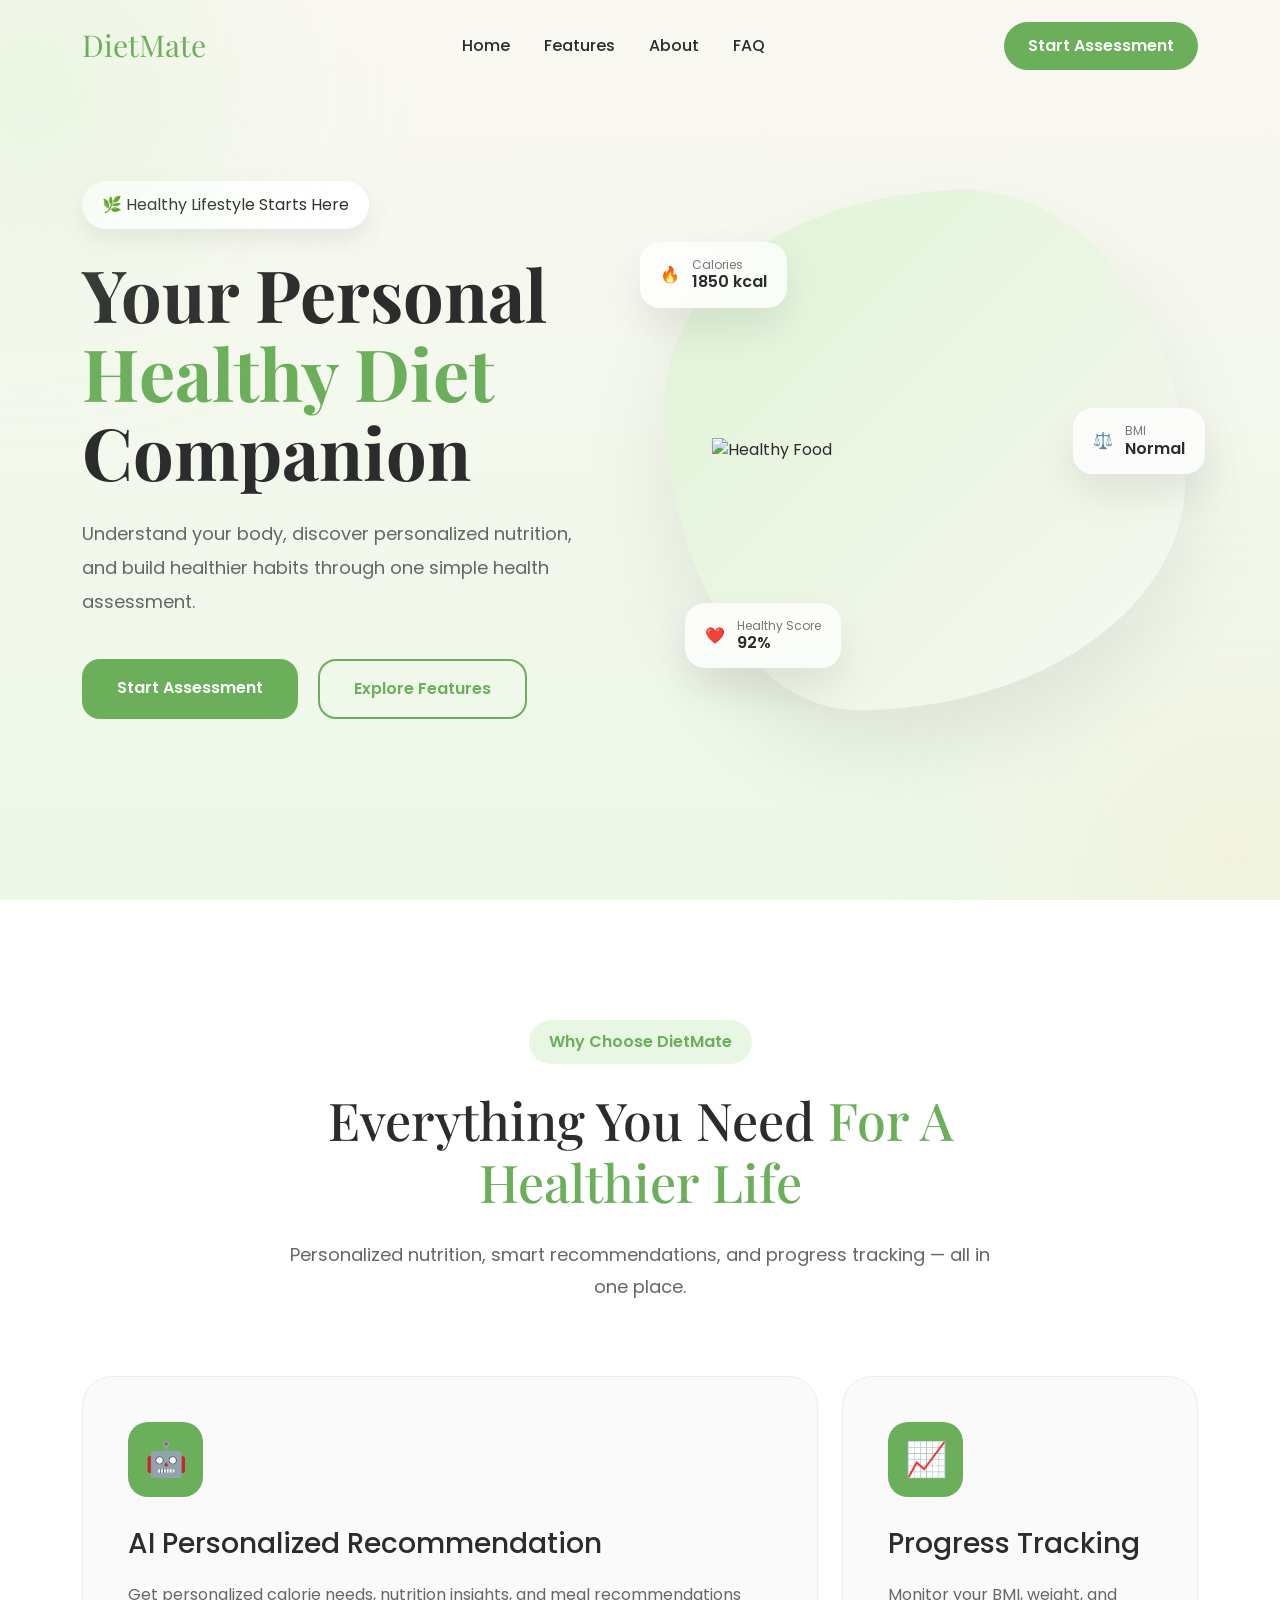
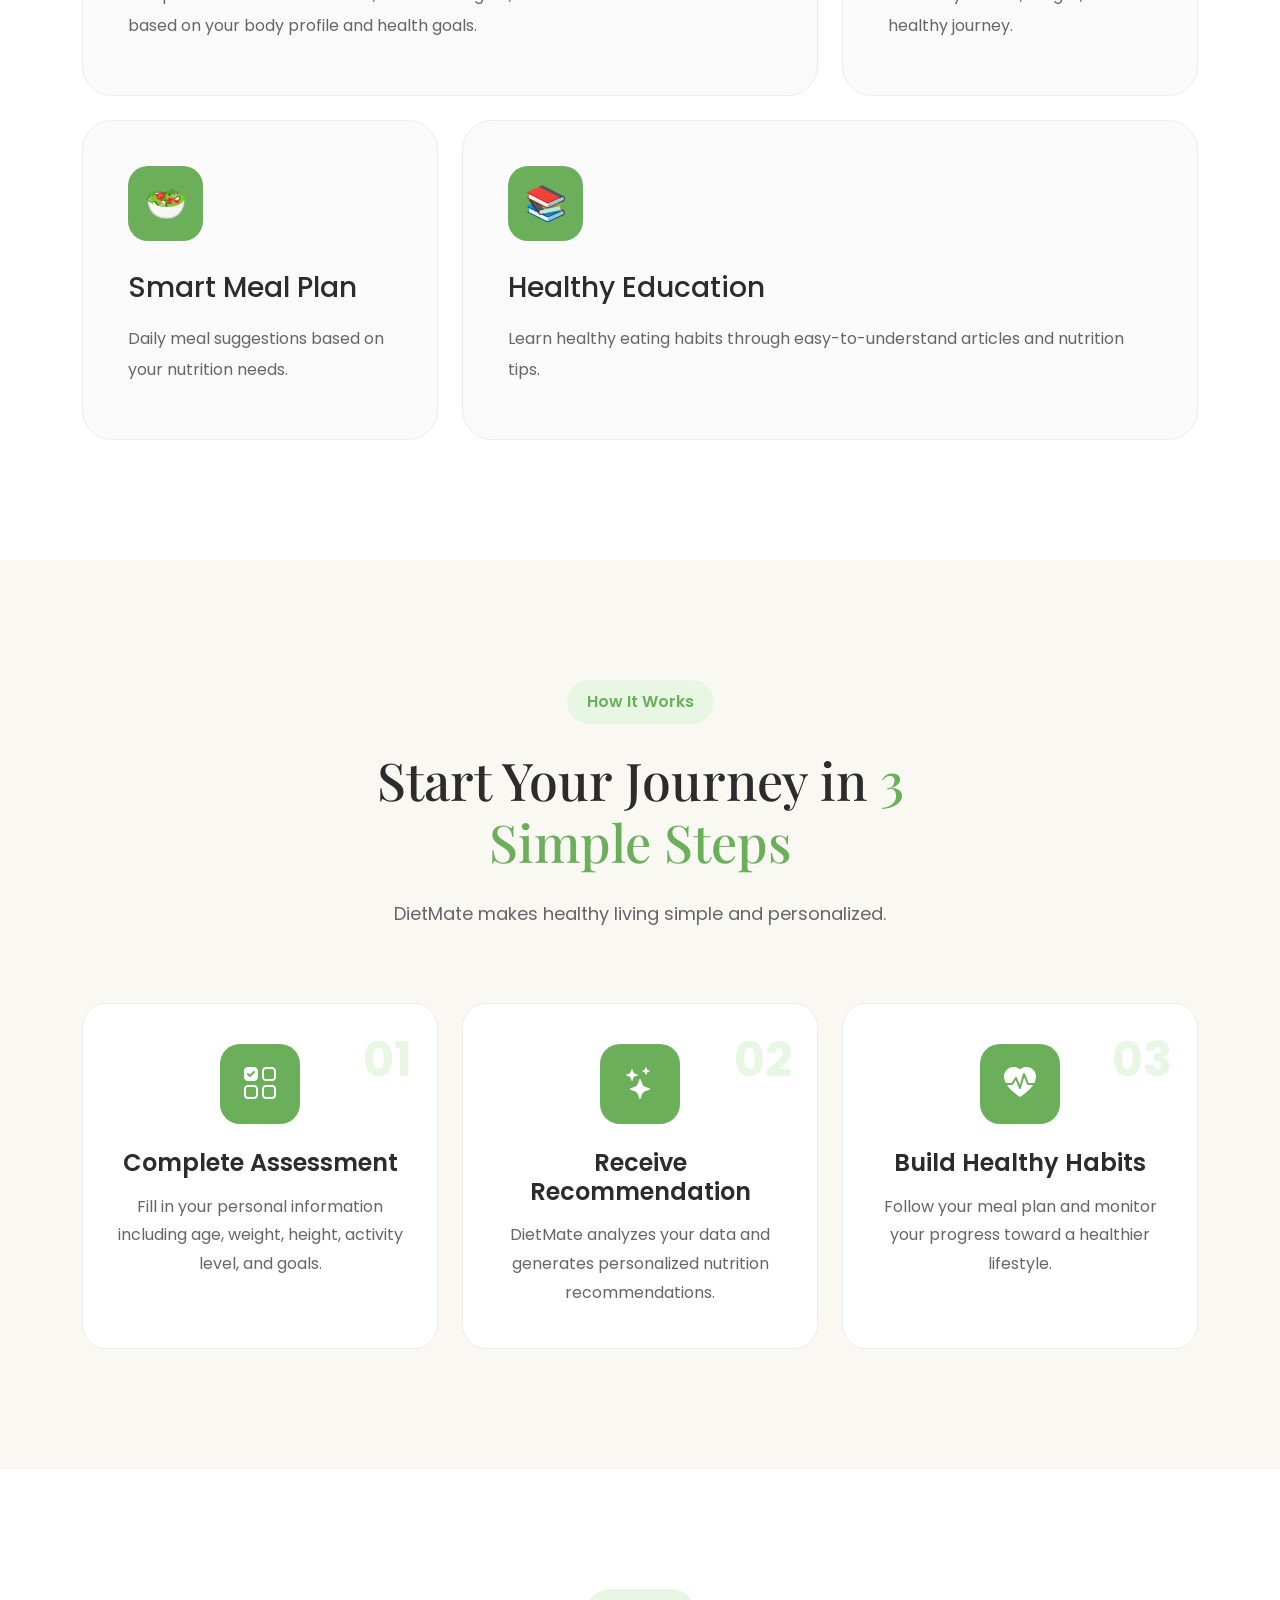
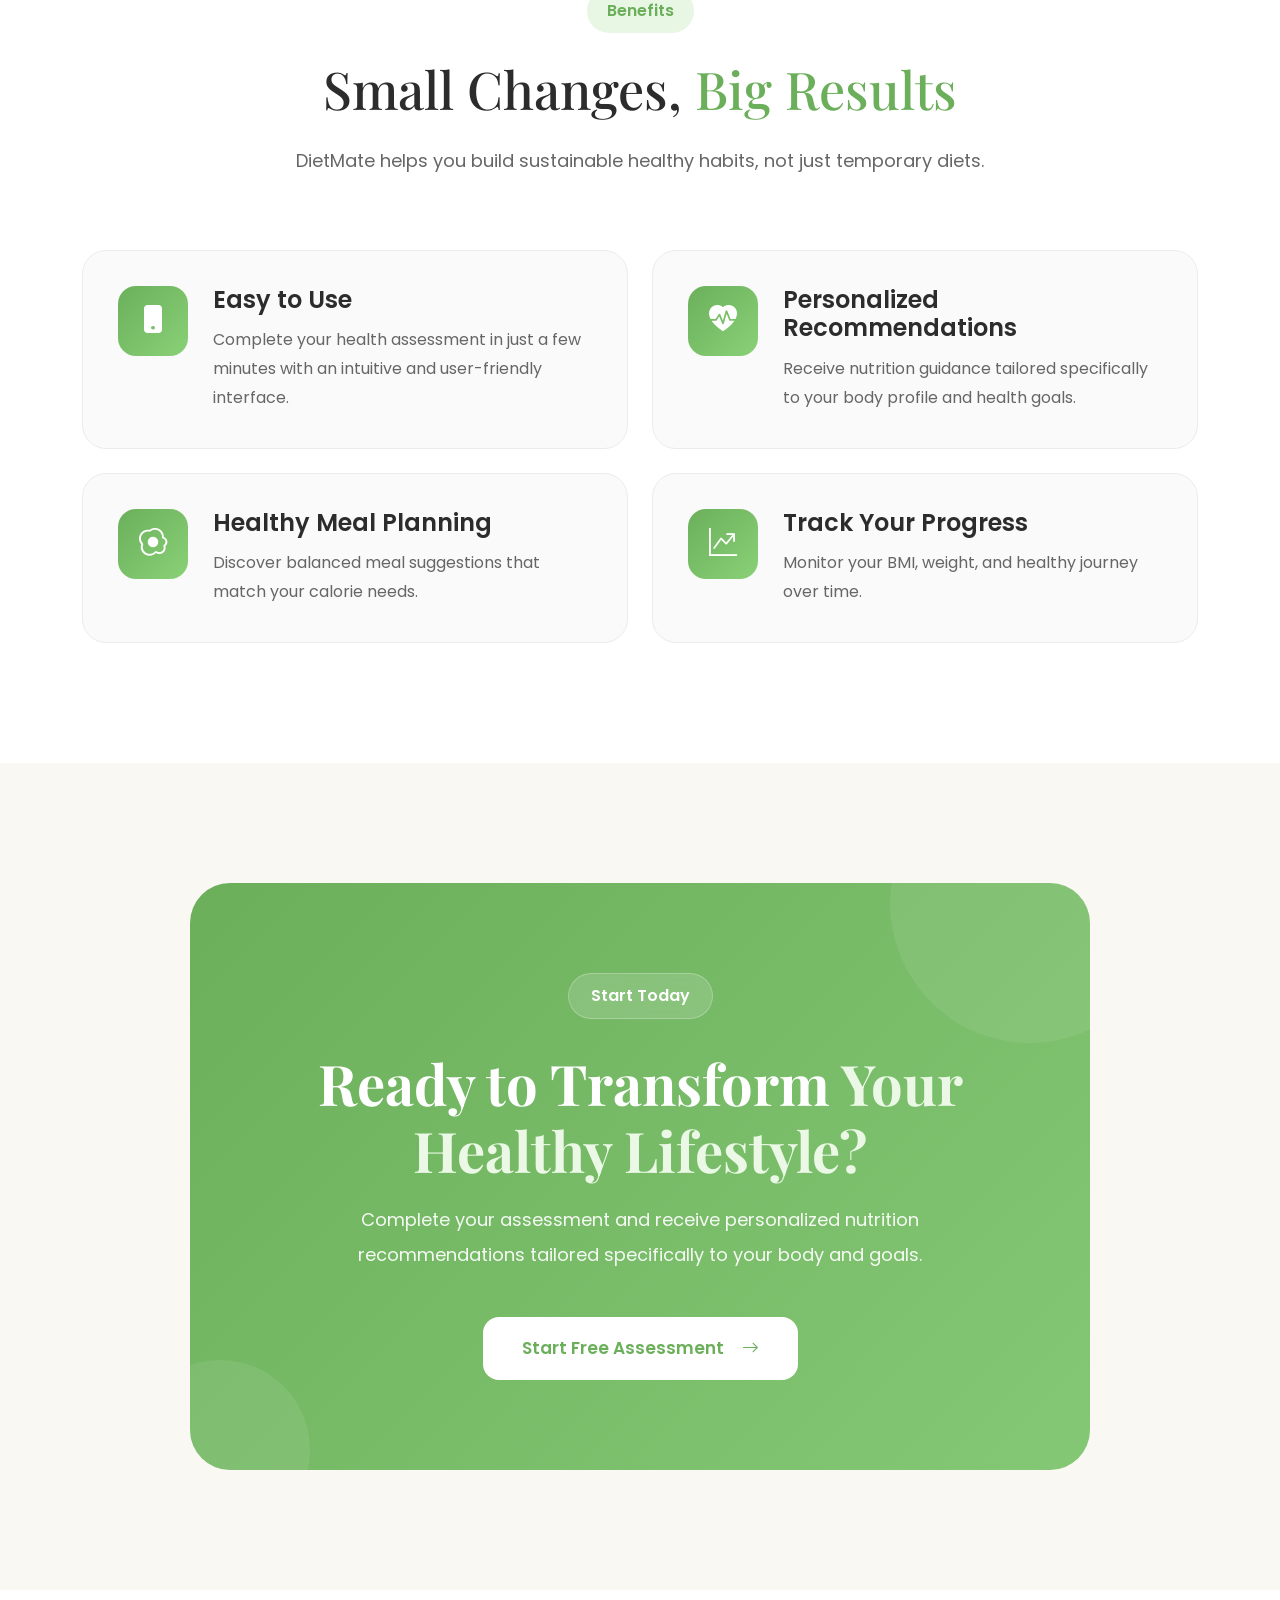
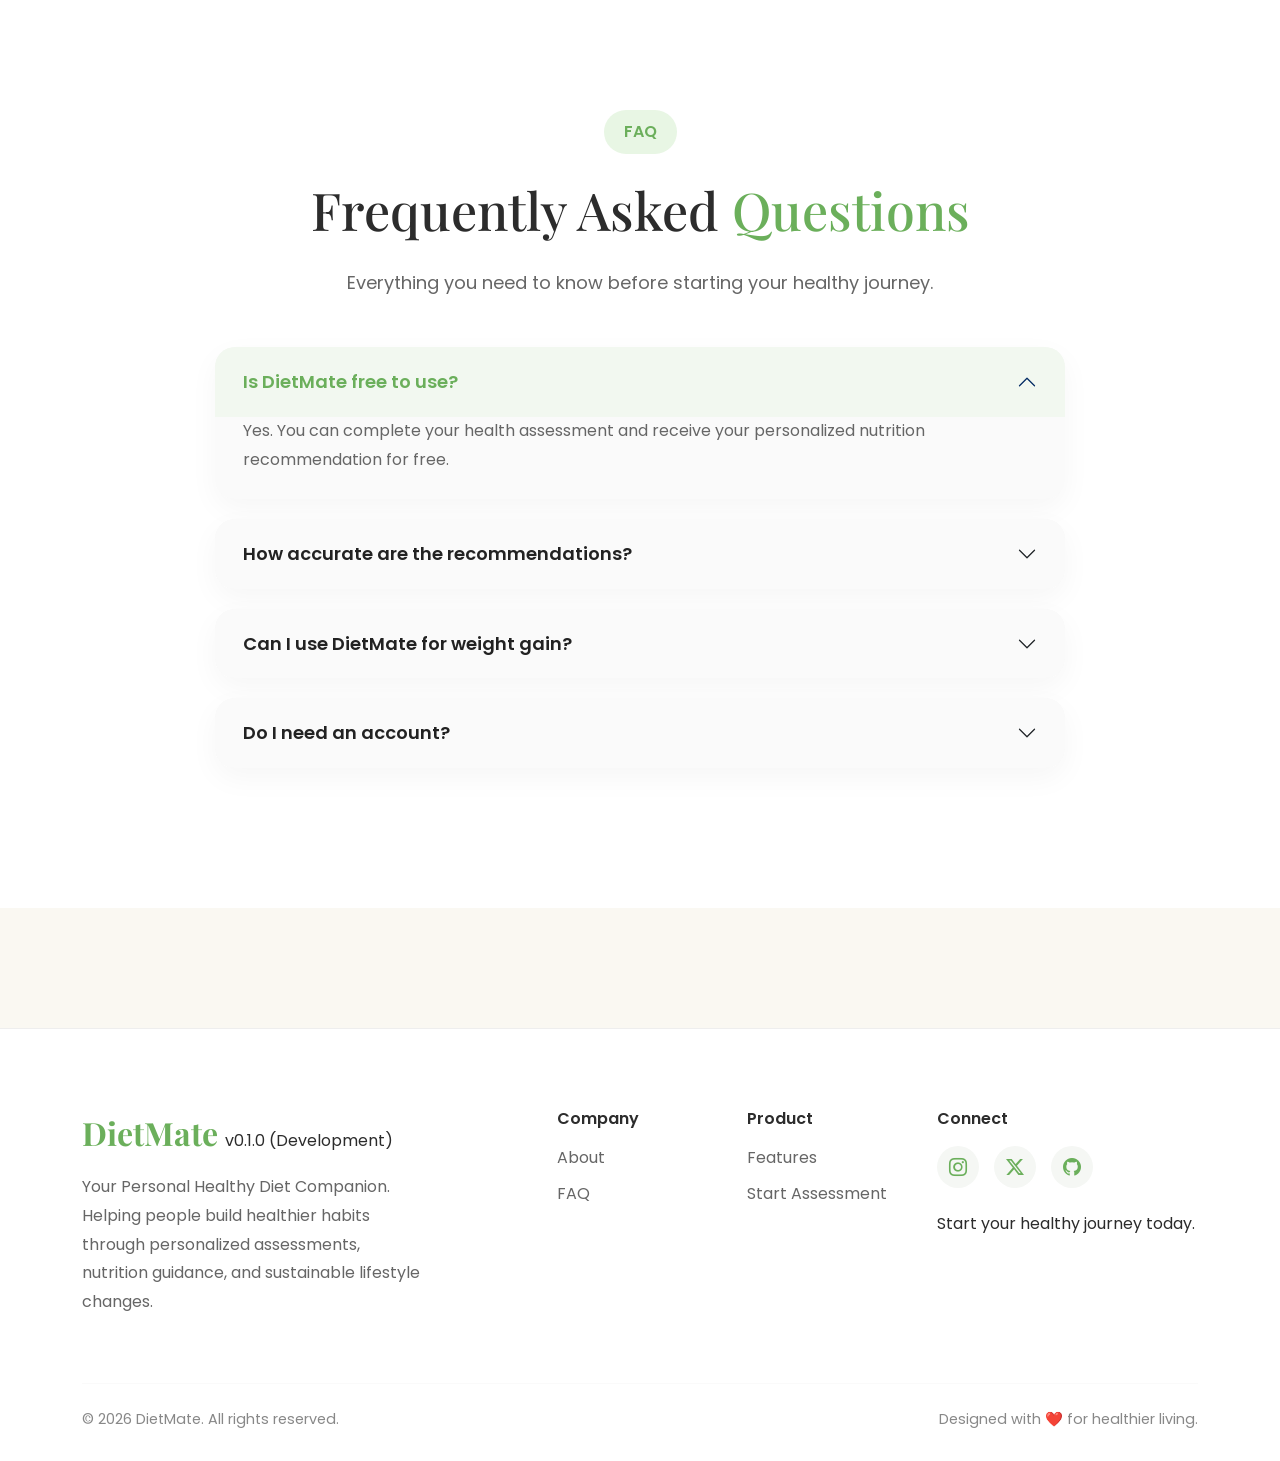
==== index.html @ 224cbbab "feat: complete public pages" ====
<!doctype html>
<html lang="en">
  <head>
    <meta charset="UTF-8" />
    <meta name="viewport" content="width=device-width, initial-scale=1.0" />

    <title>DietMate | Your Personal Healthy Diet Companion</title>

    <link
      href="https://cdn.jsdelivr.net/npm/bootstrap@5.3.7/dist/css/bootstrap.min.css"
      rel="stylesheet"
    />

    <link
      rel="stylesheet"
      href="https://cdn.jsdelivr.net/npm/bootstrap-icons@1.13.1/font/bootstrap-icons.min.css"
    />

    <link rel="preconnect" href="https://fonts.googleapis.com" />

    <link rel="preconnect" href="https://fonts.gstatic.com" crossorigin />

    <link
      href="https://fonts.googleapis.com/css2?family=Playfair+Display:wght@600;700&family=Poppins:wght@300;400;500;600;700&display=swap"
      rel="stylesheet"
    />

    <link href="https://unpkg.com/aos@2.3.4/dist/aos.css" rel="stylesheet" />

    <link rel="stylesheet" href="css/style.css" />

    <link rel="stylesheet" href="css/navbar.css" />

    <link rel="stylesheet" href="css/footer.css" />

    <link rel="stylesheet" href="css/responsive.css" />
  </head>

  <body>
    <div id="navbar"></div>

    <main>
      <section class="hero">
        <!-- Background Decoration -->
        <div class="blur-circle blur-1"></div>
        <div class="blur-circle blur-2"></div>

        <div class="container">
          <div class="row align-items-center gy-5">
            <!-- Left -->
            <div class="col-lg-6">
              <span class="hero-badge hero-animate">
                🌿 Healthy Lifestyle Starts Here
              </span>

              <h1 class="hero-title hero-animate">
                Your Personal

                <span>Healthy Diet</span>

                Companion
              </h1>

              <p class="hero-description hero-animate">
                Understand your body, discover personalized nutrition, and build
                healthier habits through one simple health assessment.
              </p>

              <div class="hero-buttons hero-animate">
                <a href="pages/assessment.html" class="btn btn-primary-custom">
                  Start Assessment
                </a>

                <a href="features.html" class="btn btn-outline-custom">
                  Explore Features
                </a>
              </div>
            </div>

            <!-- Right -->
            <div class="col-lg-6">
              <div class="hero-image-wrapper">
                <div class="hero-image-container hero-image-animate">
                  <div class="hero-blob"></div>

                  <img
                    src="assets/images/hero-food-Photoroom.png"
                    class="hero-image"
                    alt="Healthy Food"
                  />

                  <div class="floating-card card-calories hero-card">
                    🔥
                    <div>
                      <small>Calories</small>
                      <h6>1850 kcal</h6>
                    </div>
                  </div>

                  <div class="floating-card card-bmi hero-card">
                    ⚖️
                    <div>
                      <small>BMI</small>
                      <h6>Normal</h6>
                    </div>
                  </div>

                  <div class="floating-card card-score hero-card">
                    ❤️
                    <div>
                      <small>Healthy Score</small>
                      <h6>92%</h6>
                    </div>
                  </div>
                </div>
              </div>
            </div>
          </div>
        </div>
      </section>

      <section class="features" id="features">
        <div class="container">
          <div class="section-heading text-center">
            <span class="section-badge"> Why Choose DietMate </span>

            <h2 class="section-title">
              Everything You Need
              <span>For A Healthier Life</span>
            </h2>

            <p class="section-description">
              Personalized nutrition, smart recommendations, and progress
              tracking — all in one place.
            </p>
          </div>

          <div class="row g-4 mt-5">
            <!-- Large Card -->

            <div class="col-lg-8">
              <div class="feature-card feature-large">
                <div class="feature-icon">🤖</div>

                <h3>AI Personalized Recommendation</h3>

                <p>
                  Get personalized calorie needs, nutrition insights, and meal
                  recommendations based on your body profile and health goals.
                </p>
              </div>
            </div>

            <!-- Small Card -->

            <div class="col-lg-4">
              <div class="feature-card">
                <div class="feature-icon">📈</div>

                <h3>Progress Tracking</h3>

                <p>Monitor your BMI, weight, and healthy journey.</p>
              </div>
            </div>

            <!-- Small Card -->

            <div class="col-lg-4">
              <div class="feature-card">
                <div class="feature-icon">🥗</div>

                <h3>Smart Meal Plan</h3>

                <p>Daily meal suggestions based on your nutrition needs.</p>
              </div>
            </div>

            <!-- Large Card -->

            <div class="col-lg-8">
              <div class="feature-card feature-large">
                <div class="feature-icon">📚</div>

                <h3>Healthy Education</h3>

                <p>
                  Learn healthy eating habits through easy-to-understand
                  articles and nutrition tips.
                </p>
              </div>
            </div>
          </div>
        </div>
      </section>

      <section class="how-it-works" id="how-it-works">
        <div class="container">
          <div class="section-heading text-center">
            <span class="section-badge"> How It Works </span>

            <h2 class="section-title">
              Start Your Journey in
              <span>3 Simple Steps</span>
            </h2>

            <p class="section-description">
              DietMate makes healthy living simple and personalized.
            </p>
          </div>

          <div class="row justify-content-center mt-5 g-4">
            <div class="col-lg-4 col-md-6">
              <div class="step-card">
                <div class="step-number">01</div>

                <div class="step-icon">
                  <i class="bi bi-ui-checks-grid"></i>
                </div>

                <h4>Complete Assessment</h4>

                <p>
                  Fill in your personal information including age, weight,
                  height, activity level, and goals.
                </p>
              </div>
            </div>

            <div class="col-lg-4 col-md-6">
              <div class="step-card">
                <div class="step-number">02</div>

                <div class="step-icon">
                  <i class="bi bi-stars"></i>
                </div>

                <h4>Receive Recommendation</h4>

                <p>
                  DietMate analyzes your data and generates personalized
                  nutrition recommendations.
                </p>
              </div>
            </div>

            <div class="col-lg-4 col-md-6">
              <div class="step-card">
                <div class="step-number">03</div>

                <div class="step-icon">
                  <i class="bi bi-heart-pulse-fill"></i>
                </div>

                <h4>Build Healthy Habits</h4>

                <p>
                  Follow your meal plan and monitor your progress toward a
                  healthier lifestyle.
                </p>
              </div>
            </div>
          </div>
        </div>
      </section>

      <section class="benefits" id="benefits">
        <div class="container">
          <div class="section-heading text-center">
            <span class="section-badge"> Benefits </span>

            <h2 class="section-title">
              Small Changes,
              <span>Big Results</span>
            </h2>

            <p class="section-description">
              DietMate helps you build sustainable healthy habits, not just
              temporary diets.
            </p>
          </div>

          <div class="row g-4 mt-5">
            <div class="col-lg-6">
              <div class="benefit-card">
                <div class="benefit-icon">
                  <i class="bi bi-phone-fill"></i>
                </div>

                <div>
                  <h4>Easy to Use</h4>

                  <p>
                    Complete your health assessment in just a few minutes with
                    an intuitive and user-friendly interface.
                  </p>
                </div>
              </div>
            </div>

            <div class="col-lg-6">
              <div class="benefit-card">
                <div class="benefit-icon">
                  <i class="bi bi-heart-pulse-fill"></i>
                </div>

                <div>
                  <h4>Personalized Recommendations</h4>

                  <p>
                    Receive nutrition guidance tailored specifically to your
                    body profile and health goals.
                  </p>
                </div>
              </div>
            </div>

            <div class="col-lg-6">
              <div class="benefit-card">
                <div class="benefit-icon">
                  <i class="bi bi-egg-fried"></i>
                </div>

                <div>
                  <h4>Healthy Meal Planning</h4>

                  <p>
                    Discover balanced meal suggestions that match your calorie
                    needs.
                  </p>
                </div>
              </div>
            </div>

            <div class="col-lg-6">
              <div class="benefit-card">
                <div class="benefit-icon">
                  <i class="bi bi-graph-up-arrow"></i>
                </div>

                <div>
                  <h4>Track Your Progress</h4>

                  <p>
                    Monitor your BMI, weight, and healthy journey over time.
                  </p>
                </div>
              </div>
            </div>
          </div>
        </div>
      </section>

      <section class="cta-section">
        <div class="container">
          <div class="cta-wrapper">
            <!-- Background Decoration -->
            <div class="circle circle-1"></div>
            <div class="circle circle-2"></div>

            <span class="section-badge"> Start Today </span>

            <h2>
              Ready to Transform
              <span>Your Healthy Lifestyle?</span>
            </h2>

            <p>
              Complete your assessment and receive personalized nutrition
              recommendations tailored specifically to your body and goals.
            </p>

            <a href="pages/assessment.html" class="btn btn-cta">
              Start Free Assessment

              <i class="bi bi-arrow-right ms-2"></i>
            </a>
          </div>
        </div>
      </section>

      <section class="faq-section" id="faq">
        <div class="container">
          <div class="section-heading text-center">
            <span class="section-badge"> FAQ </span>

            <h2 class="section-title">
              Frequently Asked
              <span>Questions</span>
            </h2>

            <p class="section-description">
              Everything you need to know before starting your healthy journey.
            </p>
          </div>

          <div class="faq-wrapper mt-5">
            <div class="accordion" id="faqAccordion">
              <div class="accordion-item">
                <h2 class="accordion-header">
                  <button
                    class="accordion-button"
                    type="button"
                    data-bs-toggle="collapse"
                    data-bs-target="#faqOne"
                  >
                    Is DietMate free to use?
                  </button>
                </h2>

                <div
                  id="faqOne"
                  class="accordion-collapse collapse show"
                  data-bs-parent="#faqAccordion"
                >
                  <div class="accordion-body">
                    Yes. You can complete your health assessment and receive
                    your personalized nutrition recommendation for free.
                  </div>
                </div>
              </div>

              <div class="accordion-item">
                <h2 class="accordion-header">
                  <button
                    class="accordion-button collapsed"
                    type="button"
                    data-bs-toggle="collapse"
                    data-bs-target="#faqTwo"
                  >
                    How accurate are the recommendations?
                  </button>
                </h2>

                <div
                  id="faqTwo"
                  class="accordion-collapse collapse"
                  data-bs-parent="#faqAccordion"
                >
                  <div class="accordion-body">
                    Recommendations are generated using established nutrition
                    calculations combined with the information you provide.
                  </div>
                </div>
              </div>

              <div class="accordion-item">
                <h2 class="accordion-header">
                  <button
                    class="accordion-button collapsed"
                    type="button"
                    data-bs-toggle="collapse"
                    data-bs-target="#faqThree"
                  >
                    Can I use DietMate for weight gain?
                  </button>
                </h2>

                <div
                  id="faqThree"
                  class="accordion-collapse collapse"
                  data-bs-parent="#faqAccordion"
                >
                  <div class="accordion-body">
                    Absolutely. DietMate supports weight loss, weight
                    maintenance, and weight gain goals.
                  </div>
                </div>
              </div>

              <div class="accordion-item">
                <h2 class="accordion-header">
                  <button
                    class="accordion-button collapsed"
                    type="button"
                    data-bs-toggle="collapse"
                    data-bs-target="#faqFour"
                  >
                    Do I need an account?
                  </button>
                </h2>

                <div
                  id="faqFour"
                  class="accordion-collapse collapse"
                  data-bs-parent="#faqAccordion"
                >
                  <div class="accordion-body">
                    No. You can explore DietMate and complete an assessment
                    without creating an account.
                  </div>
                </div>
              </div>
            </div>
          </div>
        </div>
      </section>
    </main>

    <div id="footer"></div>

    <script src="https://cdn.jsdelivr.net/npm/bootstrap@5.3.7/dist/js/bootstrap.bundle.min.js"></script>

    <script src="https://unpkg.com/aos@2.3.4/dist/aos.js"></script>

    <script>
      AOS.init({
        duration: 700,
        once: true,
      });
    </script>

    <script src="components/navbar.js"></script>
    <script src="components/footer.js"></script>

    <script src="https://cdn.jsdelivr.net/npm/gsap@3.13.0/dist/gsap.min.js"></script>
    <script src="https://cdn.jsdelivr.net/npm/gsap@3.13.0/dist/ScrollTrigger.min.js"></script>

    <script src="js/main.js"></script>
    <script src="js/hero.js"></script>
  </body>
</html>
---- css/style.css ----
:root{

    --primary:#6BAF5B;
    --primary-dark:#497C3A;
    --secondary:#DFF3D6;
    --background:#FAF8F2;
    --text:#2C2C2C;
    --paragraph:#666666;

}

body{

    background:var(--background);

    font-family:"Poppins",sans-serif;

    color:var(--text);

}

section{

    padding:120px 0;

}

.hero-image-container{

    position:relative;

    width:100%;
    max-width:520px;

    aspect-ratio:1/1;

    margin:auto;

}

.hero{

    position:relative;

    overflow:hidden;

    min-height:100vh;

    display:flex;

    align-items:center;

    background:linear-gradient(
        180deg,
        #FAF8F2,
        #EDF8E8
    );

}

.hero-title{

    font-family:"Playfair Display",serif;

    font-size:72px;

    line-height:1.1;

    font-weight:700;

    margin:25px 0;

}

.hero-title span{

    color:#6BAF5B;

}

.hero-description{

    max-width:520px;

    color:#666;

    line-height:1.9;

    font-size:18px;

}

.hero-buttons{

    display:flex;

    gap:20px;

    margin-top:40px;

}

.hero-badge{

    display:inline-flex;

    align-items:center;

    gap:8px;

    background:#fff;

    padding:12px 20px;

    border-radius:999px;

    box-shadow:0 10px 25px rgba(0,0,0,.08);

}

.hero-blob{

    position:absolute;

    inset:0;

    background:linear-gradient(
        135deg,
        #DFF3D6,
        #F8F8F2
    );

    border-radius:
        58% 42% 63% 37% /
        40% 56% 44% 60%;

    box-shadow:
        0 40px 90px rgba(0,0,0,.08);

    animation:blobMove 10s ease-in-out infinite;

}

.btn-primary-custom{

    background:var(--primary);

    color:#fff;

    padding:16px 34px;

    border-radius:18px;

    font-weight:600;

    transition:.3s;

}

.btn-primary-custom:hover{

    background:var(--primary-dark);

    color:#fff;

    transform:translateY(-4px);

}

.btn-outline-custom{

    border:2px solid var(--primary);

    color:var(--primary);

    padding:16px 34px;

    border-radius:18px;

    font-weight:600;

    transition:.3s;

}

.btn-outline-custom:hover{

    background:var(--primary);

    color:#fff;

}

.hero-image-wrapper{

    display:flex;
    justify-content:center;
    align-items:center;

}

.hero-image{

    position:absolute;

    width:82%;

    left:50%;
    top:50%;

    transform:translate(-50%,-50%);

    z-index:2;

    pointer-events:none;

}

.floating-card{

    position:absolute;

    display:flex;
    align-items:center;
    gap:12px;

    padding:16px 20px;

    background:rgba(255,255,255,.78);

    backdrop-filter:blur(18px);

    border-radius:20px;

    box-shadow:
        0 20px 40px rgba(0,0,0,.08);

    z-index:3;

    width:max-content;

}

.floating-card small{

    display:block;

    color:#777;

    font-size:.75rem;

    line-height:1.2;

}

.floating-card h6{

    margin:0;

    line-height:1.2;

    font-size:1rem;

    font-weight:600;

}

.card-calories{

    top:10%;
    left:-25px;

    animation:floatOne 6s ease-in-out infinite;

}

.card-bmi{

    top:42%;
    right:-20px;

    animation:floatTwo 7s ease-in-out infinite;

}

.card-score{

    bottom:8%;
    left:20px;

    animation:floatThree 8s ease-in-out infinite;

}

.blur-circle{

    position:absolute;

    border-radius:50%;

    filter:blur(120px);

    opacity:.45;

}

.blur-1{

    width:300px;

    height:300px;

    background:#C9F0BF;

    top:-80px;

    left:-120px;

}

.blur-2{

    width:250px;

    height:250px;

    background:#FFDDBB;

    bottom:-80px;

    right:-80px;

}

@keyframes blobMove{

0%,100%{

border-radius:

58% 42% 63% 37%/
40% 56% 44% 60%;

}

50%{

border-radius:

44% 56% 37% 63%/
60% 40% 55% 45%;

}

}

@keyframes floatOne{

50%{

transform:translateY(-15px);

}

}

@keyframes floatTwo{

50%{

transform:translateY(18px);

}

}

@keyframes floatThree{

50%{

transform:translateY(-20px);

}

}

.features{

    padding:120px 0;

    background:white;

}

.section-heading{

    max-width:700px;

    margin:auto;

}

.section-badge{

    display:inline-block;

    background:#E8F6E4;

    color:#6BAF5B;

    padding:10px 20px;

    border-radius:999px;

    font-weight:600;

}

.section-title{

    font-family:"Playfair Display",serif;

    font-size:52px;

    margin:25px 0;

    line-height:1.2;

}

.section-title span{

    color:#6BAF5B;

}

.section-description{

    color:#666;

    line-height:1.8;

    font-size:18px;

}

.feature-card{

    height:100%;

    background:#FAFAFA;

    border-radius:30px;

    padding:45px;

    transition:.35s;

    border:1px solid #ECECEC;

    overflow:hidden;

    position:relative;

}

.feature-card:hover{

    transform:translateY(-8px);

    box-shadow:

    0 30px 60px rgba(0,0,0,.08);

}

.feature-large{

    min-height:320px;

}

.feature-icon{

    width:75px;

    height:75px;

    background:#6BAF5B;

    color:white;

    border-radius:20px;

    display:flex;

    align-items:center;

    justify-content:center;

    font-size:34px;

    margin-bottom:30px;

}

.feature-card h3{

    font-size:28px;

    margin-bottom:20px;

}

.feature-card p{

    color:#666;

    line-height:1.9;

    margin:0;

}

.how-it-works{

    padding:120px 0;

    background:#FAF8F2;

}

.step-card{

    position:relative;

    background:#fff;

    border-radius:24px;

    padding:40px 30px;

    height:100%;

    text-align:center;

    border:1px solid #ECECEC;

    transition:.3s;

}

.step-card:hover{

    transform:translateY(-8px);

    box-shadow:0 25px 50px rgba(0,0,0,.08);

}

.step-number{

    position:absolute;

    top:20px;

    right:25px;

    font-size:3rem;

    font-weight:700;

    color:#E8F6E4;

}

.step-icon{

    width:80px;

    height:80px;

    margin:0 auto 25px;

    background:#6BAF5B;

    color:#fff;

    border-radius:20px;

    display:flex;

    align-items:center;

    justify-content:center;

    font-size:32px;

}

.step-card h4{

    margin-bottom:15px;

    font-weight:600;

}

.step-card p{

    color:#666;

    line-height:1.8;

    margin:0;

}

.benefits{

    padding:120px 0;

    background:#FFFFFF;

}

.benefit-card{

    display:flex;

    align-items:flex-start;

    gap:25px;

    padding:35px;

    background:#FAFAFA;

    border-radius:24px;

    border:1px solid #ECECEC;

    height:100%;

    transition:.3s;

}

.benefit-card:hover{

    transform:translateY(-6px);

    box-shadow:0 20px 45px rgba(0,0,0,.08);

}

.benefit-icon{

    width:70px;

    height:70px;

    background:linear-gradient(
        135deg,
        #6BAF5B,
        #89D177
    );

    color:#fff;

    display:flex;

    justify-content:center;

    align-items:center;

    border-radius:18px;

    flex-shrink:0;

    font-size:28px;

}

.benefit-card h4{

    margin-bottom:12px;

    font-weight:600;

}

.benefit-card p{

    margin:0;

    color:#666;

    line-height:1.8;

}

.cta-section{
    padding:120px 0;
    background:#FAF8F2;
}

.cta-wrapper{

    position:relative;
    overflow:hidden;

    max-width:900px;
    margin:auto;

    padding:90px 60px;

    text-align:center;

    border-radius:40px;

    background:linear-gradient(
        135deg,
        #6BAF5B,
        #84C774
    );

    color:#fff;

}

.cta-wrapper .section-badge{

    display:inline-block;

    padding:10px 22px;

    border-radius:999px;

    background:rgba(255,255,255,.15);

    color:#fff;

    border:1px solid rgba(255,255,255,.25);

    font-weight:600;

    backdrop-filter:blur(8px);

}

.cta-wrapper h2{

    margin:30px 0 20px;

    font-size:56px;

    font-family:"Playfair Display", serif;

    line-height:1.2;

    font-weight:700;

}

.cta-wrapper span{

    color:#EAF8E5;

}

.cta-wrapper p{

    max-width:650px;

    margin:0 auto 45px;

    color:rgba(255,255,255,.92);

    line-height:1.9;

    font-size:18px;

}

.btn-cta{

    display:inline-flex;

    align-items:center;

    justify-content:center;

    gap:10px;

    padding:18px 38px;

    border-radius:16px;

    background:#fff;

    color:#6BAF5B;

    font-weight:600;

    font-size:17px;

    text-decoration:none;

    transition:.35s ease;

}

.btn-cta:hover{

    transform:translateY(-5px);

    background:#fff;

    color:#6BAF5B;

    box-shadow:0 20px 40px rgba(0,0,0,.15);

}

.btn-cta i{

    transition:.3s;

}

.btn-cta:hover i{

    transform:translateX(5px);

}

.circle{

    position:absolute;

    border-radius:50%;

    background:rgba(255,255,255,.08);

    z-index:1;

}

.circle-1{

    width:280px;

    height:280px;

    top:-120px;

    right:-80px;

}

.circle-2{

    width:180px;

    height:180px;

    bottom:-70px;

    left:-60px;

}

.cta-wrapper>*:not(.circle){

    position:relative;

    z-index:2;

}

/* ===========================
   FAQ SECTION
=========================== */

.faq-section{

    padding:120px 0;

    background:#FFFFFF;

}

.faq-wrapper{

    max-width:850px;

    margin:auto;

}

.accordion{

    --bs-accordion-border-width:0;

    --bs-accordion-bg:transparent;

}

.accordion-item{

    border:none;

    margin-bottom:20px;

    border-radius:20px !important;

    overflow:hidden;

    background:#FAFAFA;

    box-shadow:0 10px 30px rgba(0,0,0,.04);

}

.accordion-button{

    padding:24px 28px;

    background:#FAFAFA;

    font-weight:600;

    font-size:18px;

    color:#222;

    box-shadow:none !important;

}

.accordion-button:not(.collapsed){

    background:#F2F8F0;

    color:#6BAF5B;

}

.accordion-button::after{

    transition:.3s;

}

.accordion-body{

    padding:0 28px 25px;

    color:#666;

    line-height:1.8;

}

.accordion-item:hover{

    transform:translateY(-3px);

    transition:.3s;

}

.accordion-button:focus{

    box-shadow:none;

}
---- css/navbar.css ----
.custom-navbar{

    padding:18px 0;

    transition:.3s ease;

    background:transparent;

}

.navbar-scrolled{

    background:rgba(255,255,255,.85);

    backdrop-filter:blur(18px);

    box-shadow:0 12px 30px rgba(0,0,0,.06);

}

.logo-text{

    font-family:"Playfair Display",serif;

    font-size:30px;

    color:#6BAF5B;

}

.navbar-nav{

    gap:18px;

}

.nav-link{

    font-family:"Poppins",sans-serif;

    color:#2C2C2C;

    font-weight:500;

    position:relative;

    transition:.3s;

}

.nav-link:hover{

    color:#6BAF5B;

}

.nav-link::after{

    content:"";

    position:absolute;

    left:0;

    bottom:-6px;

    width:0;

    height:2px;

    background:#6BAF5B;

    transition:.3s;

}

.nav-link:hover::after{

    width:100%;

}

.btn-success{

    background:#6BAF5B;

    border:none;

    padding:12px 24px;

    font-weight:600;

    transition:.3s;

}

.btn-success:hover{

    background:#497C3A;

}
---- css/footer.css ----
.footer {
    background: #ffffff;
    padding: 80px 0 30px;
    margin-top: 120px;
    border-top: 1px solid #eeeeee;
}

.footer-logo {
    text-decoration: none;
    font-family: "Playfair Display", serif;
    font-size: 2rem;
    font-weight: 700;
    color: #6BAF5B;
}

.footer-description {
    color: #666;
    line-height: 1.8;
    max-width: 340px;
}

.footer-title {
    color: #2C2C2C;
    font-weight: 600;
    margin-bottom: 18px;
}

.footer-links {
    list-style: none;
    padding: 0;
    margin: 0;
}

.footer-links li {
    margin-bottom: 12px;
}

.footer-links a {
    text-decoration: none;
    color: #666;
    transition: .3s;
}

.footer-links a:hover {
    color: #6BAF5B;
}

.footer-social {
    display: flex;
    gap: 15px;
}

.footer-social a {
    width: 42px;
    height: 42px;
    border-radius: 50%;
    background: #F5F7F4;
    display: flex;
    align-items: center;
    justify-content: center;
    color: #6BAF5B;
    font-size: 18px;
    transition: .3s;
}

.footer-social a:hover {
    background: #6BAF5B;
    color: white;
    transform: translateY(-3px);
}

.footer-divider {
    margin: 50px 0 25px;
    border-color: #ececec;
}

.footer-bottom {
    display: flex;
    justify-content: space-between;
    align-items: center;
    flex-wrap: wrap;
    gap: 12px;
}

.footer-bottom p {
    margin: 0;
    color: #888;
    font-size: .9rem;
}
---- css/responsive.css ----
@media (max-width:991px){

    .hero{

        min-height:auto;

        padding:140px 0 80px;

        text-align:center;

    }

    .hero-description{

        margin:auto;

    }

    .hero-buttons{

        justify-content:center;

    }

    .hero-image-wrapper{

        margin-top:50px;

    }

    .hero-image-container{

        max-width:420px;

    }

    .floating-card{

        transform:scale(.85);

    }

    .card-score{

        top:5%;
        bottom:auto;

        left:5%;

    }

    .card-calories{

        top:auto;
        bottom:20%;

        left:0;

    }

    .card-bmi{

        top:auto;
        bottom:18%;

        right:0;

    }

}

@media (max-width:576px){

    .hero{

        padding:120px 0 70px;

    }

    .hero-title{

        font-size:2.5rem;

    }

    .hero-description{

        font-size:16px;

    }

    .hero-buttons{

        flex-direction:column;

        gap:16px;

    }

    .btn-primary-custom,
    .btn-outline-custom{

        width:100%;

    }

    .hero-image-wrapper{

        margin-top:40px;

    }

    .hero-image-container{

        max-width:300px;

    }

    .hero-image{

        width:80%;

    }

    .floating-card{

        transform:scale(.72);

        padding:10px 14px;

        gap:8px;

    }

    /* Healthy Score disembunyikan */

    .card-score{

        display:none;

    }

    .card-calories{

        top:30px;
        bottom:auto;

        left:-5px;

    }

    .card-bmi{

        top:auto;
        bottom:20px;

        right:-5px;

    }

}

@media(max-width:991px){

.section-title{

    font-size:38px;

}

.feature-card{

    padding:35px;

}

.feature-large{

    min-height:auto;

}

}

@media(max-width:768px){

.benefit-card{

    flex-direction:column;

    text-align:center;

    align-items:center;

}

}

@media (max-width:992px){

    .cta-wrapper{

        padding:70px 40px;

    }

    .cta-wrapper h2{

        font-size:44px;

    }

}

@media (max-width:768px){

    .cta-section{

        padding:80px 0;

    }

    .cta-wrapper{

        padding:50px 25px;

        border-radius:28px;

    }

    .cta-wrapper h2{

        font-size:34px;

    }

    .cta-wrapper p{

        font-size:16px;

    }

    .btn-cta{

        width:100%;

        padding:16px 20px;

    }

}

@media(max-width:768px){

    .faq-section{

        padding:80px 0;

    }

    .accordion-button{

        font-size:16px;

        padding:20px;

    }

    .accordion-body{

        padding:0 20px 20px;

    }

}
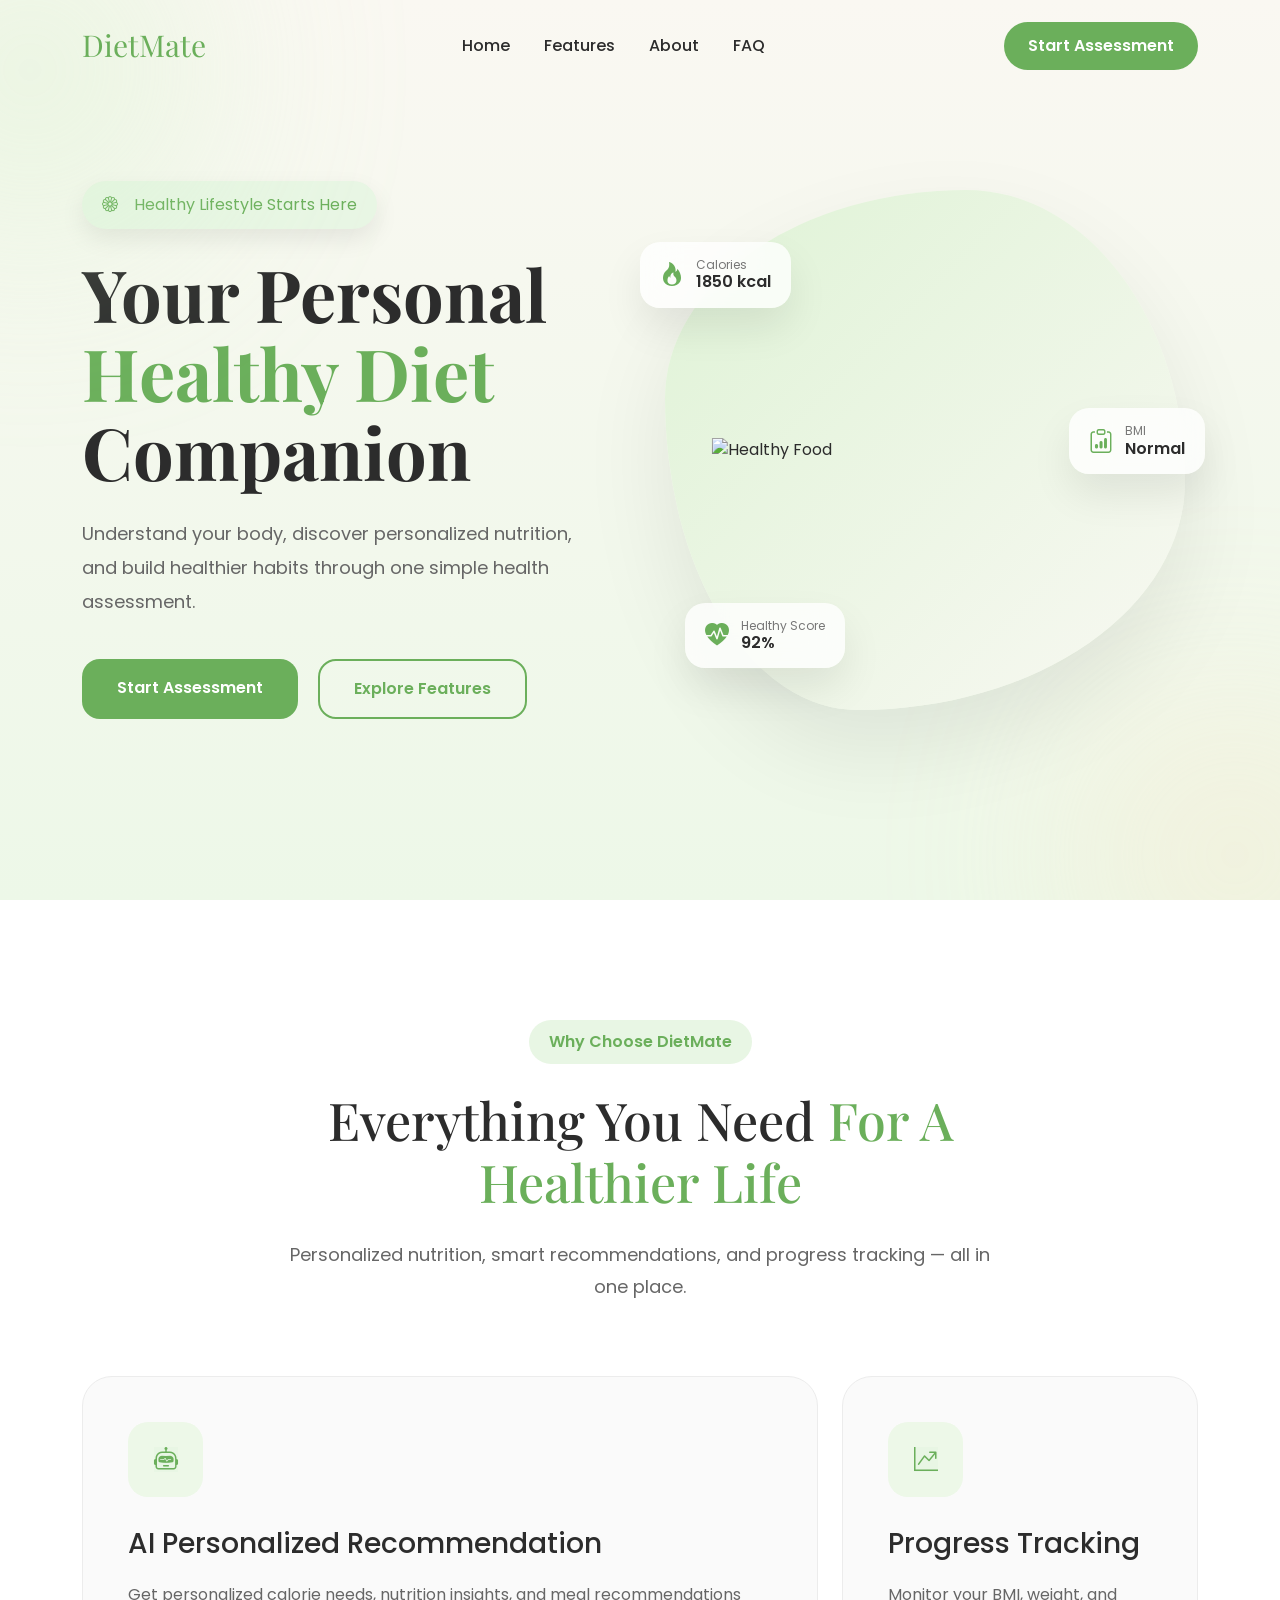
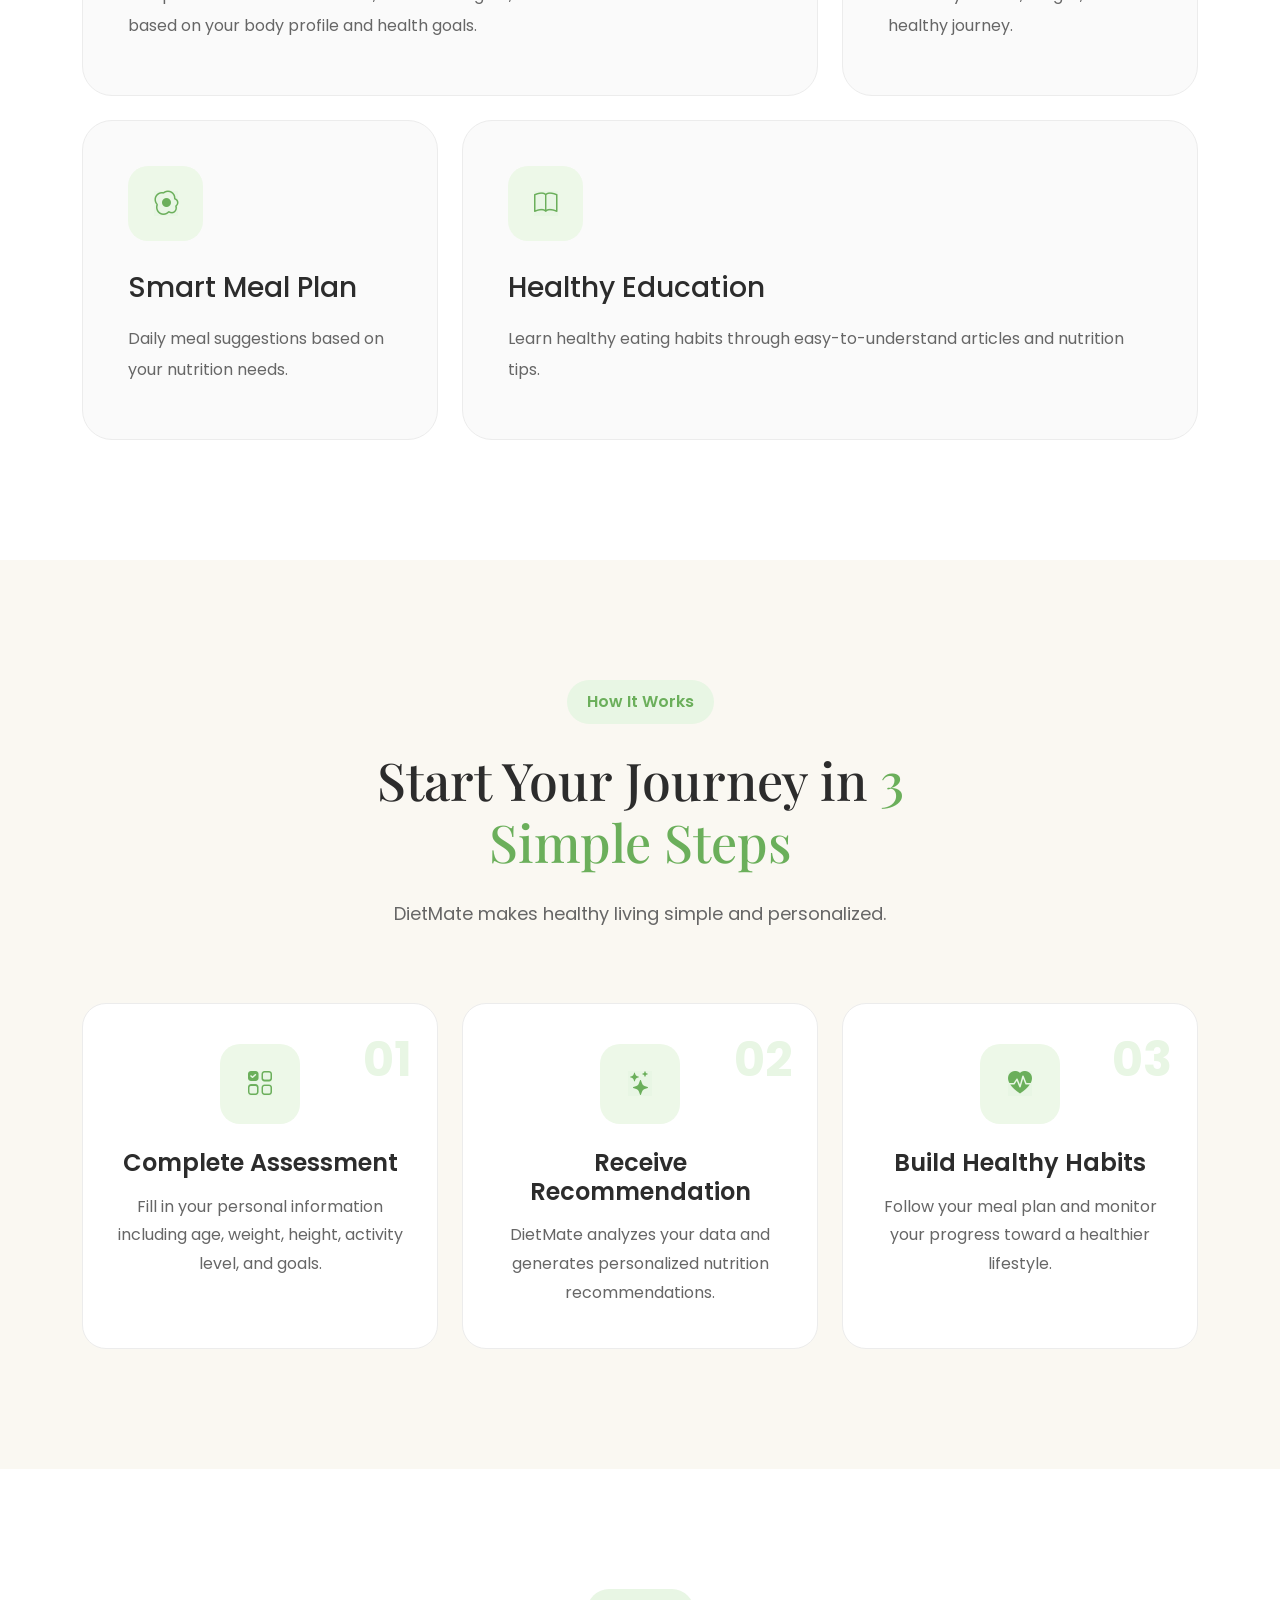
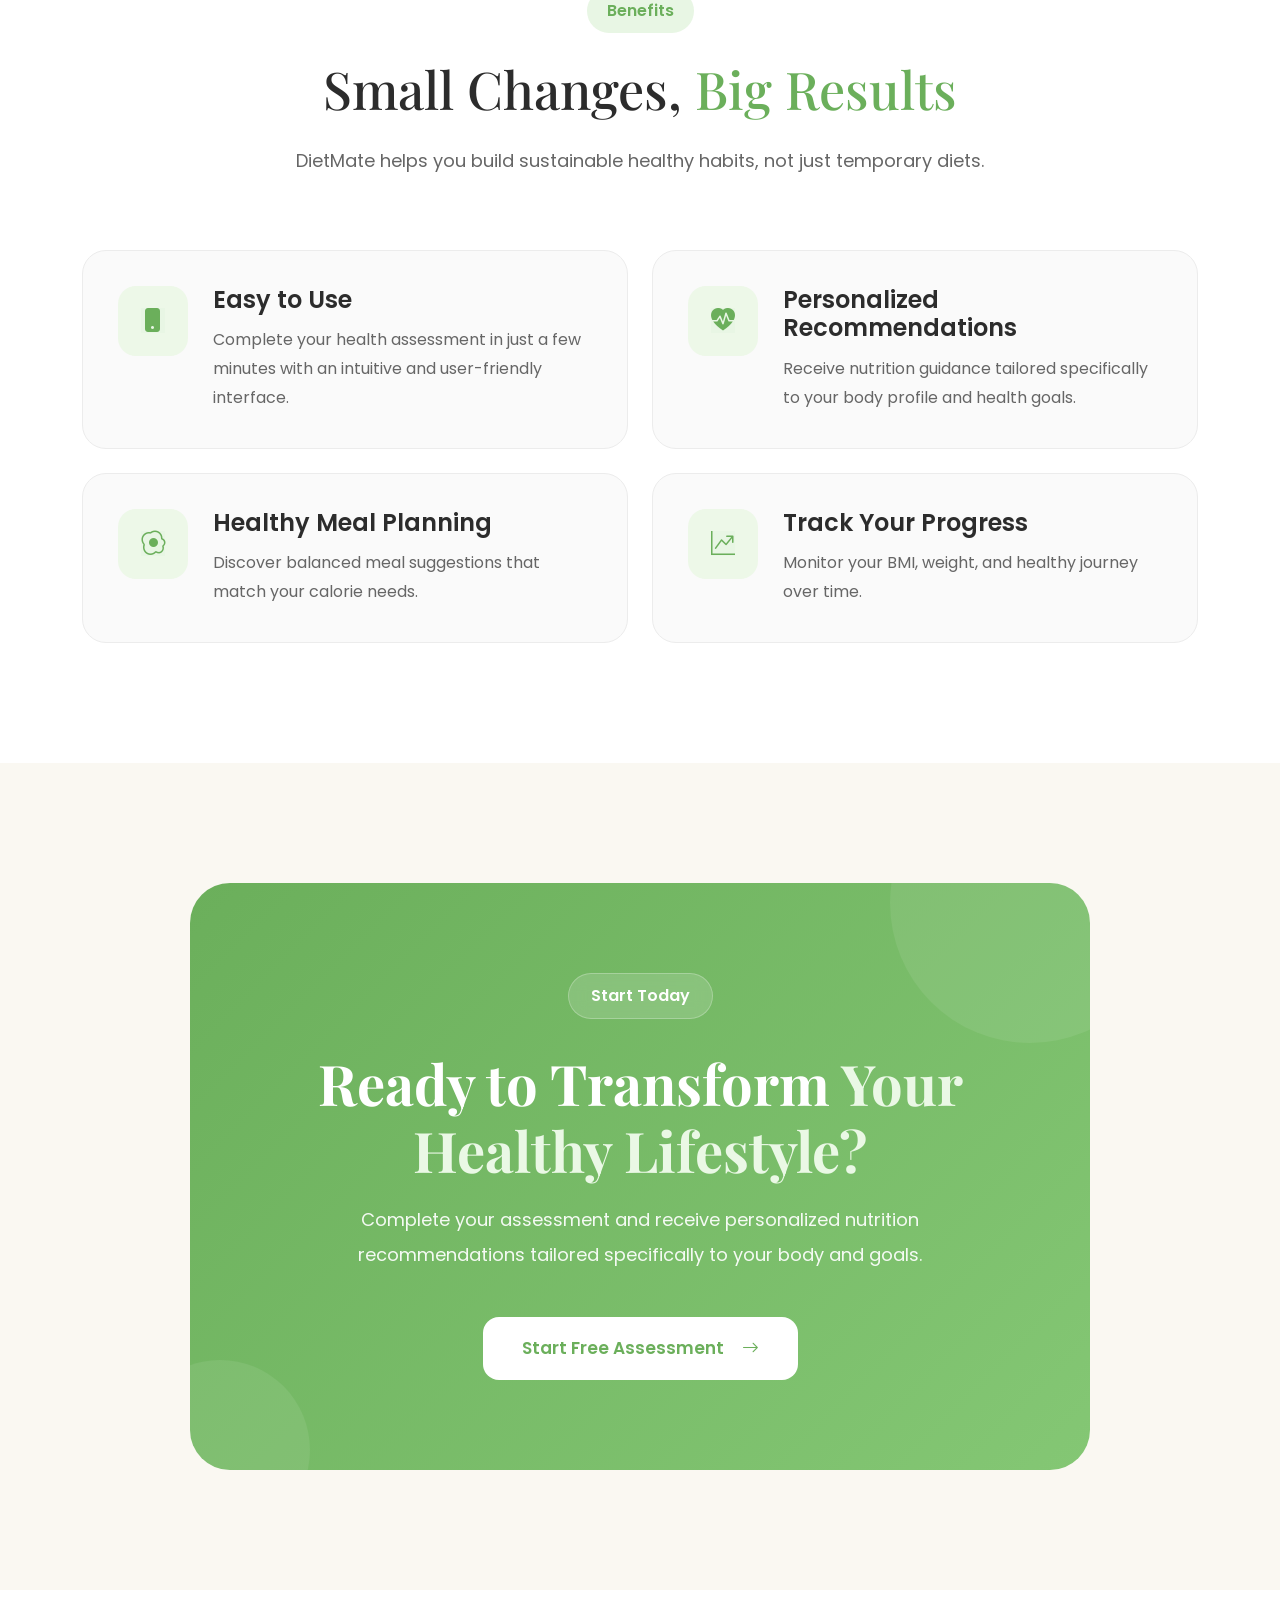
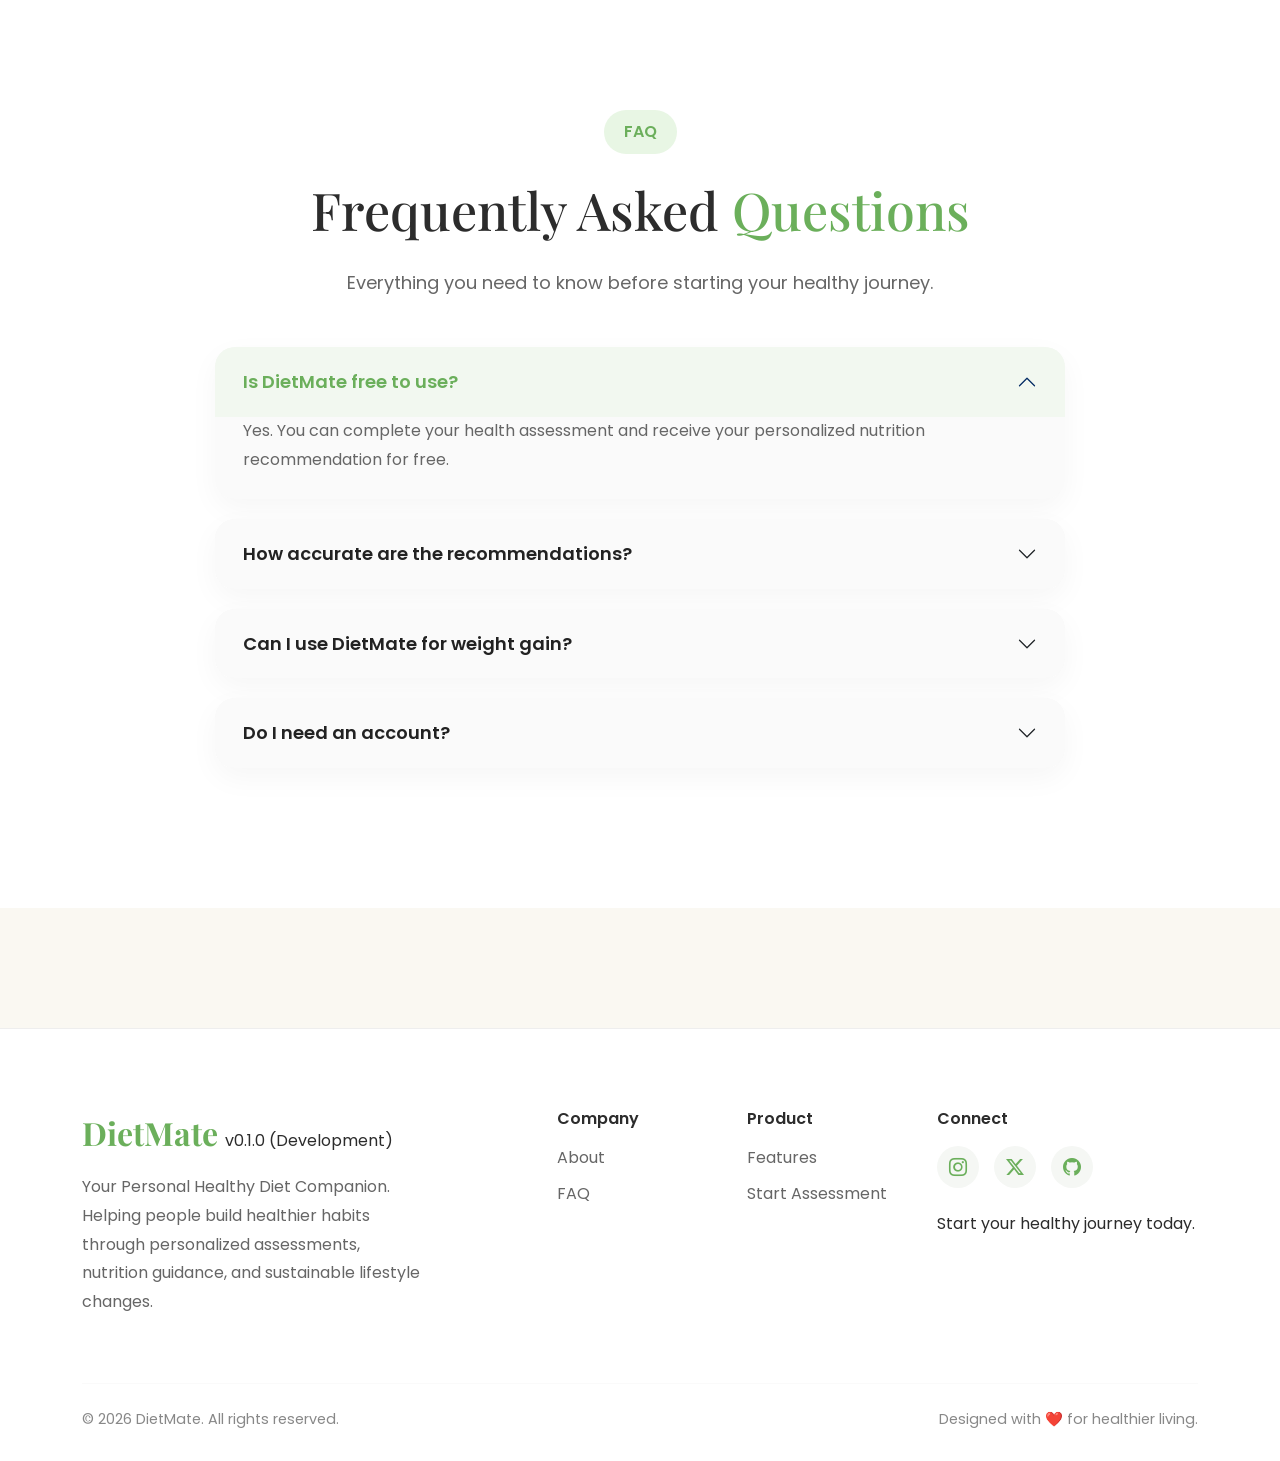
==== commit 8bf9add1: "polish landing page and fix mobile navbar overflow" ====
--- a/index.html
+++ b/index.html
@@ -41,16 +41,15 @@
 
     <main>
       <section class="hero">
-        <!-- Background Decoration -->
         <div class="blur-circle blur-1"></div>
         <div class="blur-circle blur-2"></div>
 
         <div class="container">
           <div class="row align-items-center gy-5">
-            <!-- Left -->
             <div class="col-lg-6">
               <span class="hero-badge hero-animate">
-                🌿 Healthy Lifestyle Starts Here
+                <i class="bi bi-flower1 me-2"></i>
+                Healthy Lifestyle Starts Here
               </span>
 
               <h1 class="hero-title hero-animate">
@@ -77,7 +76,6 @@
               </div>
             </div>
 
-            <!-- Right -->
             <div class="col-lg-6">
               <div class="hero-image-wrapper">
                 <div class="hero-image-container hero-image-animate">
@@ -90,7 +88,7 @@
                   />
 
                   <div class="floating-card card-calories hero-card">
-                    🔥
+                    <i class="bi bi-fire"></i>
                     <div>
                       <small>Calories</small>
                       <h6>1850 kcal</h6>
@@ -98,7 +96,7 @@
                   </div>
 
                   <div class="floating-card card-bmi hero-card">
-                    ⚖️
+                    <i class="bi-clipboard-data"></i>
                     <div>
                       <small>BMI</small>
                       <h6>Normal</h6>
@@ -106,7 +104,7 @@
                   </div>
 
                   <div class="floating-card card-score hero-card">
-                    ❤️
+                    <i class="bi bi-heart-pulse-fill"></i>
                     <div>
                       <small>Healthy Score</small>
                       <h6>92%</h6>
@@ -140,7 +138,9 @@
 
             <div class="col-lg-8">
               <div class="feature-card feature-large">
-                <div class="feature-icon">🤖</div>
+                <div class="feature-icon">
+                  <i class="bi bi-robot"></i>
+                </div>
 
                 <h3>AI Personalized Recommendation</h3>
 
@@ -151,35 +151,35 @@
               </div>
             </div>
 
-            <!-- Small Card -->
-
             <div class="col-lg-4">
               <div class="feature-card">
-                <div class="feature-icon">📈</div>
+                <div class="feature-icon">
+                  <i class="bi bi-graph-up-arrow"></i>
+                </div>
 
                 <h3>Progress Tracking</h3>
 
                 <p>Monitor your BMI, weight, and healthy journey.</p>
               </div>
             </div>
-
-            <!-- Small Card -->
 
             <div class="col-lg-4">
               <div class="feature-card">
-                <div class="feature-icon">🥗</div>
+                <div class="feature-icon">
+                  <i class="bi bi-egg-fried"></i>
+                </div>
 
                 <h3>Smart Meal Plan</h3>
 
                 <p>Daily meal suggestions based on your nutrition needs.</p>
               </div>
             </div>
-
-            <!-- Large Card -->
 
             <div class="col-lg-8">
               <div class="feature-card feature-large">
-                <div class="feature-icon">📚</div>
+                <div class="feature-icon">
+                  <i class="bi bi-book"></i>
+                </div>
 
                 <h3>Healthy Education</h3>
 
@@ -353,7 +353,6 @@
       <section class="cta-section">
         <div class="container">
           <div class="cta-wrapper">
-            <!-- Background Decoration -->
             <div class="circle circle-1"></div>
             <div class="circle circle-2"></div>
 
--- a/css/style.css
+++ b/css/style.css
@@ -17,6 +17,14 @@
 
     color:var(--text);
 
+    overflow-x: hidden;
+
+}
+
+* {
+
+    box-sizing:border-box;
+
 }
 
 section{
@@ -108,7 +116,9 @@
 
     gap:8px;
 
-    background:#fff;
+    background:#E8F6E4;
+
+    color:#6BAF5B;
 
     padding:12px 20px;
 
@@ -392,6 +402,26 @@
 
 }
 
+.feature-icon i,
+.step-icon i,
+.benefit-icon i {
+    font-size: 1.5rem;
+
+    line-height: 1;
+
+    background:#E8F6E4;
+
+    color:#6BAF5B;
+}
+
+.floating-card i{
+    font-size: 1.5rem;
+
+    line-height: 1;
+
+    color:#6BAF5B;
+}
+
 .section-heading{
 
     max-width:700px;
@@ -486,7 +516,7 @@
 
     height:75px;
 
-    background:#6BAF5B;
+    background: #edf8e8;
 
     color:white;
 
@@ -582,9 +612,9 @@
 
     margin:0 auto 25px;
 
-    background:#6BAF5B;
-
-    color:#fff;
+    background: #edf8e8;
+
+    color: #6baf5b;
 
     border-radius:20px;
 
@@ -660,13 +690,9 @@
 
     height:70px;
 
-    background:linear-gradient(
-        135deg,
-        #6BAF5B,
-        #89D177
-    );
-
-    color:#fff;
+    background: #edf8e8;
+
+    color: #6baf5b;
 
     display:flex;
 
@@ -879,10 +905,6 @@
 
 }
 
-/* ===========================
-   FAQ SECTION
-=========================== */
-
 .faq-section{
 
     padding:120px 0;
--- a/css/navbar.css
+++ b/css/navbar.css
@@ -98,4 +98,93 @@
 
     background:#497C3A;
 
+}
+
+.hamburger-icon {
+    width: 28px;
+    height: 22px;
+    display: inline-flex;
+    flex-direction: column;
+    justify-content: space-between;
+}
+
+.hamburger-icon span {
+    display: block;
+    width: 100%;
+    height: 2px;
+    border-radius: 2px;
+    background: #2C2C2C;
+    transition:
+        transform 0.3s ease,
+        opacity 0.2s ease;
+    transform-origin: center;
+}
+
+.navbar-toggler[aria-expanded="true"] .hamburger-icon span:nth-child(1) {
+    transform: translateY(10px) rotate(45deg);
+}
+
+.navbar-toggler[aria-expanded="true"] .hamburger-icon span:nth-child(2) {
+    opacity: 0;
+}
+
+.navbar-toggler[aria-expanded="true"] .hamburger-icon span:nth-child(3) {
+    transform: translateY(-10px) rotate(-45deg);
+}
+
+@media (max-width: 991px) {
+    .custom-navbar {
+        width: 100%;
+        max-width: 100%;
+    }
+
+    .navbar {
+        width: 100%;
+        max-width: 100%;
+    }
+
+    .navbar-collapse {
+        width: 100%;
+        max-width: 100%;
+        background: rgba(255, 255, 255, 0.96);
+        border-radius: 18px;
+        padding: 16px;
+        margin-top: 12px;
+    }
+
+    .navbar-nav {
+        width: 100%;
+        max-width: 100%;
+        gap: 8px;
+    }
+
+    .nav-item {
+        width: 100%;
+    }
+
+    .nav-link {
+        display: block;
+        width: 100%;
+        padding: 8px 0;
+        color: #2C2C2C;
+    }
+
+    .navbar-collapse .btn-success {
+        display: block;
+        width: 100%;
+        margin-top: 8px;
+        padding: 10px 14px;
+        border-radius: 12px;
+        color: #6BAF5B;
+        color: #fff;
+        border: 1px solid #dfeee0;
+        box-shadow: none;
+        text-align: left;
+        font-weight: 500;
+    }
+
+    .navbar-collapse .btn-success:hover {
+        background: #edf8e8;
+        color: #6BAF5B;
+    }
 }
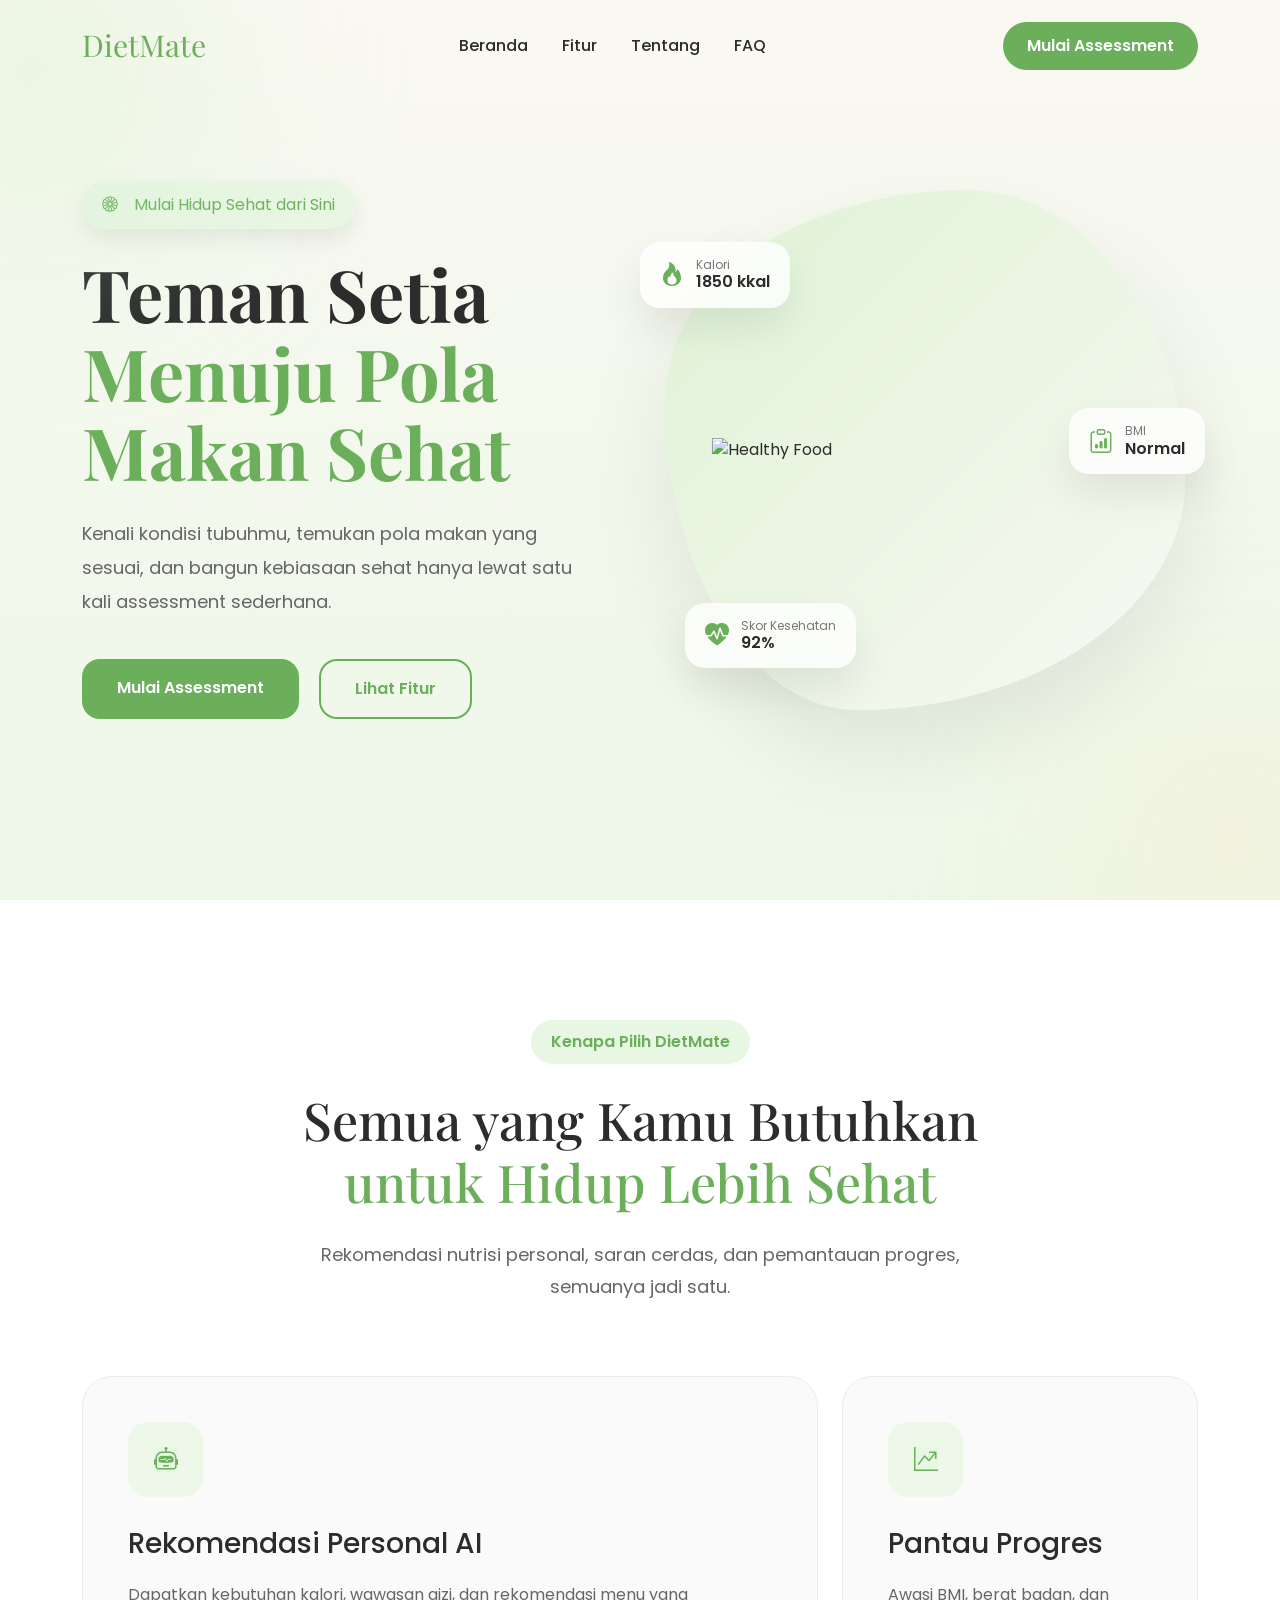
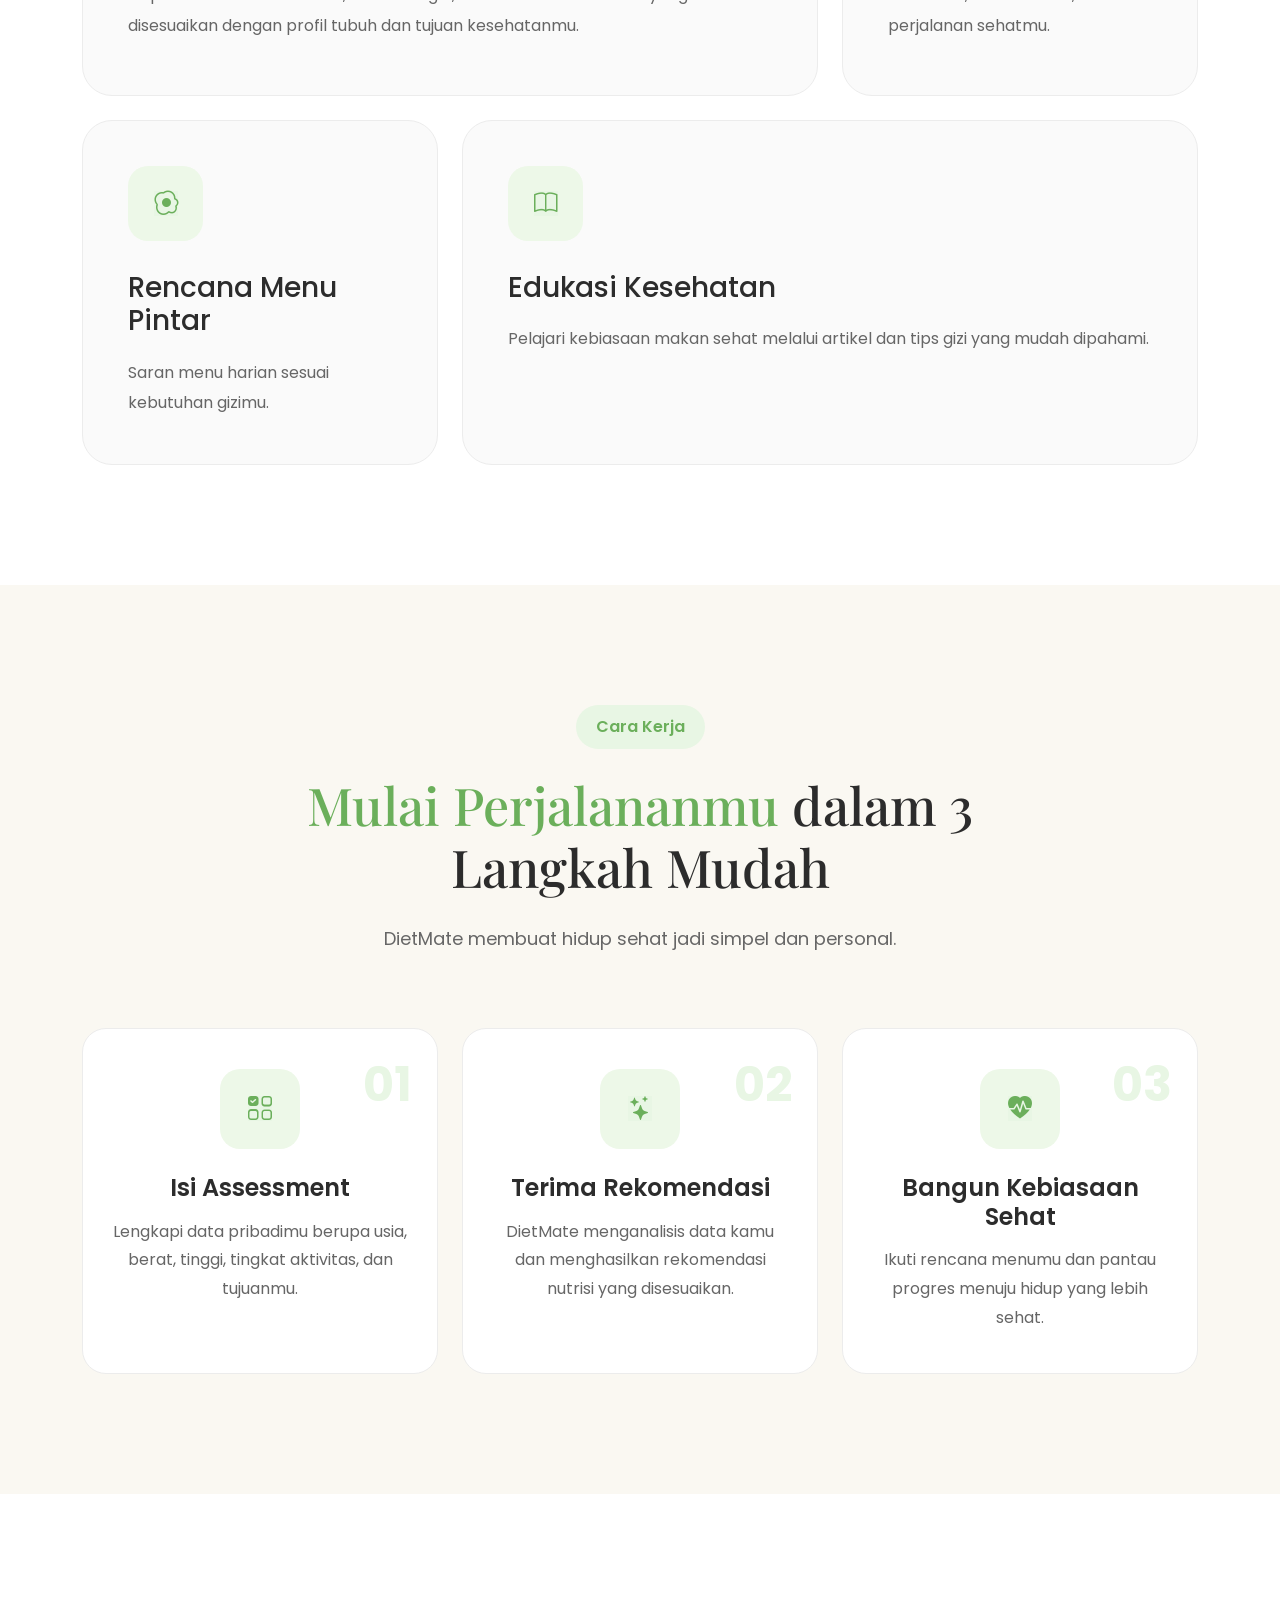
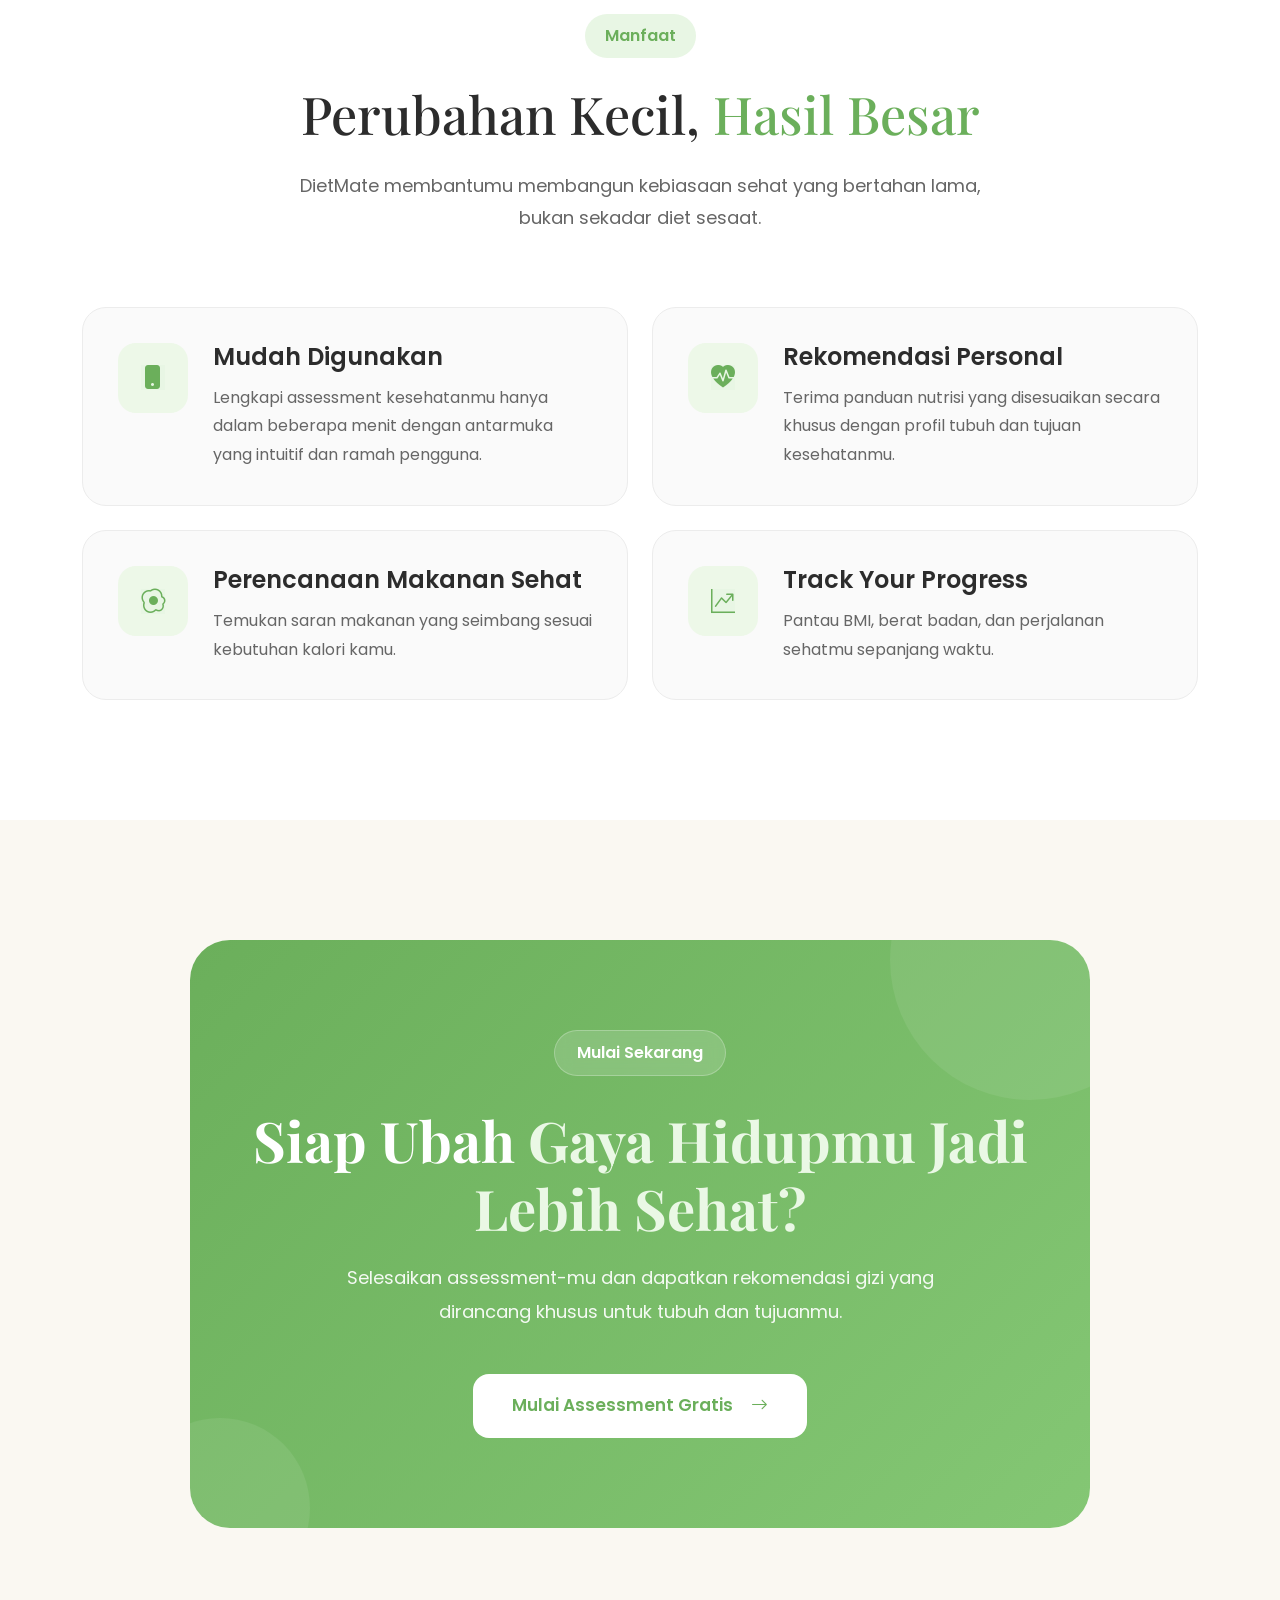
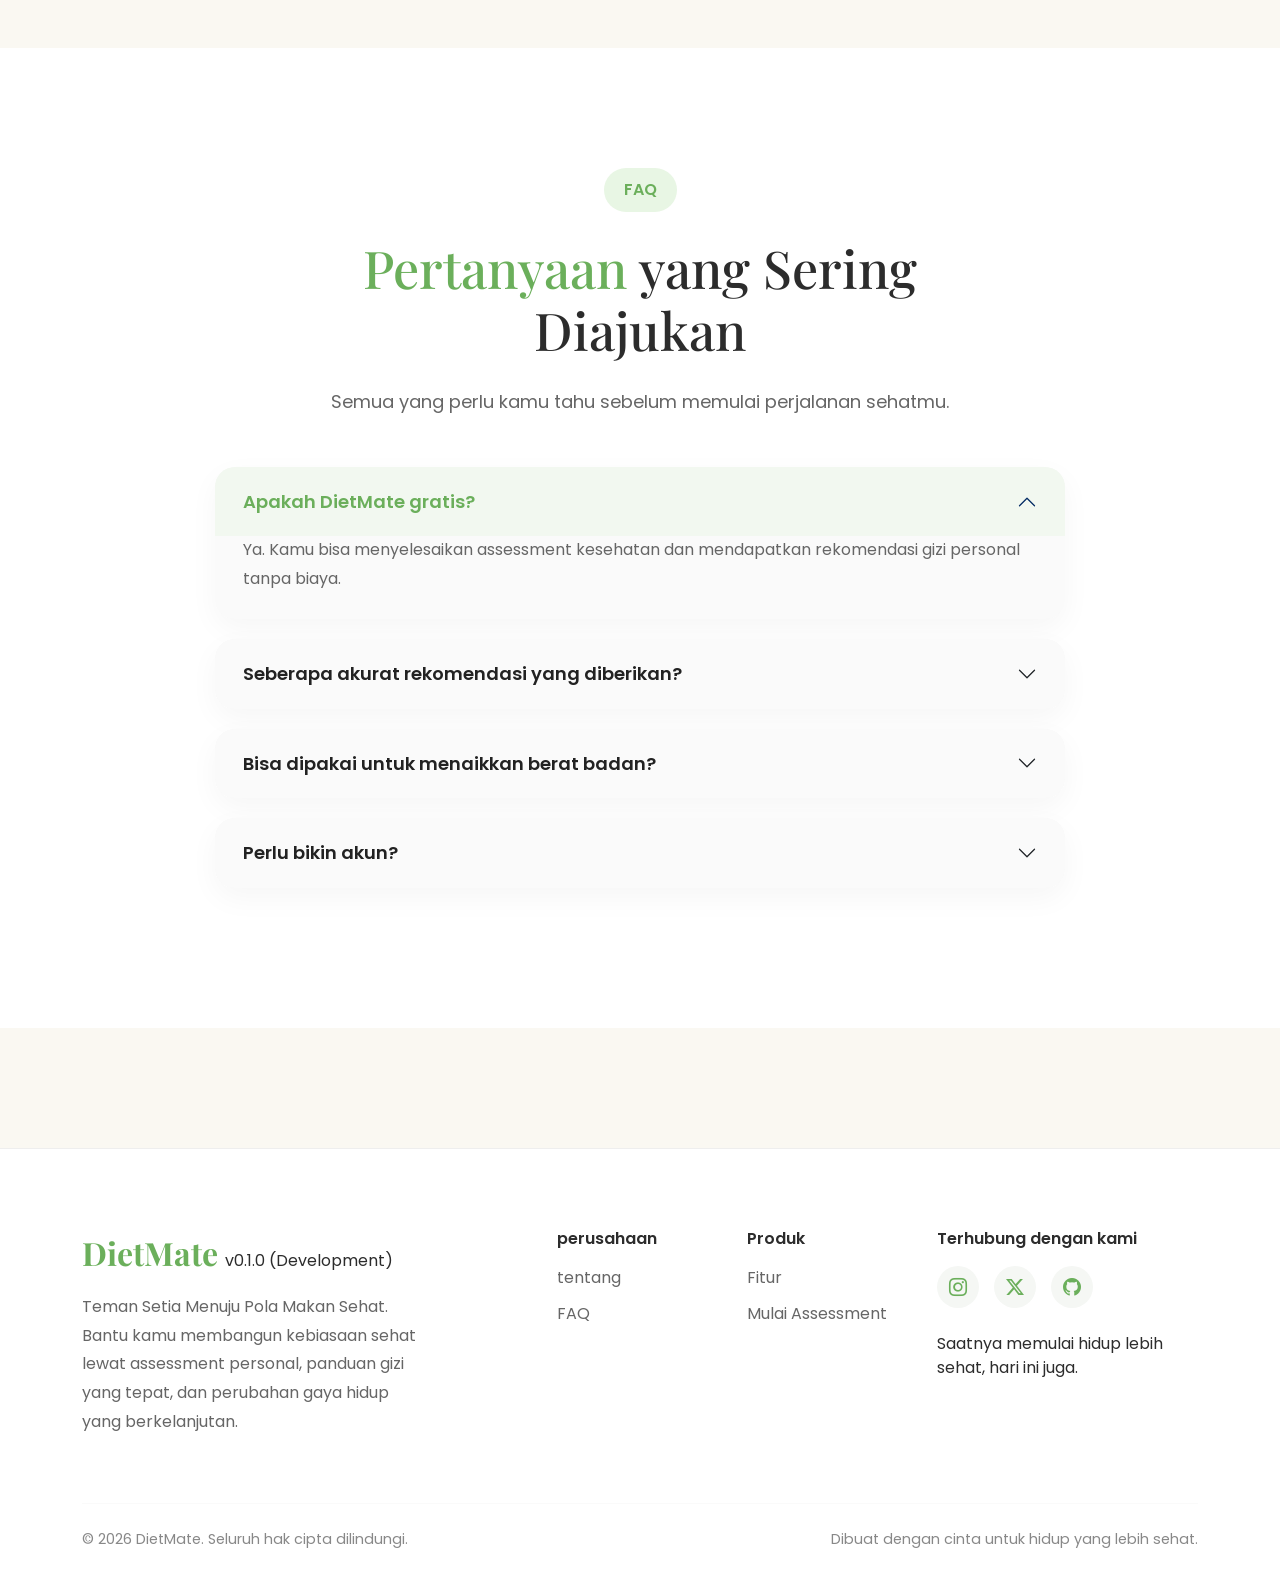
==== commit 7f0ea7c4: "Translate Bahasa awokawok" ====
--- a/index.html
+++ b/index.html
@@ -49,29 +49,28 @@
             <div class="col-lg-6">
               <span class="hero-badge hero-animate">
                 <i class="bi bi-flower1 me-2"></i>
-                Healthy Lifestyle Starts Here
+                Mulai Hidup Sehat dari Sini
               </span>
 
               <h1 class="hero-title hero-animate">
-                Your Personal
-
-                <span>Healthy Diet</span>
-
-                Companion
+                Teman Setia
+
+                <span>Menuju Pola Makan Sehat</span>
               </h1>
 
               <p class="hero-description hero-animate">
-                Understand your body, discover personalized nutrition, and build
-                healthier habits through one simple health assessment.
+                Kenali kondisi tubuhmu, temukan pola makan yang sesuai, dan
+                bangun kebiasaan sehat hanya lewat satu kali assessment
+                sederhana.
               </p>
 
               <div class="hero-buttons hero-animate">
                 <a href="pages/assessment.html" class="btn btn-primary-custom">
-                  Start Assessment
+                  Mulai Assessment
                 </a>
 
                 <a href="features.html" class="btn btn-outline-custom">
-                  Explore Features
+                  Lihat Fitur
                 </a>
               </div>
             </div>
@@ -90,8 +89,8 @@
                   <div class="floating-card card-calories hero-card">
                     <i class="bi bi-fire"></i>
                     <div>
-                      <small>Calories</small>
-                      <h6>1850 kcal</h6>
+                      <small>Kalori</small>
+                      <h6>1850 kkal</h6>
                     </div>
                   </div>
 
@@ -106,7 +105,7 @@
                   <div class="floating-card card-score hero-card">
                     <i class="bi bi-heart-pulse-fill"></i>
                     <div>
-                      <small>Healthy Score</small>
+                      <small>Skor Kesehatan</small>
                       <h6>92%</h6>
                     </div>
                   </div>
@@ -120,33 +119,31 @@
       <section class="features" id="features">
         <div class="container">
           <div class="section-heading text-center">
-            <span class="section-badge"> Why Choose DietMate </span>
+            <span class="section-badge"> Kenapa Pilih DietMate </span>
 
             <h2 class="section-title">
-              Everything You Need
-              <span>For A Healthier Life</span>
+              Semua yang Kamu Butuhkan
+              <span> untuk Hidup Lebih Sehat</span>
             </h2>
 
             <p class="section-description">
-              Personalized nutrition, smart recommendations, and progress
-              tracking — all in one place.
+              Rekomendasi nutrisi personal, saran cerdas, dan pemantauan
+              progres, semuanya jadi satu.
             </p>
           </div>
 
           <div class="row g-4 mt-5">
-            <!-- Large Card -->
-
             <div class="col-lg-8">
               <div class="feature-card feature-large">
                 <div class="feature-icon">
                   <i class="bi bi-robot"></i>
                 </div>
 
-                <h3>AI Personalized Recommendation</h3>
+                <h3>Rekomendasi Personal AI</h3>
 
                 <p>
-                  Get personalized calorie needs, nutrition insights, and meal
-                  recommendations based on your body profile and health goals.
+                  Dapatkan kebutuhan kalori, wawasan gizi, dan rekomendasi menu
+                  yang disesuaikan dengan profil tubuh dan tujuan kesehatanmu.
                 </p>
               </div>
             </div>
@@ -157,9 +154,9 @@
                   <i class="bi bi-graph-up-arrow"></i>
                 </div>
 
-                <h3>Progress Tracking</h3>
-
-                <p>Monitor your BMI, weight, and healthy journey.</p>
+                <h3>Pantau Progres</h3>
+
+                <p>Awasi BMI, berat badan, dan perjalanan sehatmu.</p>
               </div>
             </div>
 
@@ -169,9 +166,9 @@
                   <i class="bi bi-egg-fried"></i>
                 </div>
 
-                <h3>Smart Meal Plan</h3>
-
-                <p>Daily meal suggestions based on your nutrition needs.</p>
+                <h3>Rencana Menu Pintar</h3>
+
+                <p>Saran menu harian sesuai kebutuhan gizimu.</p>
               </div>
             </div>
 
@@ -181,11 +178,11 @@
                   <i class="bi bi-book"></i>
                 </div>
 
-                <h3>Healthy Education</h3>
+                <h3>Edukasi Kesehatan</h3>
 
                 <p>
-                  Learn healthy eating habits through easy-to-understand
-                  articles and nutrition tips.
+                  Pelajari kebiasaan makan sehat melalui artikel dan tips gizi
+                  yang mudah dipahami.
                 </p>
               </div>
             </div>
@@ -196,15 +193,15 @@
       <section class="how-it-works" id="how-it-works">
         <div class="container">
           <div class="section-heading text-center">
-            <span class="section-badge"> How It Works </span>
+            <span class="section-badge"> Cara Kerja </span>
 
             <h2 class="section-title">
-              Start Your Journey in
-              <span>3 Simple Steps</span>
+              <span>Mulai Perjalananmu</span>
+              dalam 3 Langkah Mudah
             </h2>
 
             <p class="section-description">
-              DietMate makes healthy living simple and personalized.
+              DietMate membuat hidup sehat jadi simpel dan personal.
             </p>
           </div>
 
@@ -217,11 +214,11 @@
                   <i class="bi bi-ui-checks-grid"></i>
                 </div>
 
-                <h4>Complete Assessment</h4>
+                <h4>Isi Assessment</h4>
 
                 <p>
-                  Fill in your personal information including age, weight,
-                  height, activity level, and goals.
+                  Lengkapi data pribadimu berupa usia, berat, tinggi, tingkat
+                  aktivitas, dan tujuanmu.
                 </p>
               </div>
             </div>
@@ -234,11 +231,11 @@
                   <i class="bi bi-stars"></i>
                 </div>
 
-                <h4>Receive Recommendation</h4>
+                <h4>Terima Rekomendasi</h4>
 
                 <p>
-                  DietMate analyzes your data and generates personalized
-                  nutrition recommendations.
+                  DietMate menganalisis data kamu dan menghasilkan rekomendasi
+                  nutrisi yang disesuaikan.
                 </p>
               </div>
             </div>
@@ -251,11 +248,11 @@
                   <i class="bi bi-heart-pulse-fill"></i>
                 </div>
 
-                <h4>Build Healthy Habits</h4>
+                <h4>Bangun Kebiasaan Sehat</h4>
 
                 <p>
-                  Follow your meal plan and monitor your progress toward a
-                  healthier lifestyle.
+                  Ikuti rencana menumu dan pantau progres menuju hidup yang
+                  lebih sehat.
                 </p>
               </div>
             </div>
@@ -266,16 +263,16 @@
       <section class="benefits" id="benefits">
         <div class="container">
           <div class="section-heading text-center">
-            <span class="section-badge"> Benefits </span>
+            <span class="section-badge"> Manfaat </span>
 
             <h2 class="section-title">
-              Small Changes,
-              <span>Big Results</span>
+              Perubahan Kecil,
+              <span>Hasil Besar</span>
             </h2>
 
             <p class="section-description">
-              DietMate helps you build sustainable healthy habits, not just
-              temporary diets.
+              DietMate membantumu membangun kebiasaan sehat yang bertahan lama,
+              bukan sekadar diet sesaat.
             </p>
           </div>
 
@@ -287,11 +284,11 @@
                 </div>
 
                 <div>
-                  <h4>Easy to Use</h4>
+                  <h4>Mudah Digunakan</h4>
 
                   <p>
-                    Complete your health assessment in just a few minutes with
-                    an intuitive and user-friendly interface.
+                    Lengkapi assessment kesehatanmu hanya dalam beberapa menit
+                    dengan antarmuka yang intuitif dan ramah pengguna.
                   </p>
                 </div>
               </div>
@@ -304,11 +301,11 @@
                 </div>
 
                 <div>
-                  <h4>Personalized Recommendations</h4>
+                  <h4>Rekomendasi Personal</h4>
 
                   <p>
-                    Receive nutrition guidance tailored specifically to your
-                    body profile and health goals.
+                    Terima panduan nutrisi yang disesuaikan secara khusus dengan
+                    profil tubuh dan tujuan kesehatanmu.
                   </p>
                 </div>
               </div>
@@ -321,11 +318,11 @@
                 </div>
 
                 <div>
-                  <h4>Healthy Meal Planning</h4>
+                  <h4>Perencanaan Makanan Sehat</h4>
 
                   <p>
-                    Discover balanced meal suggestions that match your calorie
-                    needs.
+                    Temukan saran makanan yang seimbang sesuai kebutuhan kalori
+                    kamu.
                   </p>
                 </div>
               </div>
@@ -341,7 +338,8 @@
                   <h4>Track Your Progress</h4>
 
                   <p>
-                    Monitor your BMI, weight, and healthy journey over time.
+                    Pantau BMI, berat badan, dan perjalanan sehatmu sepanjang
+                    waktu.
                   </p>
                 </div>
               </div>
@@ -356,20 +354,20 @@
             <div class="circle circle-1"></div>
             <div class="circle circle-2"></div>
 
-            <span class="section-badge"> Start Today </span>
+            <span class="section-badge"> Mulai Sekarang </span>
 
             <h2>
-              Ready to Transform
-              <span>Your Healthy Lifestyle?</span>
+              Siap Ubah
+              <span>Gaya Hidupmu Jadi Lebih Sehat?</span>
             </h2>
 
             <p>
-              Complete your assessment and receive personalized nutrition
-              recommendations tailored specifically to your body and goals.
+              Selesaikan assessment-mu dan dapatkan rekomendasi gizi yang
+              dirancang khusus untuk tubuh dan tujuanmu.
             </p>
 
             <a href="pages/assessment.html" class="btn btn-cta">
-              Start Free Assessment
+              Mulai Assessment Gratis
 
               <i class="bi bi-arrow-right ms-2"></i>
             </a>
@@ -383,12 +381,12 @@
             <span class="section-badge"> FAQ </span>
 
             <h2 class="section-title">
-              Frequently Asked
-              <span>Questions</span>
+              <span>Pertanyaan </span>
+              yang Sering Diajukan
             </h2>
 
             <p class="section-description">
-              Everything you need to know before starting your healthy journey.
+              Semua yang perlu kamu tahu sebelum memulai perjalanan sehatmu.
             </p>
           </div>
 
@@ -402,7 +400,7 @@
                     data-bs-toggle="collapse"
                     data-bs-target="#faqOne"
                   >
-                    Is DietMate free to use?
+                    Apakah DietMate gratis?
                   </button>
                 </h2>
 
@@ -412,8 +410,8 @@
                   data-bs-parent="#faqAccordion"
                 >
                   <div class="accordion-body">
-                    Yes. You can complete your health assessment and receive
-                    your personalized nutrition recommendation for free.
+                    Ya. Kamu bisa menyelesaikan assessment kesehatan dan
+                    mendapatkan rekomendasi gizi personal tanpa biaya.
                   </div>
                 </div>
               </div>
@@ -426,7 +424,7 @@
                     data-bs-toggle="collapse"
                     data-bs-target="#faqTwo"
                   >
-                    How accurate are the recommendations?
+                    Seberapa akurat rekomendasi yang diberikan?
                   </button>
                 </h2>
 
@@ -436,8 +434,8 @@
                   data-bs-parent="#faqAccordion"
                 >
                   <div class="accordion-body">
-                    Recommendations are generated using established nutrition
-                    calculations combined with the information you provide.
+                    Rekomendasi dihasilkan dari perhitungan gizi yang sudah
+                    teruji, dikombinasikan dengan data yang kamu masukkan.
                   </div>
                 </div>
               </div>
@@ -450,7 +448,7 @@
                     data-bs-toggle="collapse"
                     data-bs-target="#faqThree"
                   >
-                    Can I use DietMate for weight gain?
+                    Bisa dipakai untuk menaikkan berat badan?
                   </button>
                 </h2>
 
@@ -460,8 +458,8 @@
                   data-bs-parent="#faqAccordion"
                 >
                   <div class="accordion-body">
-                    Absolutely. DietMate supports weight loss, weight
-                    maintenance, and weight gain goals.
+                    Tentu. DietMate mendukung tujuan menurunkan, menjaga, maupun
+                    menaikkan berat badan.
                   </div>
                 </div>
               </div>
@@ -474,7 +472,7 @@
                     data-bs-toggle="collapse"
                     data-bs-target="#faqFour"
                   >
-                    Do I need an account?
+                    Perlu bikin akun?
                   </button>
                 </h2>
 
@@ -484,8 +482,8 @@
                   data-bs-parent="#faqAccordion"
                 >
                   <div class="accordion-body">
-                    No. You can explore DietMate and complete an assessment
-                    without creating an account.
+                    Tidak. Kamu bisa menjelajahi DietMate dan menyelesaikan
+                    assessment tanpa perlu mendaftar akun.
                   </div>
                 </div>
               </div>
--- a/css/responsive.css
+++ b/css/responsive.css
@@ -132,8 +132,6 @@
 
     }
 
-    /* Healthy Score disembunyikan */
-
     .card-score{
 
         display:none;
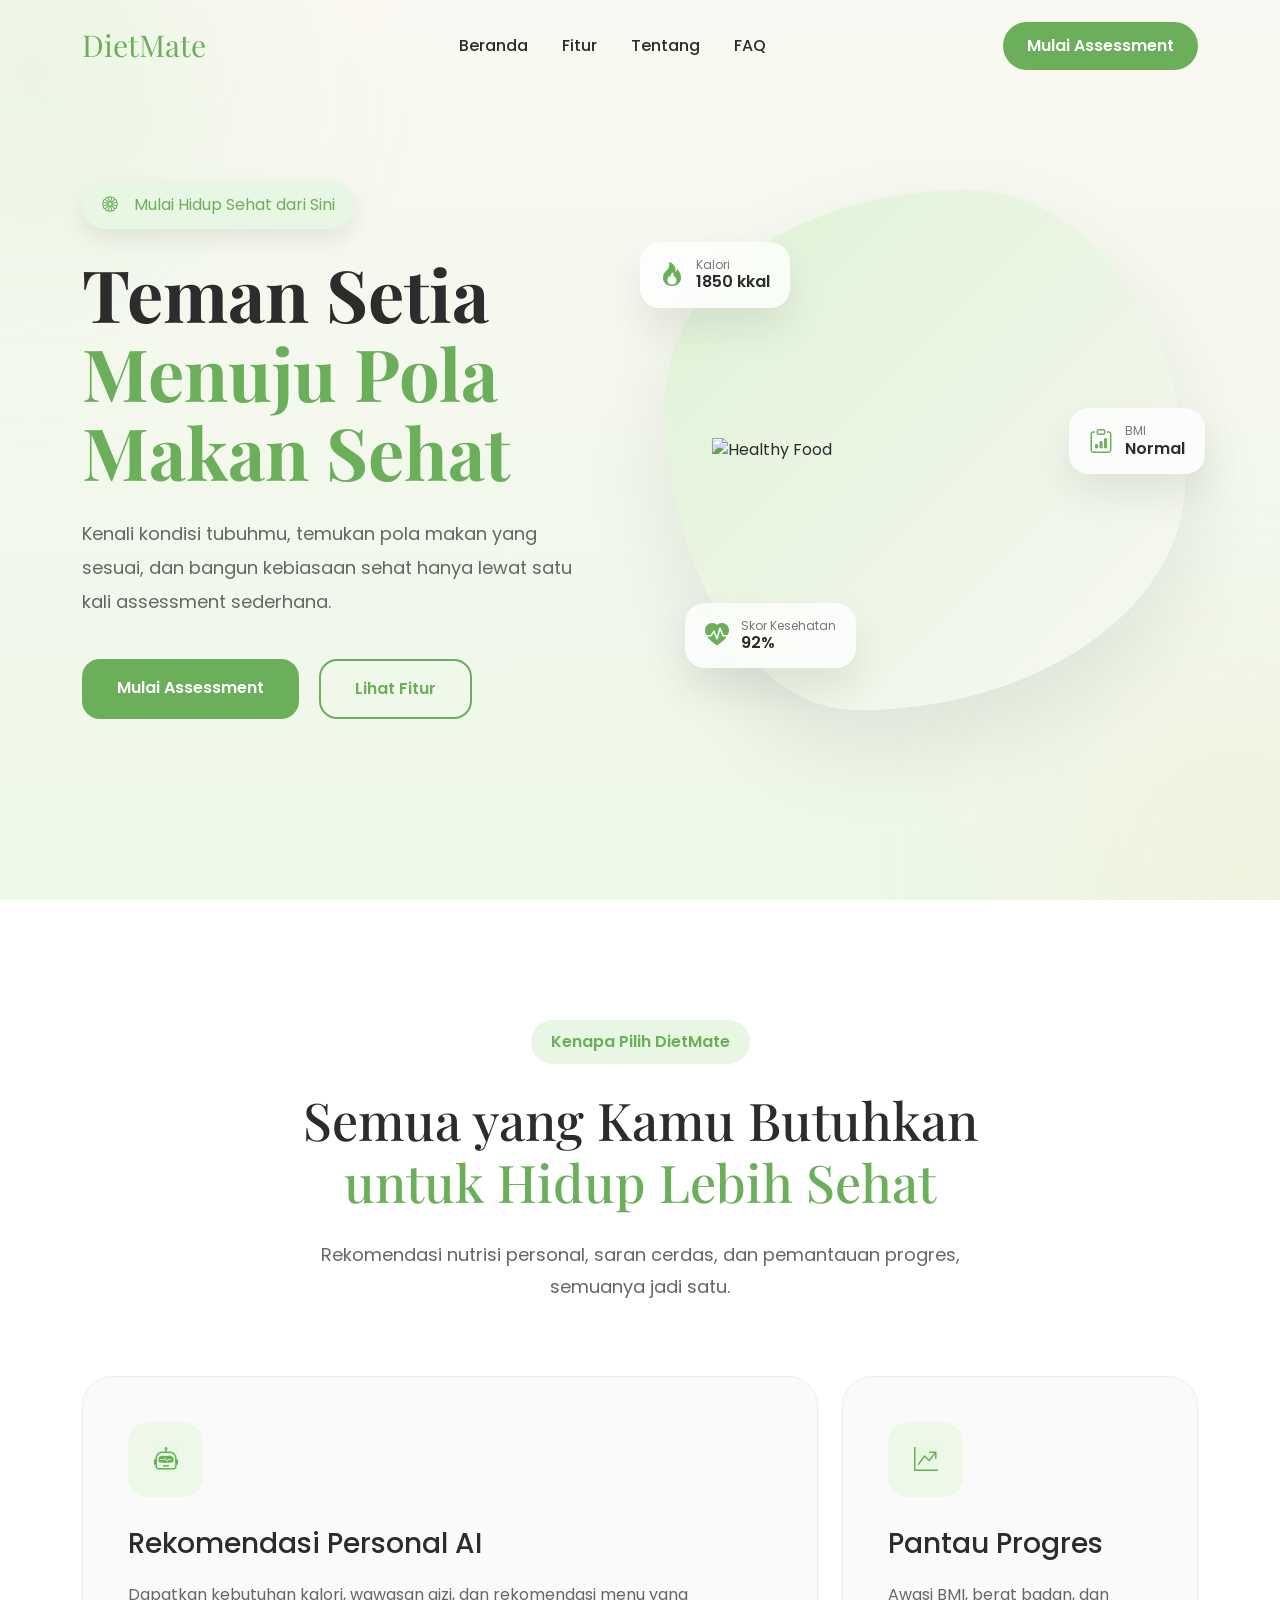
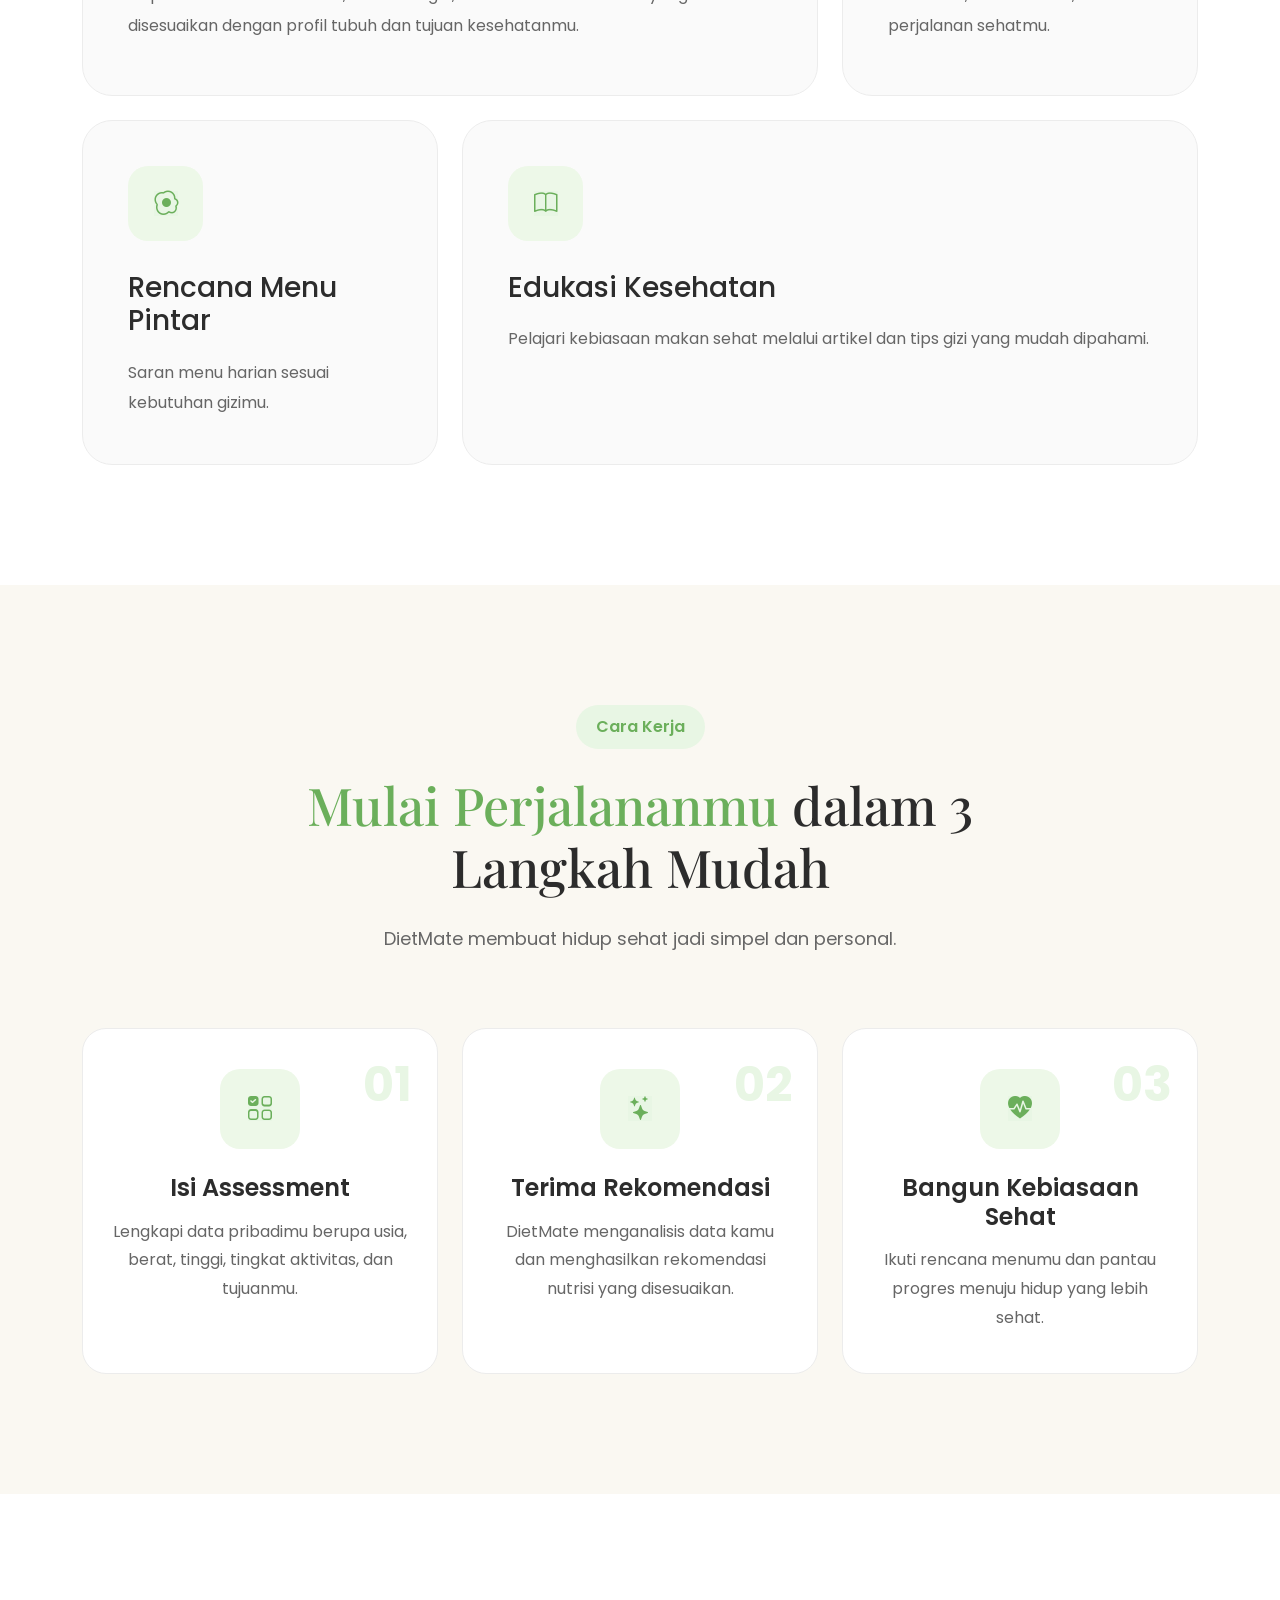
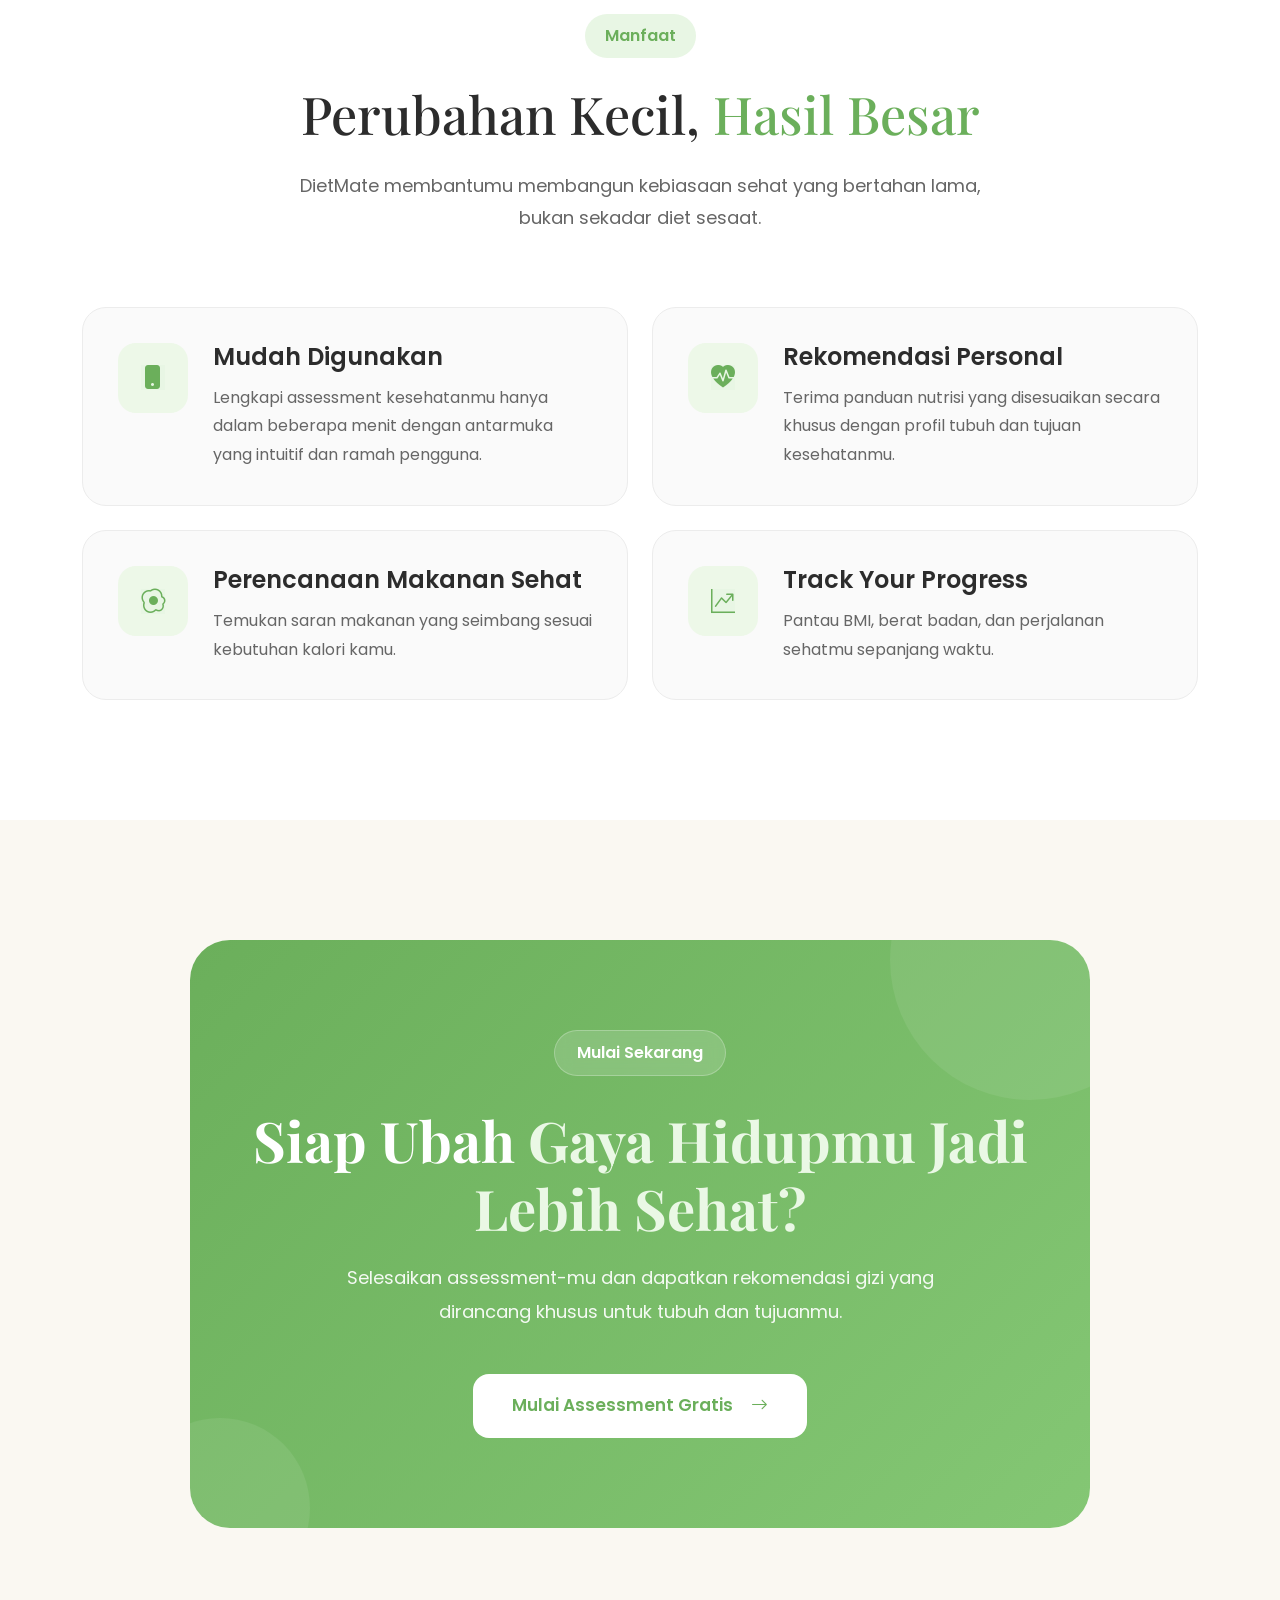
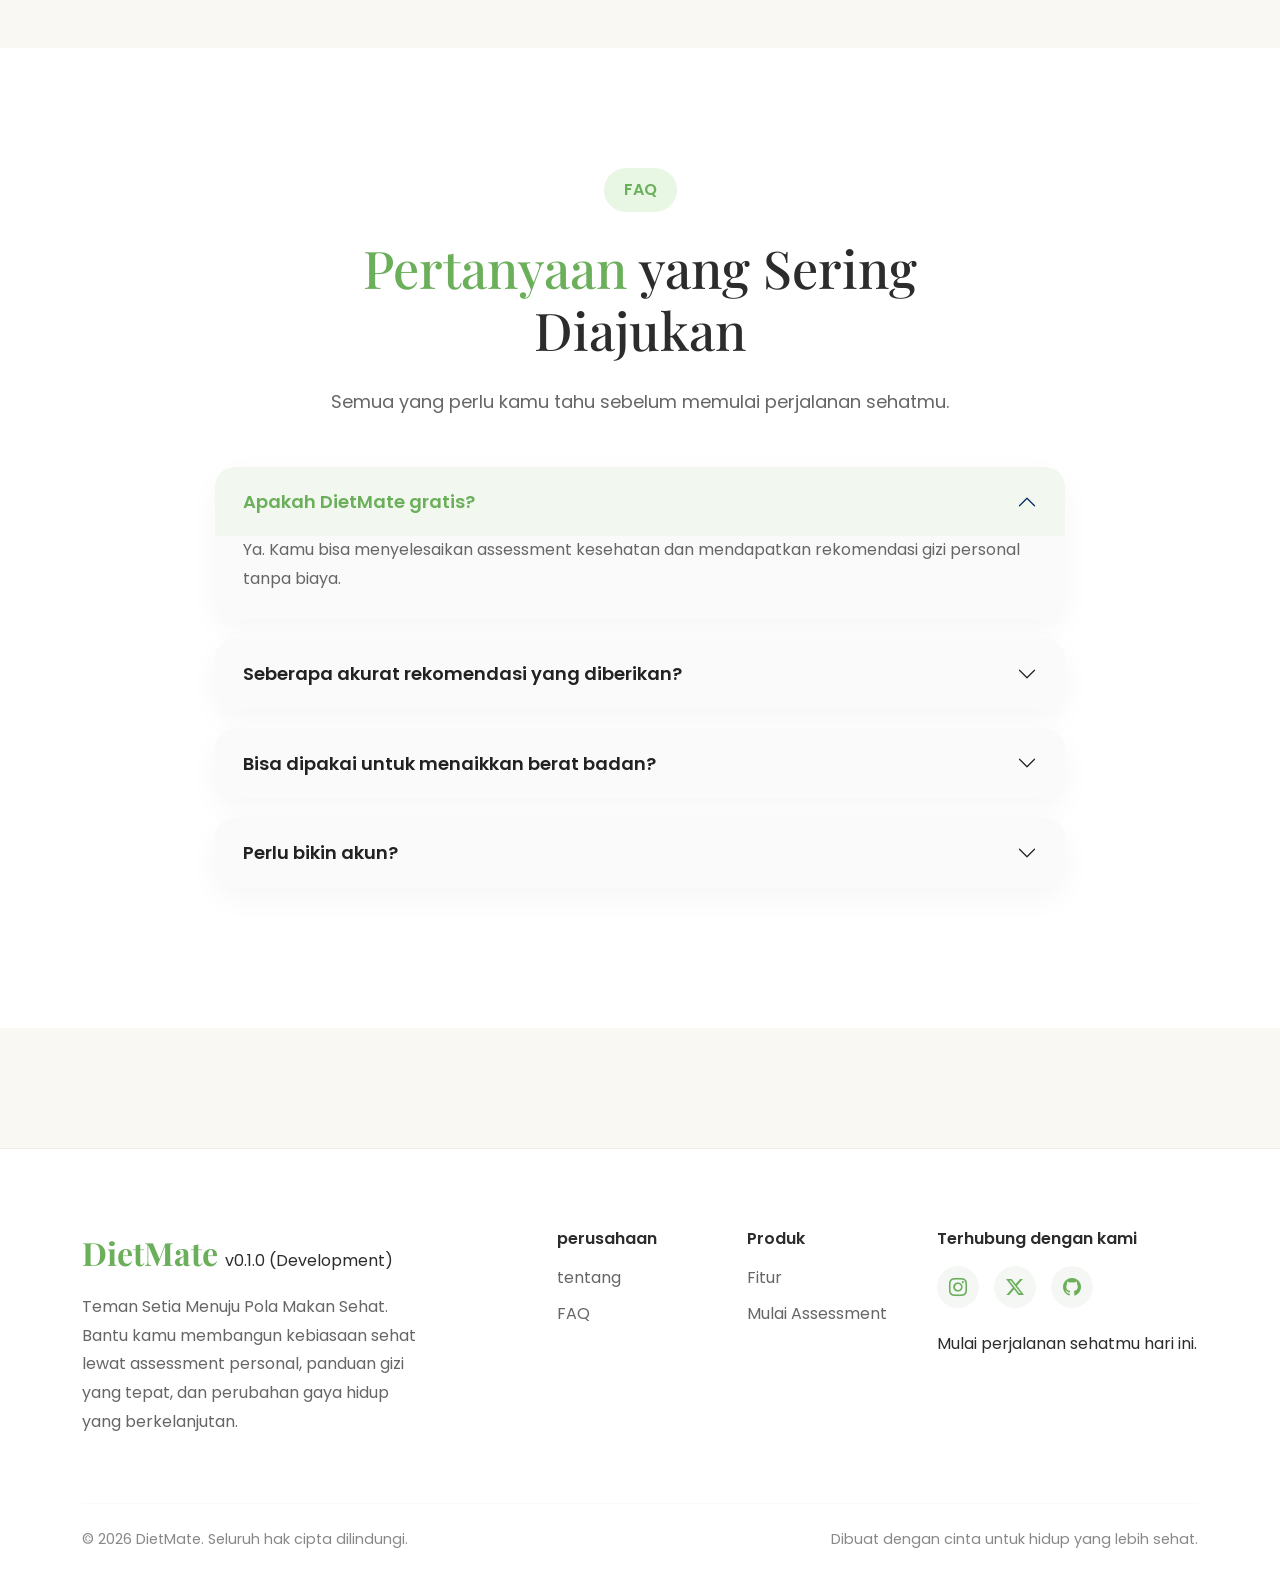
==== commit bad4526d: "Add Skeleton Loader" ====
--- a/index.html
+++ b/index.html
@@ -11,6 +11,8 @@
       rel="stylesheet"
     />
 
+    <link rel="icon" type="image/x-icon" href="assets/images/logo.png" />
+
     <link
       rel="stylesheet"
       href="https://cdn.jsdelivr.net/npm/bootstrap-icons@1.13.1/font/bootstrap-icons.min.css"
@@ -27,6 +29,8 @@
 
     <link href="https://unpkg.com/aos@2.3.4/dist/aos.css" rel="stylesheet" />
 
+    <link rel="stylesheet" href="css/loader.css" />
+
     <link rel="stylesheet" href="css/style.css" />
 
     <link rel="stylesheet" href="css/navbar.css" />
@@ -37,6 +41,33 @@
   </head>
 
   <body>
+    <div id="page-loader" class="page-loader">
+      <div class="loader-content">
+        <div class="loader-orbit orbit-one"></div>
+        <div class="loader-orbit orbit-two"></div>
+
+        <div class="loader-visual">
+          <div class="loader-orbit orbit-one"></div>
+          <div class="loader-orbit orbit-two"></div>
+
+          <div class="loader-symbol">
+            <span class="symbol-leaf"></span>
+            <span class="symbol-dot"></span>
+          </div>
+        </div>
+
+        <div class="loader-brand">Diet<span>Mate</span></div>
+
+        <p class="loader-tagline">Perjalanan hidup lebih sehatmu dimulai dari sini.</p>
+
+        <div class="loader-progress">
+          <div class="loader-progress-bar"></div>
+        </div>
+
+        <p class="loader-status">Menyiapkan perjalananmu...</p>
+      </div>
+    </div>
+
     <div id="navbar"></div>
 
     <main>
@@ -47,24 +78,24 @@
         <div class="container">
           <div class="row align-items-center gy-5">
             <div class="col-lg-6">
-              <span class="hero-badge hero-animate">
+              <span class="hero-badge hero-animate" data-aos="fade-up">
                 <i class="bi bi-flower1 me-2"></i>
                 Mulai Hidup Sehat dari Sini
               </span>
 
-              <h1 class="hero-title hero-animate">
+              <h1 class="hero-title hero-animate" data-aos="fade-up" data-aos-delay="100">
                 Teman Setia
 
                 <span>Menuju Pola Makan Sehat</span>
               </h1>
 
-              <p class="hero-description hero-animate">
+              <p class="hero-description hero-animate" data-aos="fade-up" data-aos-delay="200">
                 Kenali kondisi tubuhmu, temukan pola makan yang sesuai, dan
                 bangun kebiasaan sehat hanya lewat satu kali assessment
                 sederhana.
               </p>
 
-              <div class="hero-buttons hero-animate">
+              <div class="hero-buttons hero-animate" data-aos="fade-up" data-aos-delay="300">
                 <a href="pages/assessment.html" class="btn btn-primary-custom">
                   Mulai Assessment
                 </a>
@@ -118,7 +149,7 @@
 
       <section class="features" id="features">
         <div class="container">
-          <div class="section-heading text-center">
+          <div class="section-heading text-center" data-aos="fade-up">
             <span class="section-badge"> Kenapa Pilih DietMate </span>
 
             <h2 class="section-title">
@@ -133,7 +164,7 @@
           </div>
 
           <div class="row g-4 mt-5">
-            <div class="col-lg-8">
+            <div class="col-lg-8" data-aos="fade-up">
               <div class="feature-card feature-large">
                 <div class="feature-icon">
                   <i class="bi bi-robot"></i>
@@ -148,7 +179,7 @@
               </div>
             </div>
 
-            <div class="col-lg-4">
+            <div class="col-lg-4" data-aos="fade-up" data-aos-delay="100">
               <div class="feature-card">
                 <div class="feature-icon">
                   <i class="bi bi-graph-up-arrow"></i>
@@ -160,7 +191,7 @@
               </div>
             </div>
 
-            <div class="col-lg-4">
+            <div class="col-lg-4" data-aos="fade-up" data-aos-delay="200">
               <div class="feature-card">
                 <div class="feature-icon">
                   <i class="bi bi-egg-fried"></i>
@@ -172,7 +203,7 @@
               </div>
             </div>
 
-            <div class="col-lg-8">
+            <div class="col-lg-8" data-aos="fade-up" data-aos-delay="300">
               <div class="feature-card feature-large">
                 <div class="feature-icon">
                   <i class="bi bi-book"></i>
@@ -506,6 +537,8 @@
       });
     </script>
 
+    <script src="js/loader.js"></script>
+
     <script src="components/navbar.js"></script>
     <script src="components/footer.js"></script>
 
--- a/css/loader.css
+++ b/css/loader.css
@@ -0,0 +1,273 @@
+.page-loader {
+  position: fixed;
+  inset: 0;
+  z-index: 99999;
+
+  display: flex;
+  align-items: center;
+  justify-content: center;
+
+  background: #f8faf7;
+
+  overflow: hidden;
+
+  opacity: 1;
+  visibility: visible;
+
+  transition:
+    opacity 0.7s ease,
+    visibility 0.7s ease;
+}
+
+.page-loader.hidden {
+  opacity: 0;
+  visibility: hidden;
+  pointer-events: none;
+}
+
+.loader-content {
+  position: relative;
+
+  width: 360px;
+
+  display: flex;
+  flex-direction: column;
+  align-items: center;
+
+  text-align: center;
+}
+
+.loader-orbit {
+  position: absolute;
+
+  border: 1px solid rgba(82, 139, 73, 0.12);
+
+  border-radius: 50%;
+
+  pointer-events: none;
+}
+
+.orbit-one {
+  width: 260px;
+  height: 260px;
+
+  animation: rotate-orbit 12s linear infinite;
+}
+
+.orbit-two {
+  width: 340px;
+  height: 340px;
+
+  border-style: dashed;
+
+  animation: rotate-orbit-reverse 18s linear infinite;
+}
+
+@keyframes rotate-orbit {
+  from {
+    transform: rotate(0deg);
+  }
+
+  to {
+    transform: rotate(360deg);
+  }
+}
+
+@keyframes rotate-orbit-reverse {
+  from {
+    transform: rotate(360deg);
+  }
+
+  to {
+    transform: rotate(0deg);
+  }
+}
+
+.loader-food {
+  position: relative;
+
+  width: 82px;
+  height: 82px;
+
+  margin-bottom: 28px;
+
+  display: flex;
+  align-items: center;
+  justify-content: center;
+
+  animation: food-float 3s ease-in-out infinite;
+}
+
+@keyframes food-float {
+  0%,
+  100% {
+    transform: translateY(0);
+  }
+
+  50% {
+    transform: translateY(-8px);
+  }
+}
+
+.food-circle {
+  width: 62px;
+  height: 62px;
+
+  border-radius: 50%;
+
+  background: #6fa866;
+
+  position: relative;
+
+  box-shadow: 0 12px 30px rgba(82, 139, 73, 0.18);
+}
+
+.food-leaf {
+  position: absolute;
+
+  width: 24px;
+  height: 12px;
+
+  background: #8fbd7f;
+
+  border-radius: 100% 0 100% 0;
+
+  z-index: 2;
+}
+
+.leaf-one {
+  top: 3px;
+  right: 13px;
+
+  transform: rotate(-25deg);
+}
+
+.leaf-two {
+  top: 11px;
+  right: 1px;
+
+  transform: rotate(25deg) scale(0.8);
+}
+
+.loader-brand {
+  position: relative;
+  z-index: 5;
+
+  font-family: "Playfair Display", serif;
+  font-size: 38px;
+  font-weight: 600;
+
+  letter-spacing: -1px;
+
+  color: #263b2a;
+}
+
+.loader-brand span {
+  color: #6fa866;
+}
+
+
+.loader-tagline {
+  position: relative;
+  z-index: 5;
+
+  margin: 8px 0 30px;
+
+  font-size: 14px;
+
+  color: #7b887d;
+
+  letter-spacing: 0.2px;
+}
+
+/* ========================================
+   PROGRESS
+======================================== */
+
+.loader-progress {
+  position: relative;
+  z-index: 5;
+
+  width: 180px;
+  height: 4px;
+
+  overflow: hidden;
+
+  border-radius: 100px;
+
+  background: #e2e9e0;
+}
+
+.loader-progress-bar {
+  width: 40%;
+  height: 100%;
+
+  border-radius: inherit;
+
+  background: #6fa866;
+
+  animation: loading-progress 1.6s ease-in-out infinite;
+}
+
+@keyframes loading-progress {
+  0% {
+    transform: translateX(-100%);
+  }
+
+  50% {
+    transform: translateX(150%);
+  }
+
+  100% {
+    transform: translateX(400%);
+  }
+}
+
+/* ========================================
+   STATUS
+======================================== */
+
+.loader-status {
+  position: relative;
+  z-index: 5;
+
+  margin-top: 14px;
+
+  font-size: 11px;
+
+  color: #9ba69c;
+
+  letter-spacing: 0.4px;
+}
+
+/* ========================================
+   MOBILE
+======================================== */
+
+@media (max-width: 576px) {
+  .loader-content {
+    width: 300px;
+  }
+
+  .orbit-one {
+    width: 220px;
+    height: 220px;
+  }
+
+  .orbit-two {
+    width: 290px;
+    height: 290px;
+  }
+
+  .loader-food {
+    margin-bottom: 24px;
+  }
+
+  .loader-brand {
+    font-size: 32px;
+  }
+
+  .loader-tagline {
+    font-size: 13px;
+  }
+}
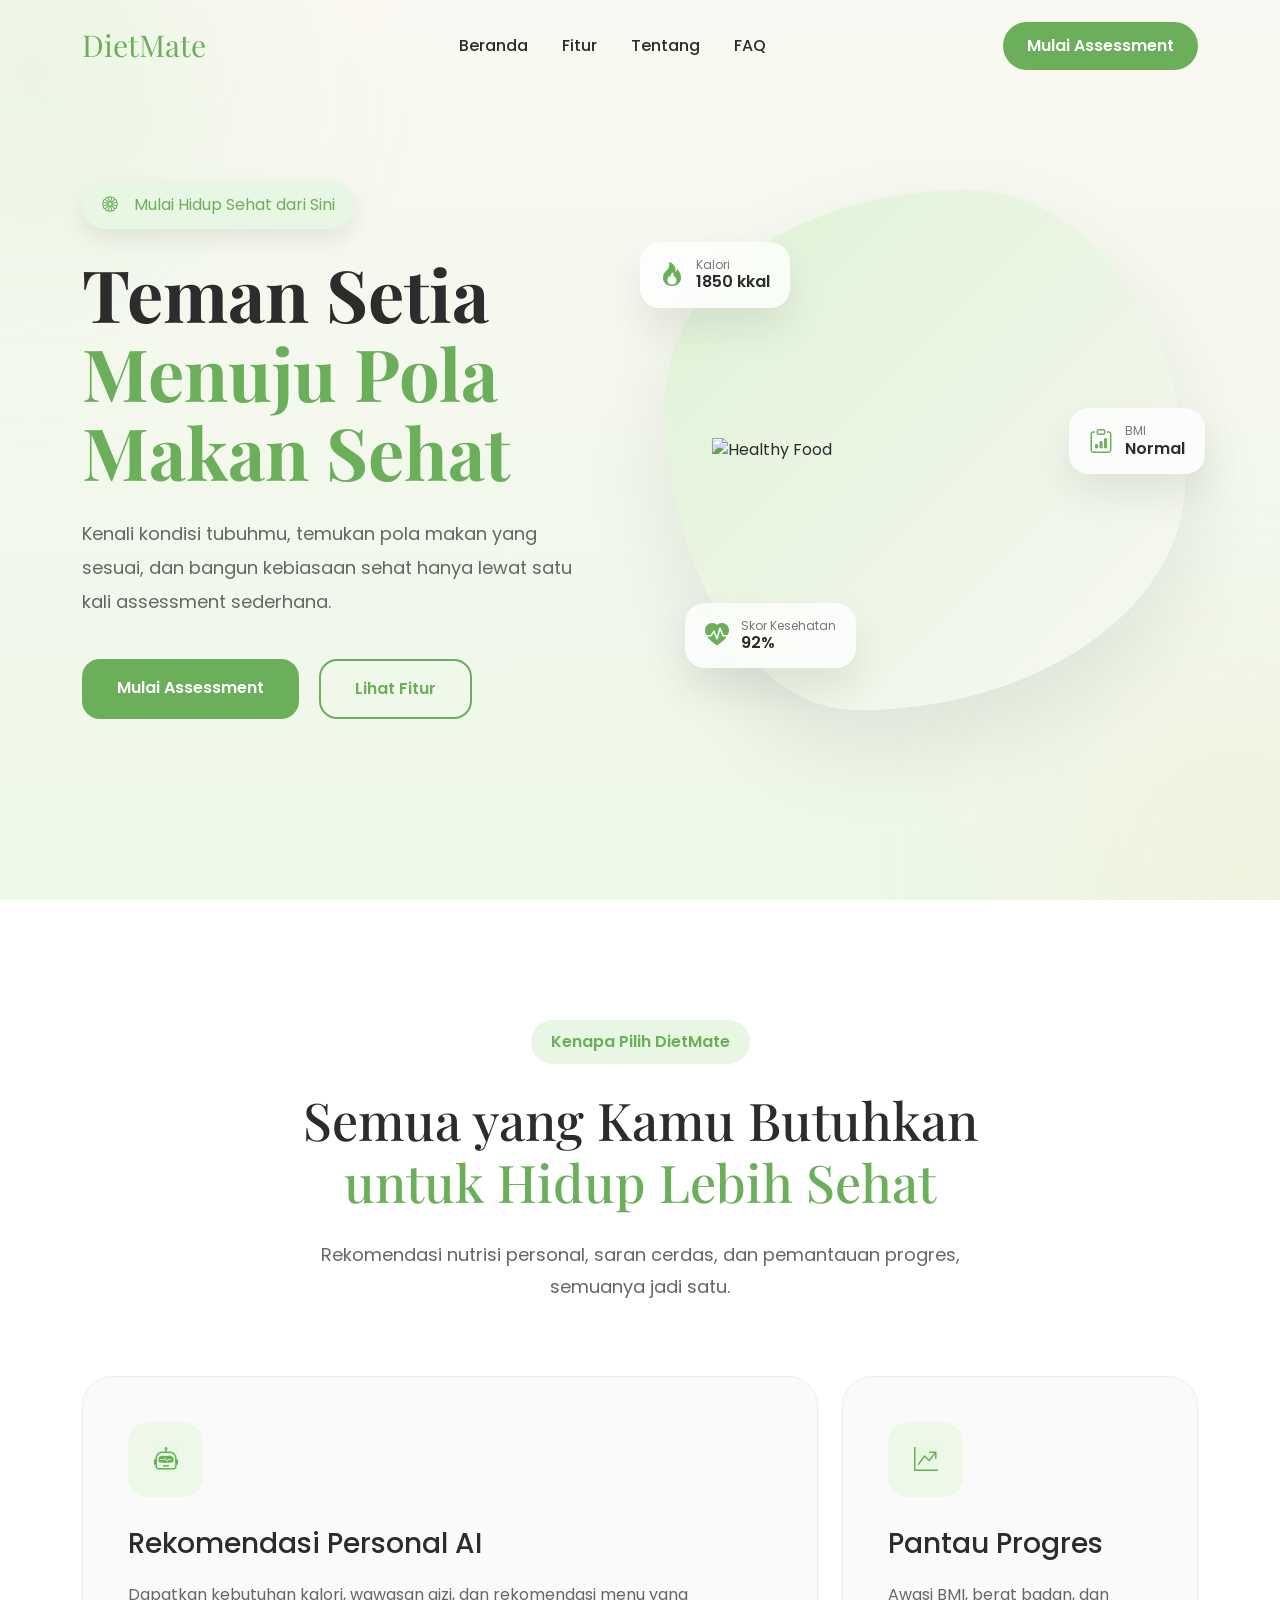
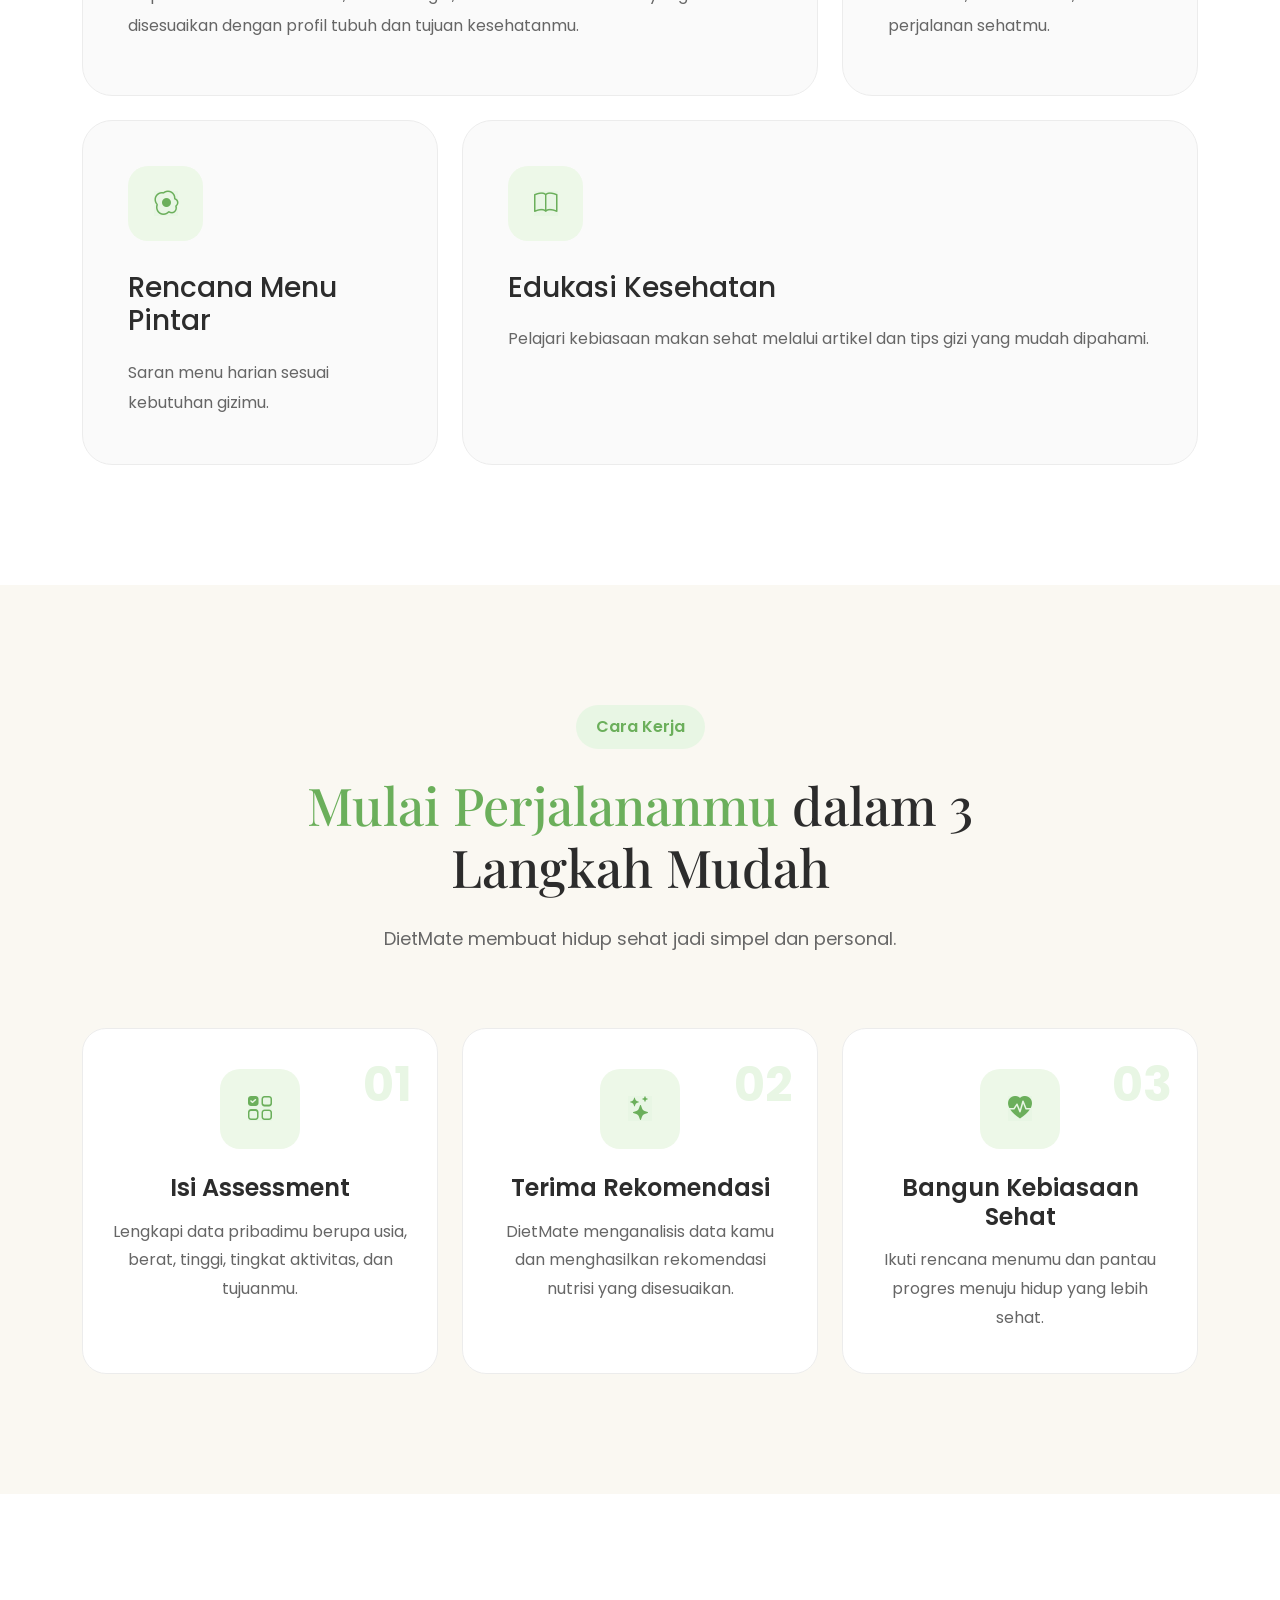
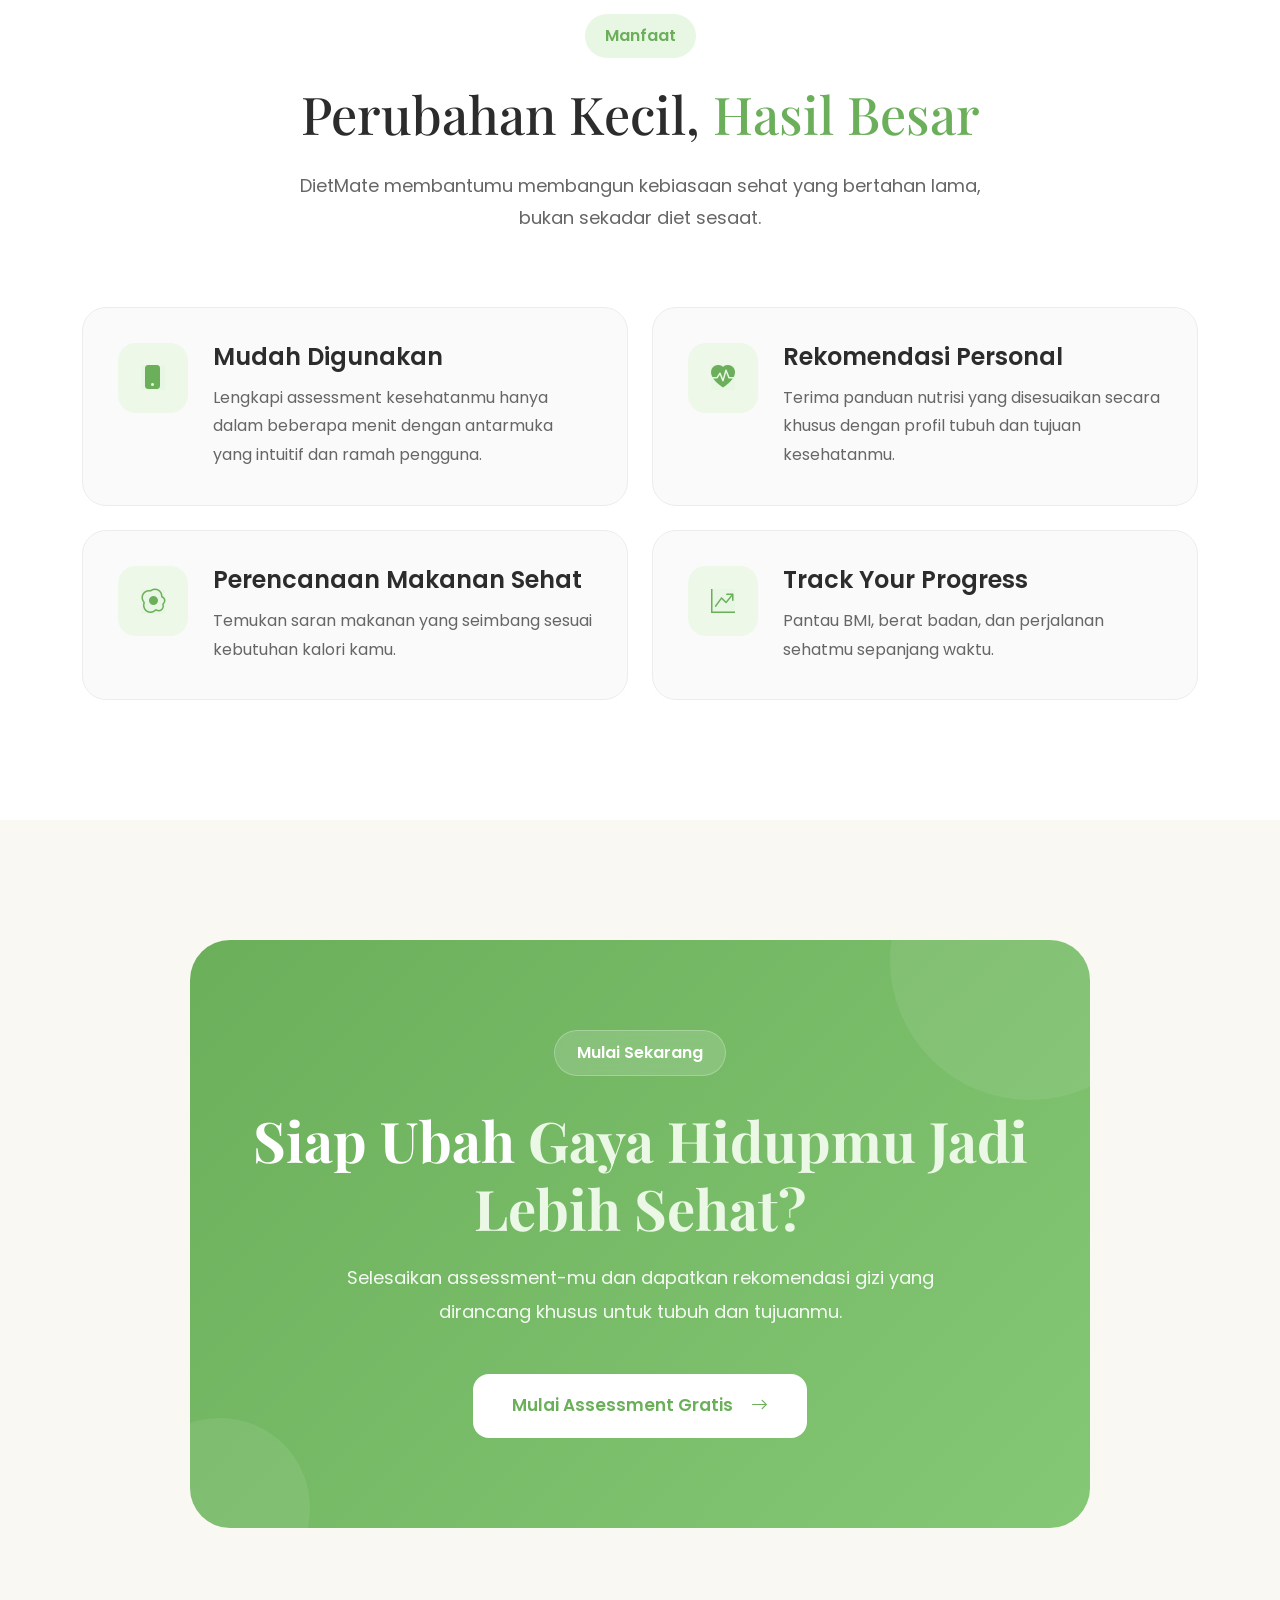
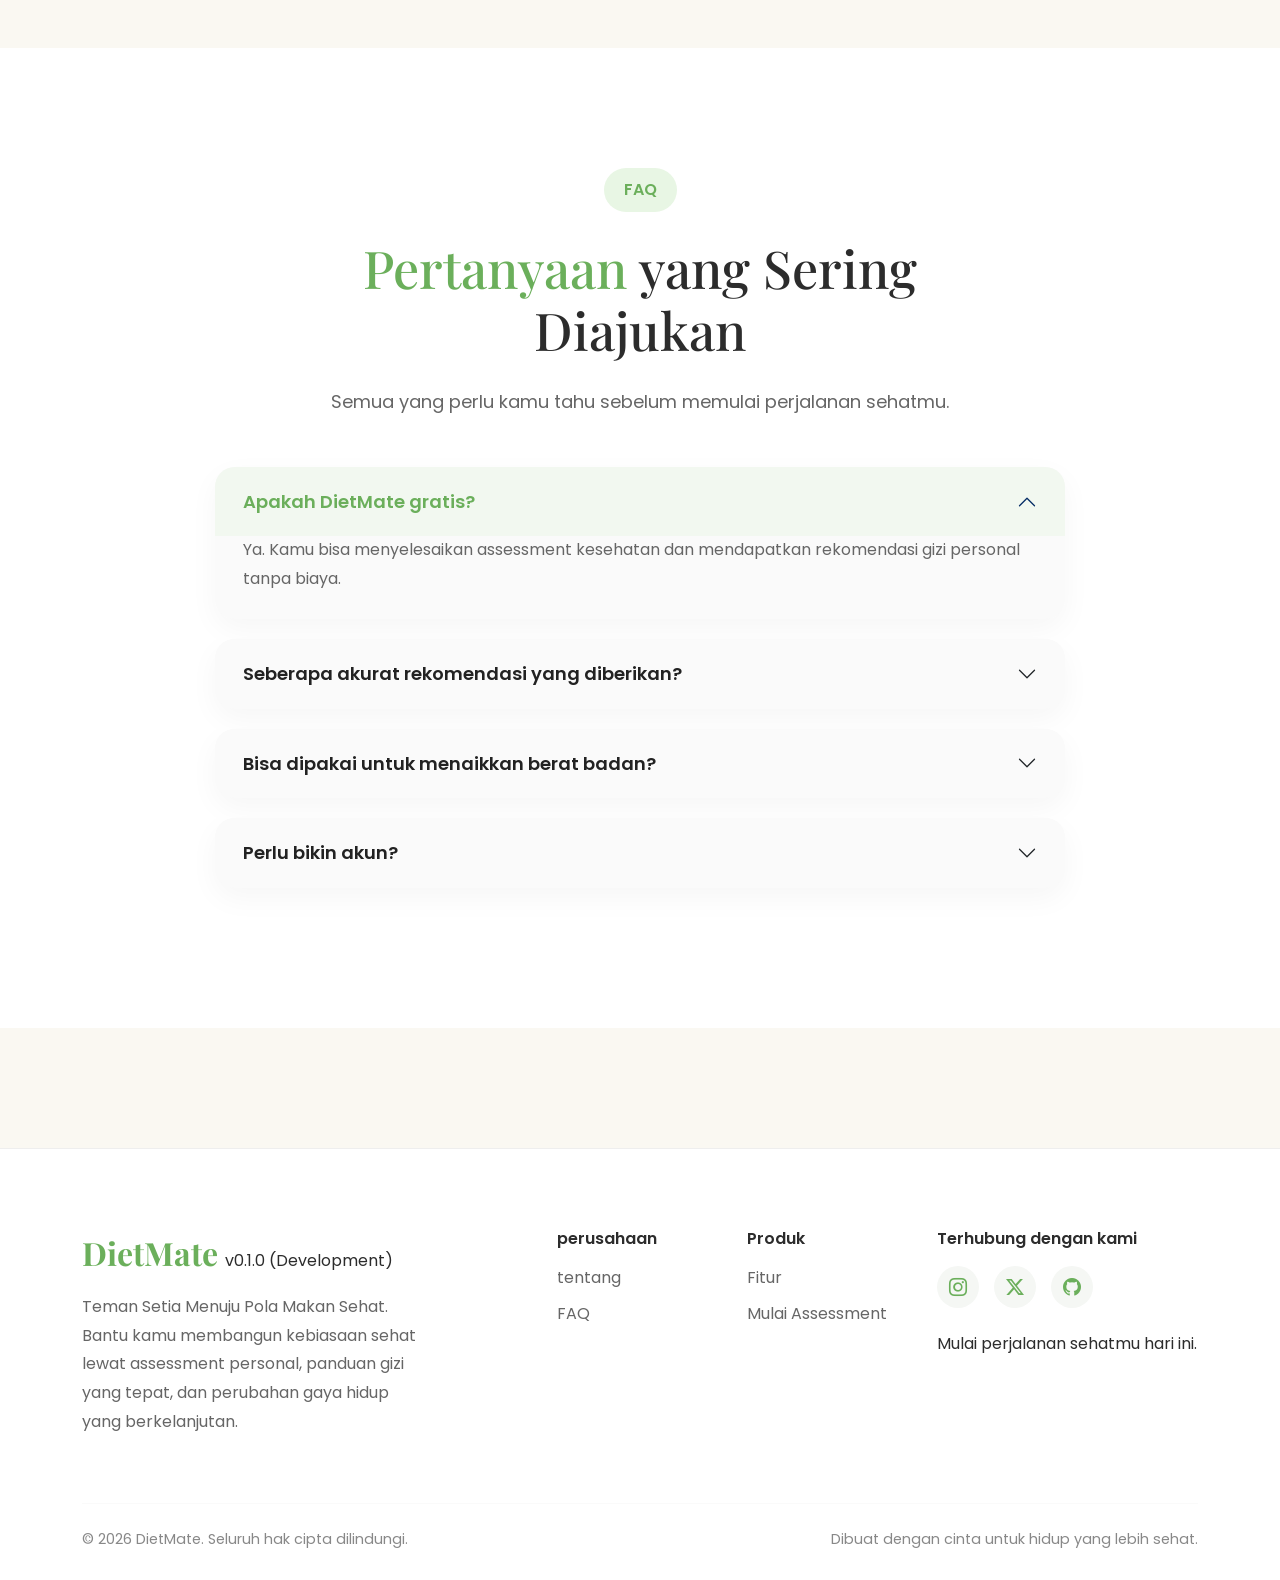
==== commit 32d546c3: "Final" ====
--- a/index.html
+++ b/index.html
@@ -83,19 +83,19 @@
                 Mulai Hidup Sehat dari Sini
               </span>
 
-              <h1 class="hero-title hero-animate" data-aos="fade-up" data-aos-delay="100">
+              <h1 class="hero-title hero-animate" data-aos="fade-up" data-aos-delay="1100">
                 Teman Setia
 
                 <span>Menuju Pola Makan Sehat</span>
               </h1>
 
-              <p class="hero-description hero-animate" data-aos="fade-up" data-aos-delay="200">
+              <p class="hero-description hero-animate" data-aos="fade-up" data-aos-delay="1200">
                 Kenali kondisi tubuhmu, temukan pola makan yang sesuai, dan
                 bangun kebiasaan sehat hanya lewat satu kali assessment
                 sederhana.
               </p>
 
-              <div class="hero-buttons hero-animate" data-aos="fade-up" data-aos-delay="300">
+              <div class="hero-buttons hero-animate" data-aos="fade-up" data-aos-delay="200">
                 <a href="pages/assessment.html" class="btn btn-primary-custom">
                   Mulai Assessment
                 </a>
@@ -223,7 +223,7 @@
 
       <section class="how-it-works" id="how-it-works">
         <div class="container">
-          <div class="section-heading text-center">
+          <div class="section-heading text-center" data-aos="fade-up">
             <span class="section-badge"> Cara Kerja </span>
 
             <h2 class="section-title">
@@ -237,7 +237,7 @@
           </div>
 
           <div class="row justify-content-center mt-5 g-4">
-            <div class="col-lg-4 col-md-6">
+            <div class="col-lg-4 col-md-6" data-aos="fade-up" data-aos-delay="0">
               <div class="step-card">
                 <div class="step-number">01</div>
 
@@ -254,7 +254,7 @@
               </div>
             </div>
 
-            <div class="col-lg-4 col-md-6">
+            <div class="col-lg-4 col-md-6" data-aos="fade-up" data-aos-delay="100">
               <div class="step-card">
                 <div class="step-number">02</div>
 
@@ -271,7 +271,7 @@
               </div>
             </div>
 
-            <div class="col-lg-4 col-md-6">
+            <div class="col-lg-4 col-md-6" data-aos="fade-up" data-aos-delay="300">
               <div class="step-card">
                 <div class="step-number">03</div>
 
@@ -293,7 +293,7 @@
 
       <section class="benefits" id="benefits">
         <div class="container">
-          <div class="section-heading text-center">
+          <div class="section-heading text-center" data-aos="fade-up">
             <span class="section-badge"> Manfaat </span>
 
             <h2 class="section-title">
@@ -308,7 +308,7 @@
           </div>
 
           <div class="row g-4 mt-5">
-            <div class="col-lg-6">
+            <div class="col-lg-6" data-aos="fade-up" data-aos-delay="0">
               <div class="benefit-card">
                 <div class="benefit-icon">
                   <i class="bi bi-phone-fill"></i>
@@ -325,7 +325,7 @@
               </div>
             </div>
 
-            <div class="col-lg-6">
+            <div class="col-lg-6" data-aos="fade-up" data-aos-delay="100">
               <div class="benefit-card">
                 <div class="benefit-icon">
                   <i class="bi bi-heart-pulse-fill"></i>
@@ -342,7 +342,7 @@
               </div>
             </div>
 
-            <div class="col-lg-6">
+            <div class="col-lg-6" data-aos="fade-up" data-aos-delay="200">
               <div class="benefit-card">
                 <div class="benefit-icon">
                   <i class="bi bi-egg-fried"></i>
@@ -359,7 +359,7 @@
               </div>
             </div>
 
-            <div class="col-lg-6">
+            <div class="col-lg-6" data-aos="fade-up" data-aos-delay="300">
               <div class="benefit-card">
                 <div class="benefit-icon">
                   <i class="bi bi-graph-up-arrow"></i>
@@ -381,23 +381,23 @@
 
       <section class="cta-section">
         <div class="container">
-          <div class="cta-wrapper">
+          <div class="cta-wrapper" data-aos="fade-up">
             <div class="circle circle-1"></div>
             <div class="circle circle-2"></div>
 
-            <span class="section-badge"> Mulai Sekarang </span>
-
-            <h2>
+            <span class="section-badge" data-aos="fade-up" data-aos-delay="0"> Mulai Sekarang </span>
+
+            <h2 data-aos="fade-up" data-aos-delay="100">
               Siap Ubah
               <span>Gaya Hidupmu Jadi Lebih Sehat?</span>
             </h2>
 
-            <p>
+            <p data-aos="fade-up" data-aos-delay="200">
               Selesaikan assessment-mu dan dapatkan rekomendasi gizi yang
               dirancang khusus untuk tubuh dan tujuanmu.
             </p>
 
-            <a href="pages/assessment.html" class="btn btn-cta">
+            <a href="pages/assessment.html" class="btn btn-cta" data-aos="fade-up" data-aos-delay="300">
               Mulai Assessment Gratis
 
               <i class="bi bi-arrow-right ms-2"></i>
@@ -408,7 +408,7 @@
 
       <section class="faq-section" id="faq">
         <div class="container">
-          <div class="section-heading text-center">
+          <div class="section-heading text-center" data-aos="fade-up">
             <span class="section-badge"> FAQ </span>
 
             <h2 class="section-title">
@@ -422,7 +422,7 @@
           </div>
 
           <div class="faq-wrapper mt-5">
-            <div class="accordion" id="faqAccordion">
+            <div class="accordion" id="faqAccordion" data-aos="fade-up" data-aos-delay="100">
               <div class="accordion-item">
                 <h2 class="accordion-header">
                   <button
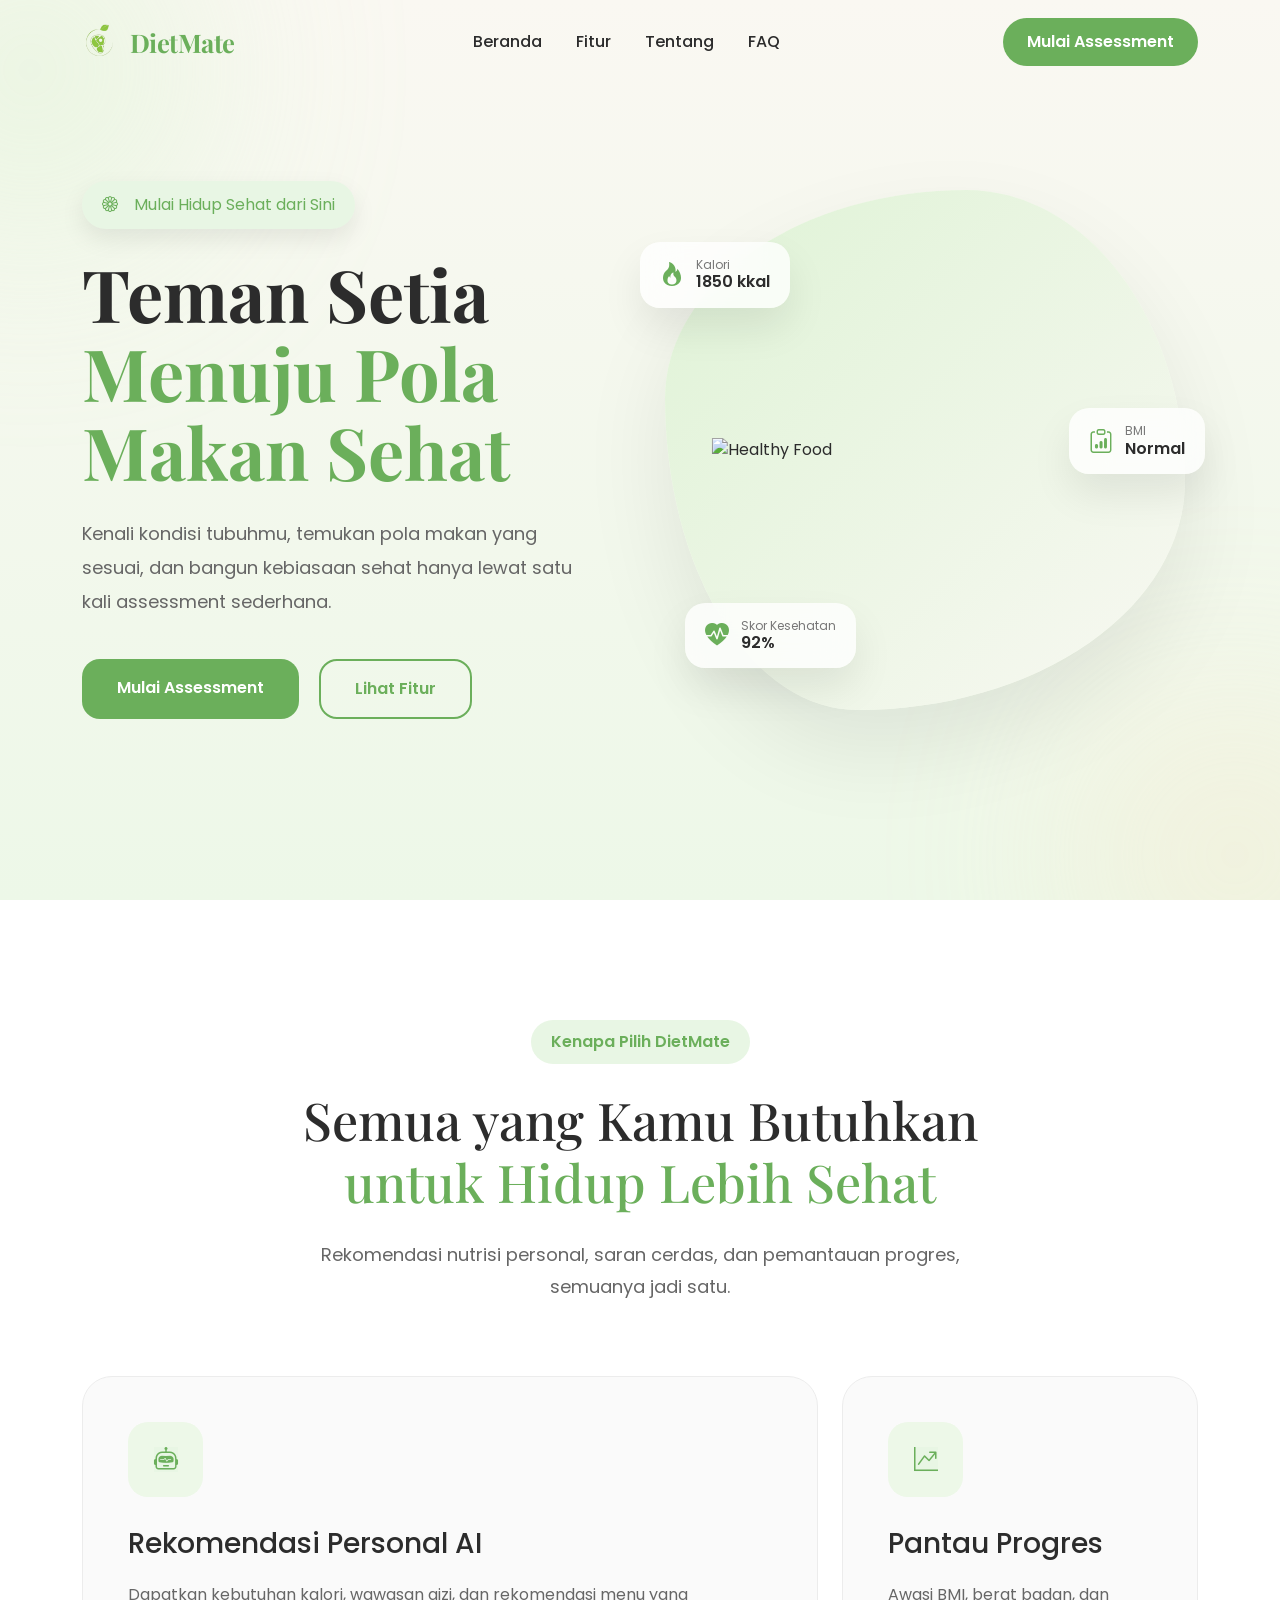
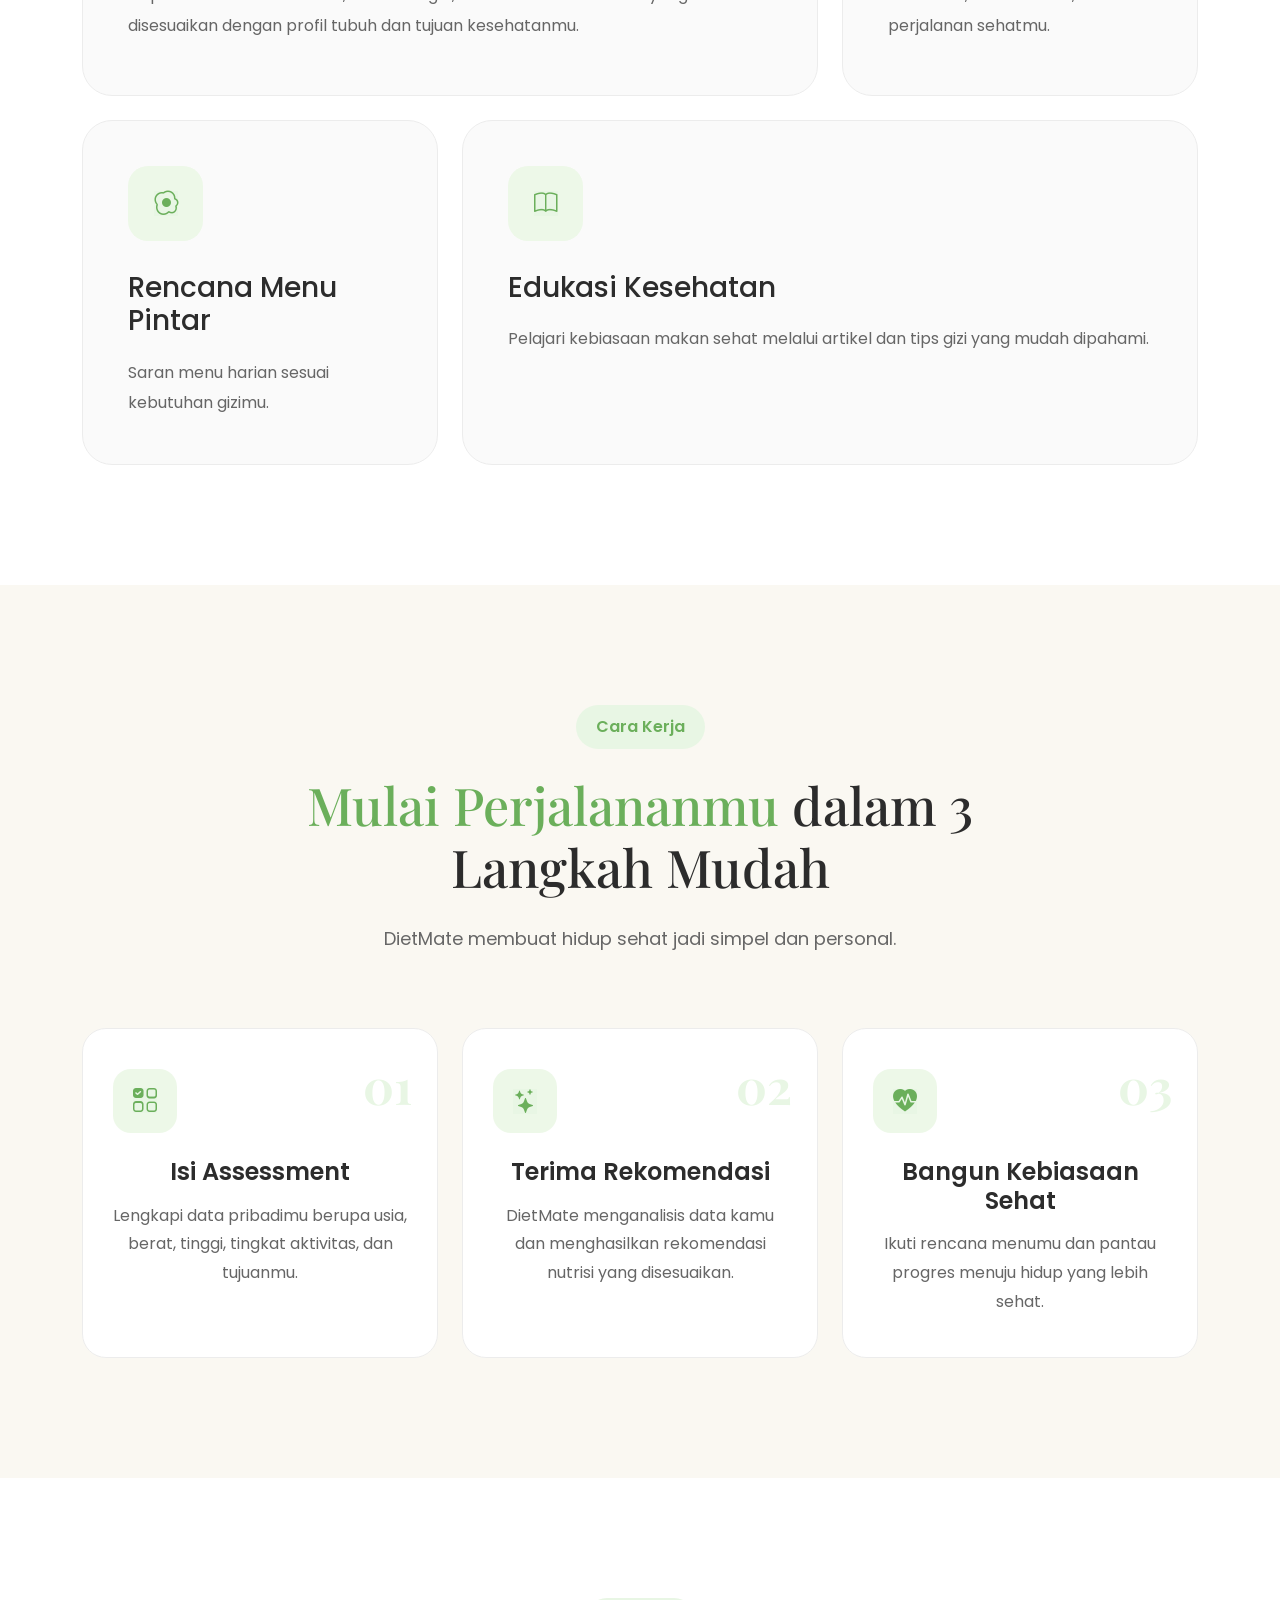
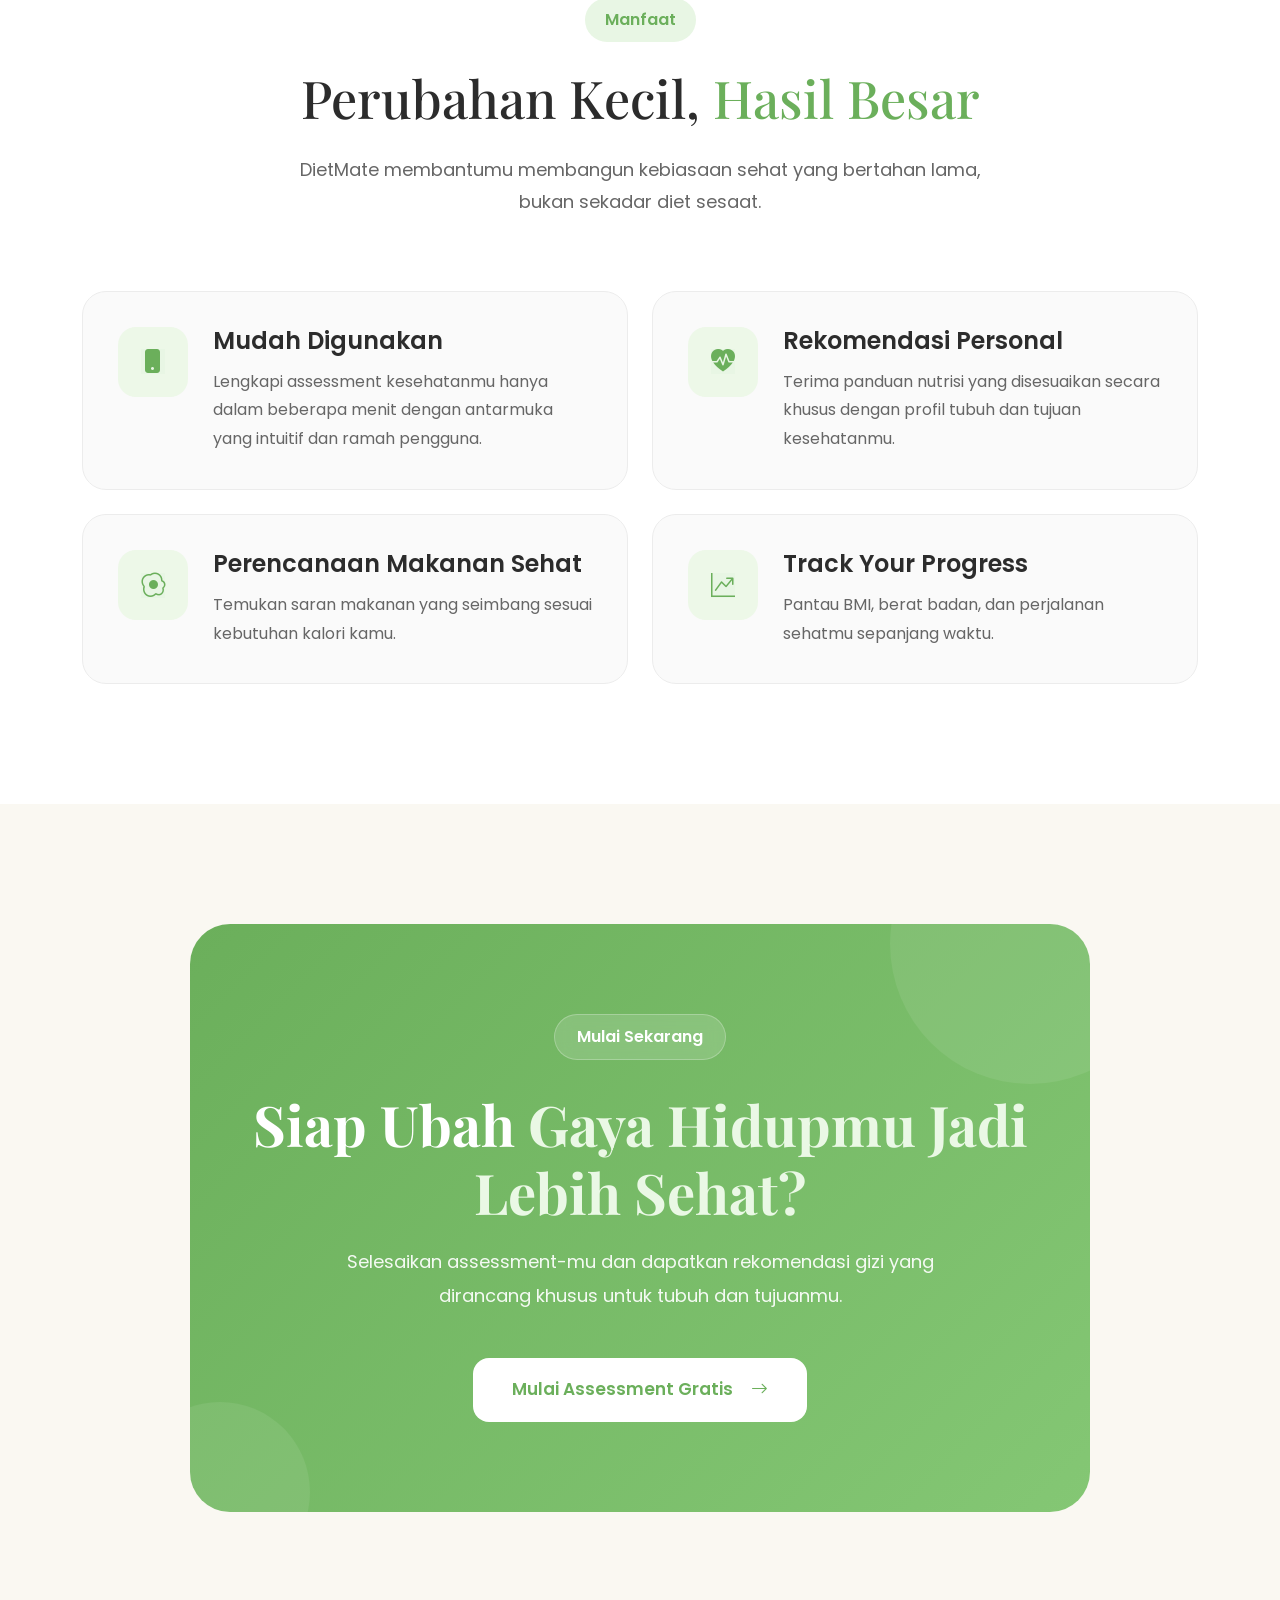
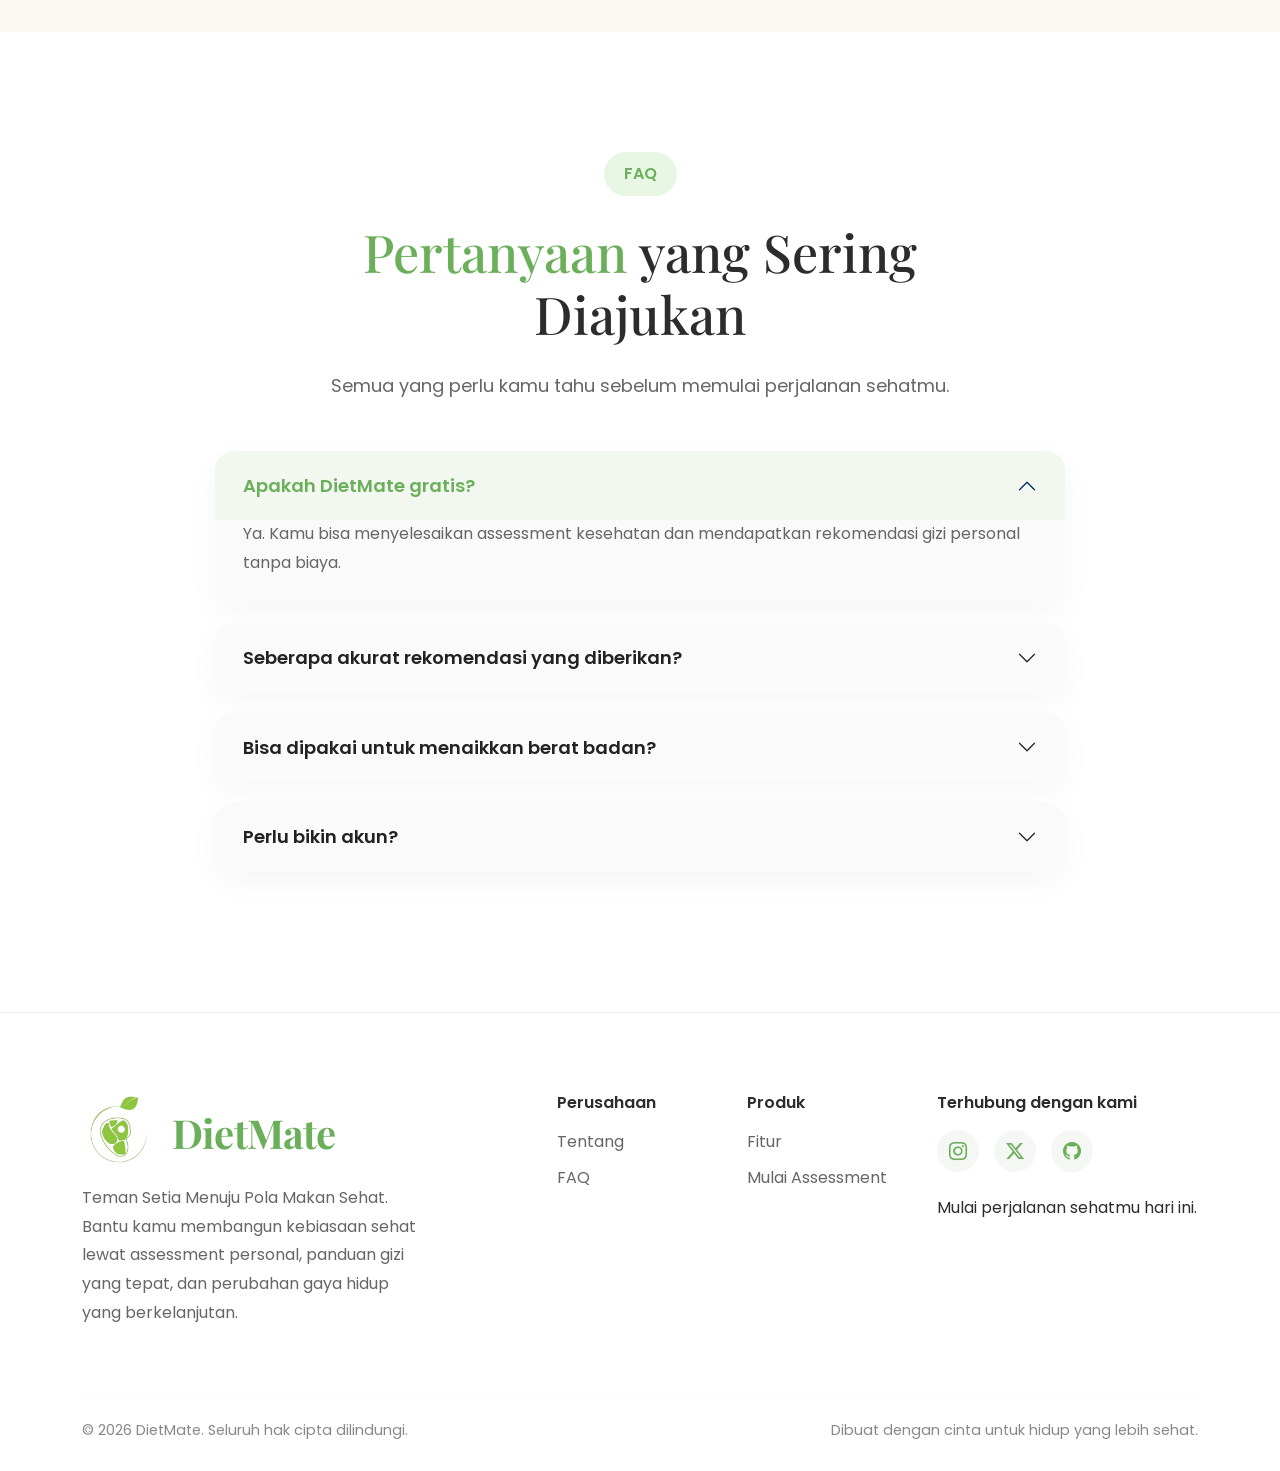
==== commit b7abce9e: "add logo dietmate" ====
--- a/index.html
+++ b/index.html
@@ -4,14 +4,14 @@
     <meta charset="UTF-8" />
     <meta name="viewport" content="width=device-width, initial-scale=1.0" />
 
-    <title>DietMate | Your Personal Healthy Diet Companion</title>
+    <title>DietMate | Teman Setia Diet Sehatmu</title>
 
     <link
       href="https://cdn.jsdelivr.net/npm/bootstrap@5.3.7/dist/css/bootstrap.min.css"
       rel="stylesheet"
     />
 
-    <link rel="icon" type="image/x-icon" href="assets/images/logo.png" />
+    <link rel="icon" type="image/x-icon" href="assets/images/logoo.png" />
 
     <link
       rel="stylesheet"
--- a/css/style.css
+++ b/css/style.css
@@ -596,6 +596,8 @@
 
     right:25px;
 
+    font-family:"Playfair Display",serif;
+
     font-size:3rem;
 
     font-weight:700;
@@ -606,25 +608,24 @@
 
 .step-icon{
 
-    width:80px;
-
-    height:80px;
-
-    margin:0 auto 25px;
+    position: relative;
+    z-index: 2;
+
+    width: 64px;
+    height: 64px;
+
+    display: flex;
+    align-items: center;
+    justify-content: center;
+
+    margin-bottom: 25px;
+
+    border-radius: 18px;
 
     background: #edf8e8;
-
     color: #6baf5b;
 
-    border-radius:20px;
-
-    display:flex;
-
-    align-items:center;
-
-    justify-content:center;
-
-    font-size:32px;
+    font-size: 1.5rem;
 
 }
 
--- a/css/navbar.css
+++ b/css/navbar.css
@@ -1,190 +1,193 @@
-.custom-navbar{
+.custom-navbar {
+  padding: 18px 0;
 
-    padding:18px 0;
+  transition: 0.3s ease;
 
-    transition:.3s ease;
-
-    background:transparent;
-
+  background: transparent;
 }
 
-.navbar-scrolled{
+.navbar-scrolled {
+  background: rgba(255, 255, 255, 0.85);
 
-    background:rgba(255,255,255,.85);
+  backdrop-filter: blur(18px);
 
-    backdrop-filter:blur(18px);
-
-    box-shadow:0 12px 30px rgba(0,0,0,.06);
-
+  box-shadow: 0 12px 30px rgba(0, 0, 0, 0.06);
 }
 
-.logo-text{
+.logo-text {
+  font-family: "Playfair Display", serif;
 
-    font-family:"Playfair Display",serif;
+  font-size: 30px;
 
-    font-size:30px;
-
-    color:#6BAF5B;
-
+  color: #6baf5b;
 }
 
-.navbar-nav{
-
-    gap:18px;
-
+.navbar-brand.logo-brand {
+  display: inline-flex;
+  align-items: center;
+  gap: 10px;
+  text-decoration: none;
 }
 
-.nav-link{
-
-    font-family:"Poppins",sans-serif;
-
-    color:#2C2C2C;
-
-    font-weight:500;
-
-    position:relative;
-
-    transition:.3s;
-
+.logo-brand .logo-img {
+  width: 38px;
+  height: 38px;
+  object-fit: contain;
+  display: block;
+  flex-shrink: 0;
 }
 
-.nav-link:hover{
-
-    color:#6BAF5B;
-
+.logo-brand .logo-text {
+  font-family: "Playfair Display", serif;
+  font-size: 1.6rem;
+  font-weight: 700;
+  color: #6BAF5B;
+  letter-spacing: -0.02em;
 }
 
-.nav-link::after{
-
-    content:"";
-
-    position:absolute;
-
-    left:0;
-
-    bottom:-6px;
-
-    width:0;
-
-    height:2px;
-
-    background:#6BAF5B;
-
-    transition:.3s;
-
+.navbar-nav {
+  gap: 18px;
 }
 
-.nav-link:hover::after{
+.nav-link {
+  font-family: "Poppins", sans-serif;
 
-    width:100%;
+  color: #2c2c2c;
 
+  font-weight: 500;
+
+  position: relative;
+
+  transition: 0.3s;
 }
 
-.btn-success{
-
-    background:#6BAF5B;
-
-    border:none;
-
-    padding:12px 24px;
-
-    font-weight:600;
-
-    transition:.3s;
-
+.nav-link:hover {
+  color: #6baf5b;
 }
 
-.btn-success:hover{
+.nav-link::after {
+  content: "";
 
-    background:#497C3A;
+  position: absolute;
 
+  left: 0;
+
+  bottom: -6px;
+
+  width: 0;
+
+  height: 2px;
+
+  background: #6baf5b;
+
+  transition: 0.3s;
+}
+
+.nav-link:hover::after {
+  width: 100%;
+}
+
+.btn-success {
+  background: #6baf5b;
+
+  border: none;
+
+  padding: 12px 24px;
+
+  font-weight: 600;
+
+  transition: 0.3s;
+}
+
+.btn-success:hover {
+  background: #497c3a;
 }
 
 .hamburger-icon {
-    width: 28px;
-    height: 22px;
-    display: inline-flex;
-    flex-direction: column;
-    justify-content: space-between;
+  width: 28px;
+  height: 22px;
+  display: inline-flex;
+  flex-direction: column;
+  justify-content: space-between;
 }
 
 .hamburger-icon span {
-    display: block;
-    width: 100%;
-    height: 2px;
-    border-radius: 2px;
-    background: #2C2C2C;
-    transition:
-        transform 0.3s ease,
-        opacity 0.2s ease;
-    transform-origin: center;
+  display: block;
+  width: 100%;
+  height: 2px;
+  border-radius: 2px;
+  background: #2c2c2c;
+  transition:
+    transform 0.3s ease,
+    opacity 0.2s ease;
+  transform-origin: center;
 }
 
 .navbar-toggler[aria-expanded="true"] .hamburger-icon span:nth-child(1) {
-    transform: translateY(10px) rotate(45deg);
+  transform: translateY(10px) rotate(45deg);
 }
 
 .navbar-toggler[aria-expanded="true"] .hamburger-icon span:nth-child(2) {
-    opacity: 0;
+  opacity: 0;
 }
 
 .navbar-toggler[aria-expanded="true"] .hamburger-icon span:nth-child(3) {
-    transform: translateY(-10px) rotate(-45deg);
+  transform: translateY(-10px) rotate(-45deg);
 }
 
 @media (max-width: 991px) {
-    .custom-navbar {
-        width: 100%;
-        max-width: 100%;
-    }
+  .custom-navbar {
+    width: 100%;
+    max-width: 100%;
+  }
 
-    .navbar {
-        width: 100%;
-        max-width: 100%;
-    }
+  .navbar {
+    width: 100%;
+    max-width: 100%;
+  }
 
-    .navbar-collapse {
-        width: 100%;
-        max-width: 100%;
-        background: rgba(255, 255, 255, 0.96);
-        border-radius: 18px;
-        padding: 16px;
-        margin-top: 12px;
-    }
+  .navbar-collapse {
+    width: 100%;
+    max-width: 100%;
+    background: rgba(255, 255, 255, 0.96);
+    border-radius: 18px;
+    padding: 16px;
+    margin-top: 12px;
+  }
 
-    .navbar-nav {
-        width: 100%;
-        max-width: 100%;
-        gap: 8px;
-    }
+  .navbar-nav {
+    width: 100%;
+    max-width: 100%;
+    gap: 8px;
+  }
 
-    .nav-item {
-        width: 100%;
-    }
+  .nav-item {
+    width: 100%;
+  }
 
-    .nav-link {
-        display: block;
-        width: 100%;
-        padding: 8px 0;
-        color: #2C2C2C;
-    }
+  .nav-link {
+    display: block;
+    width: 100%;
+    padding: 8px 0;
+    color: #2c2c2c;
+  }
 
-    .navbar-collapse .btn-success {
-        display: block;
-        width: 100%;
-        margin-top: 8px;
-        padding: 10px 14px;
-        border-radius: 12px;
-        color: #6BAF5B;
-        color: #fff;
-        border: 1px solid #dfeee0;
-        box-shadow: none;
-        text-align: left;
-        font-weight: 500;
-    }
+  .navbar-collapse .btn-success {
+    display: block;
+    width: 100%;
+    margin-top: 8px;
+    padding: 10px 14px;
+    border-radius: 12px;
+    color: #6baf5b;
+    color: #fff;
+    border: 1px solid #dfeee0;
+    box-shadow: none;
+    text-align: left;
+    font-weight: 500;
+  }
 
-    .navbar-collapse .btn-success:hover {
-        background: #edf8e8;
-        color: #6BAF5B;
-    }
-}+  .navbar-collapse .btn-success:hover {
+    background: #edf8e8;
+    color: #6baf5b;
+  }
+}
--- a/css/footer.css
+++ b/css/footer.css
@@ -1,22 +1,45 @@
 .footer {
     background: #ffffff;
     padding: 80px 0 30px;
-    margin-top: 120px;
+    /* margin-top: 120px; */
     border-top: 1px solid #eeeeee;
 }
 
 .footer-logo {
-    text-decoration: none;
-    font-family: "Playfair Display", serif;
-    font-size: 2rem;
-    font-weight: 700;
-    color: #6BAF5B;
+  display: inline-flex;
+  align-items: center;
+  gap: 10px;
+  text-decoration: none;
 }
 
+.footer-brand-logo {
+  width: 80px;
+  height: 80px;
+  object-fit: contain;
+  display: block;
+  flex-shrink: 0;
+}
+
+.footer-logo span {
+  font-family: "Playfair Display", serif;
+  font-size: 2.5rem;
+  font-weight: 700;
+  color: #6BAF5B;
+  letter-spacing: -0.02em;
+}
+
+/* .footer-version {
+  display: inline-block;
+  margin-top: 8px;
+  font-family: "Poppins", sans-serif;
+  font-size: 0.8rem;
+  color: #7b7b7b;
+} */
+
 .footer-description {
-    color: #666;
-    line-height: 1.8;
-    max-width: 340px;
+  color: #666;
+  line-height: 1.8;
+  max-width: 340px;
 }
 
 .footer-title {
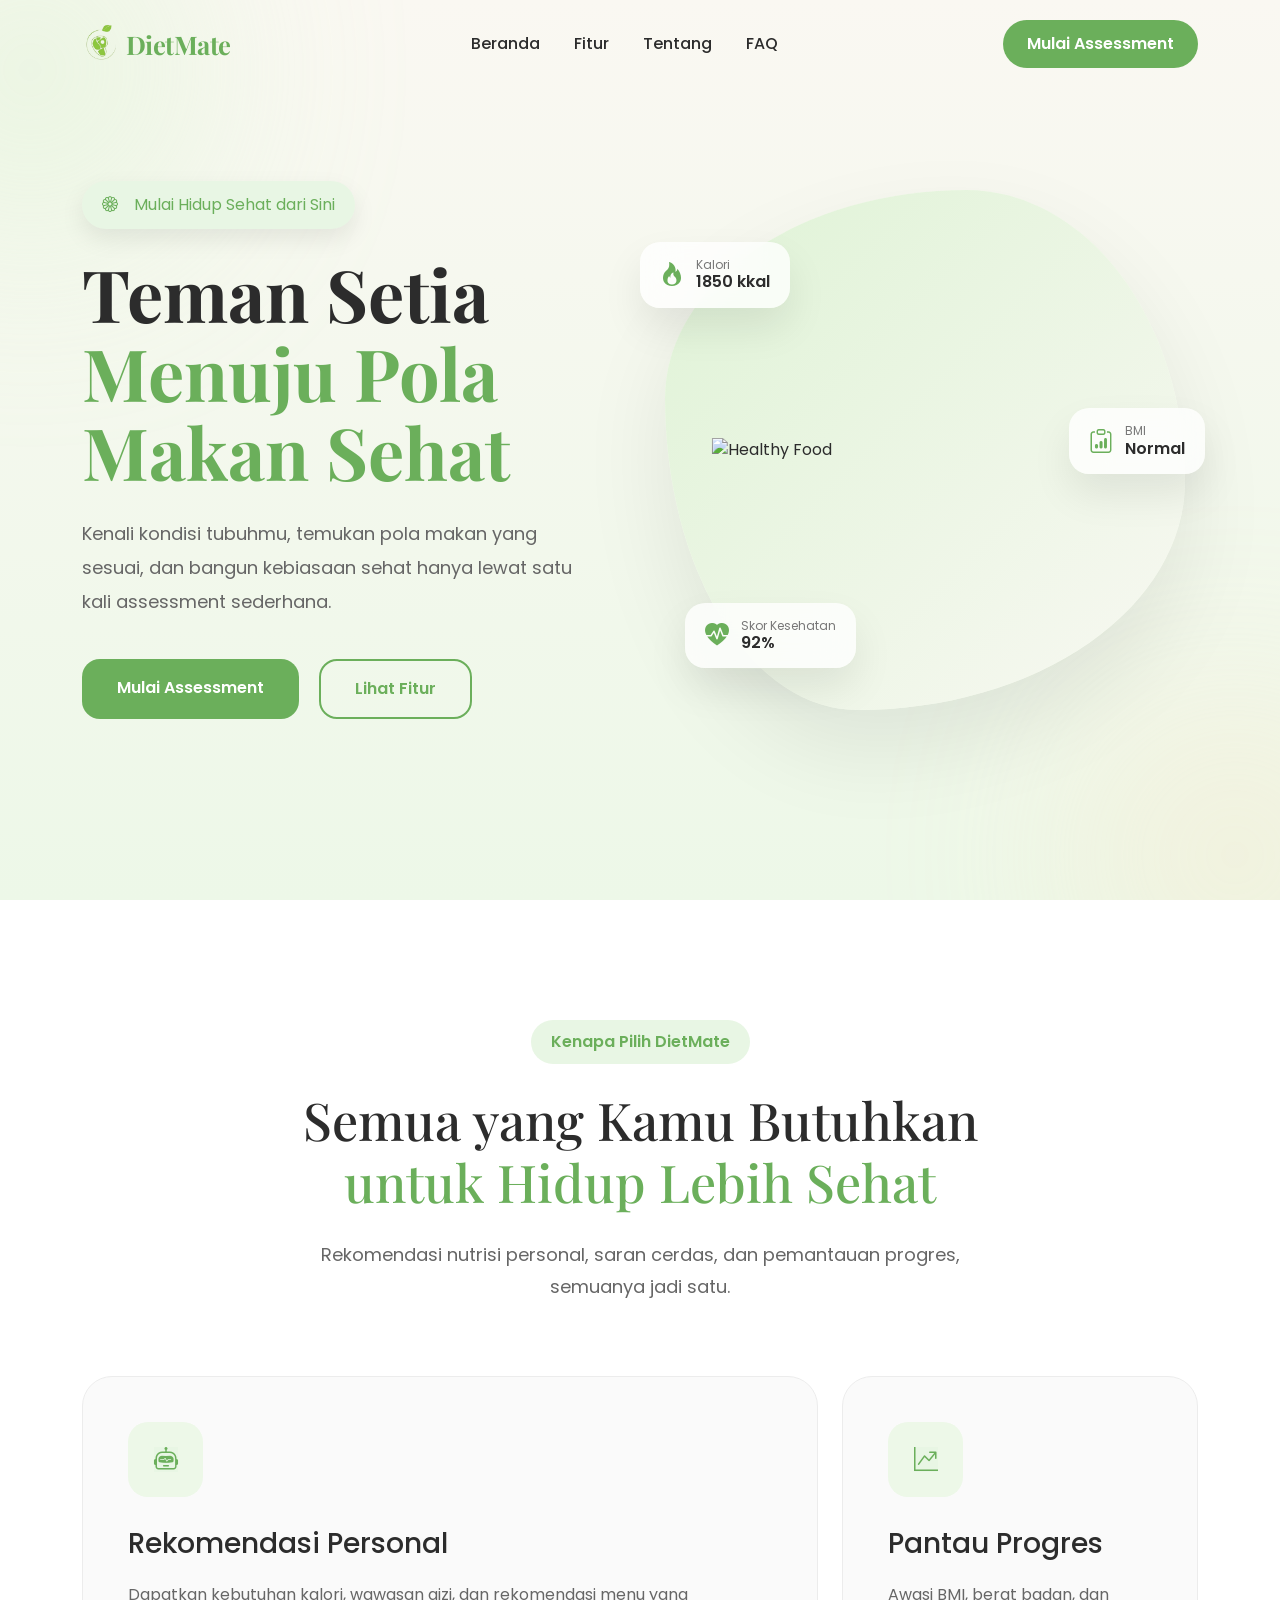
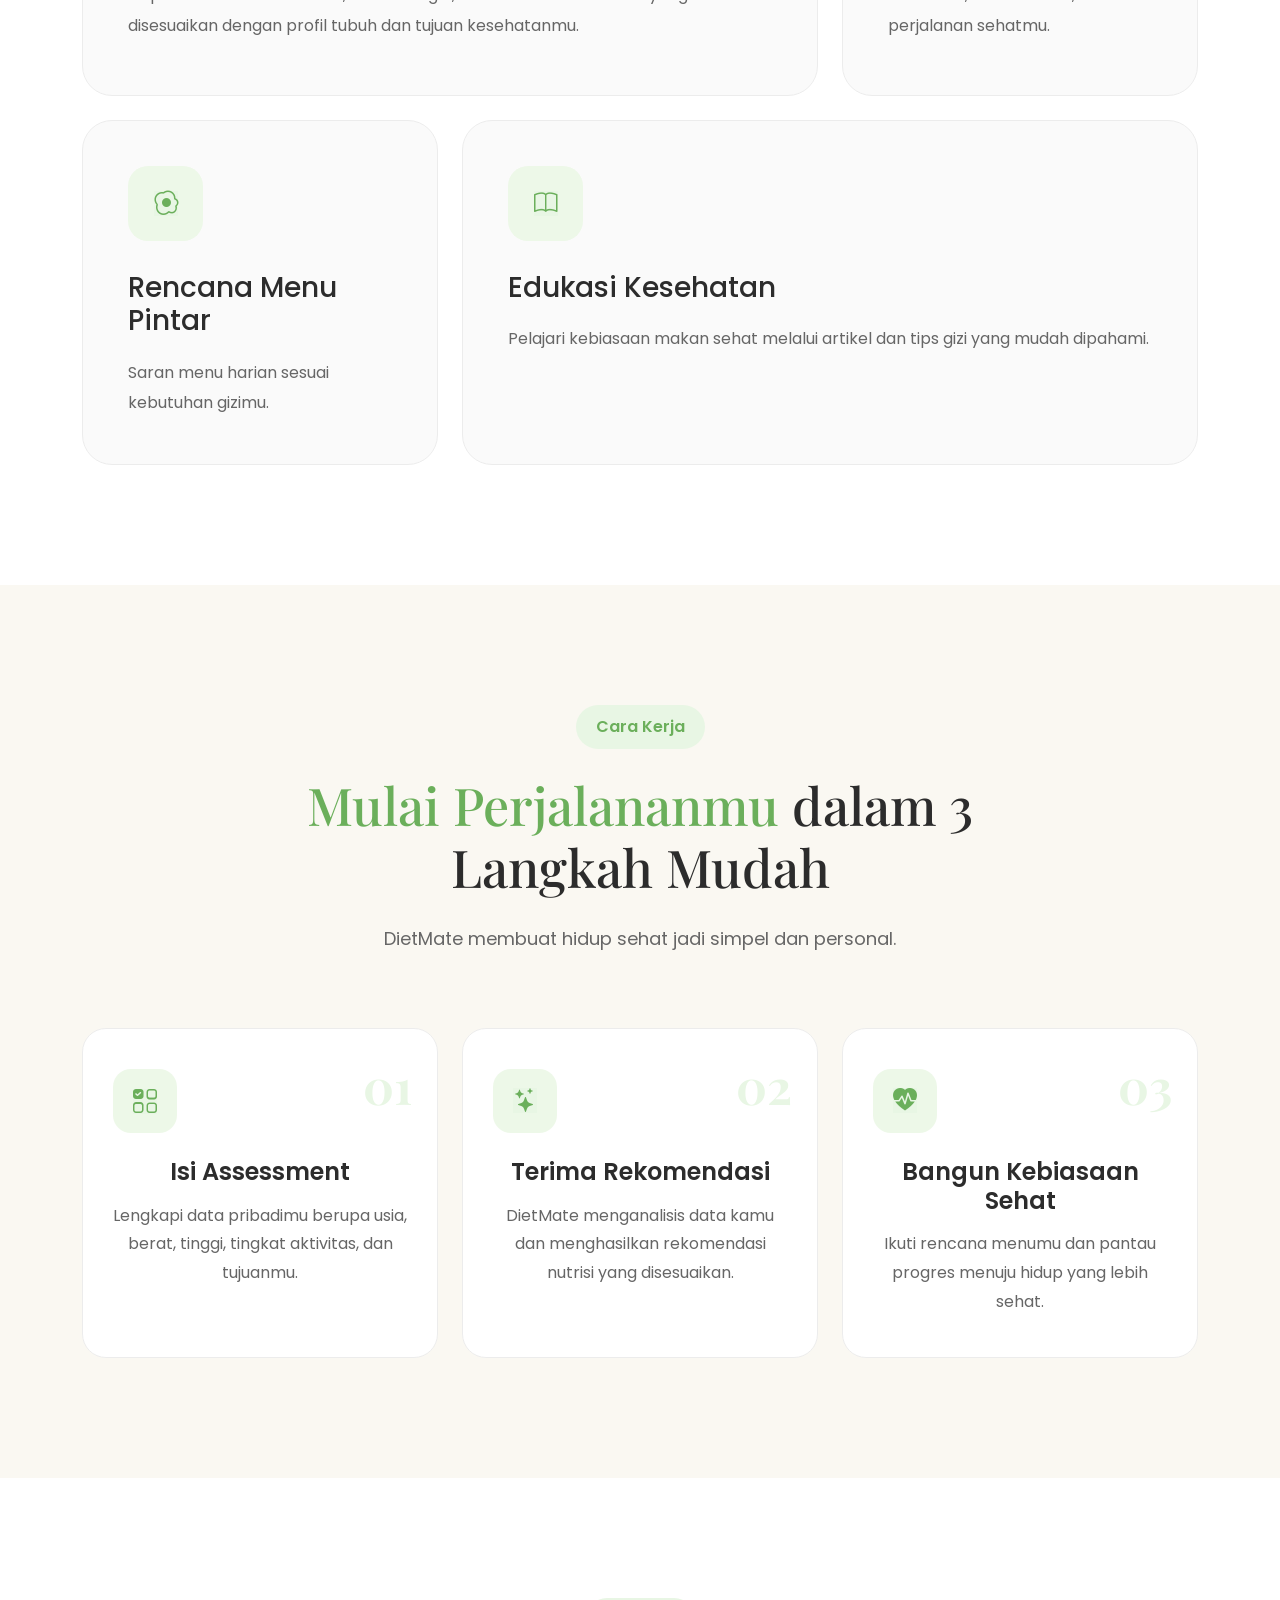
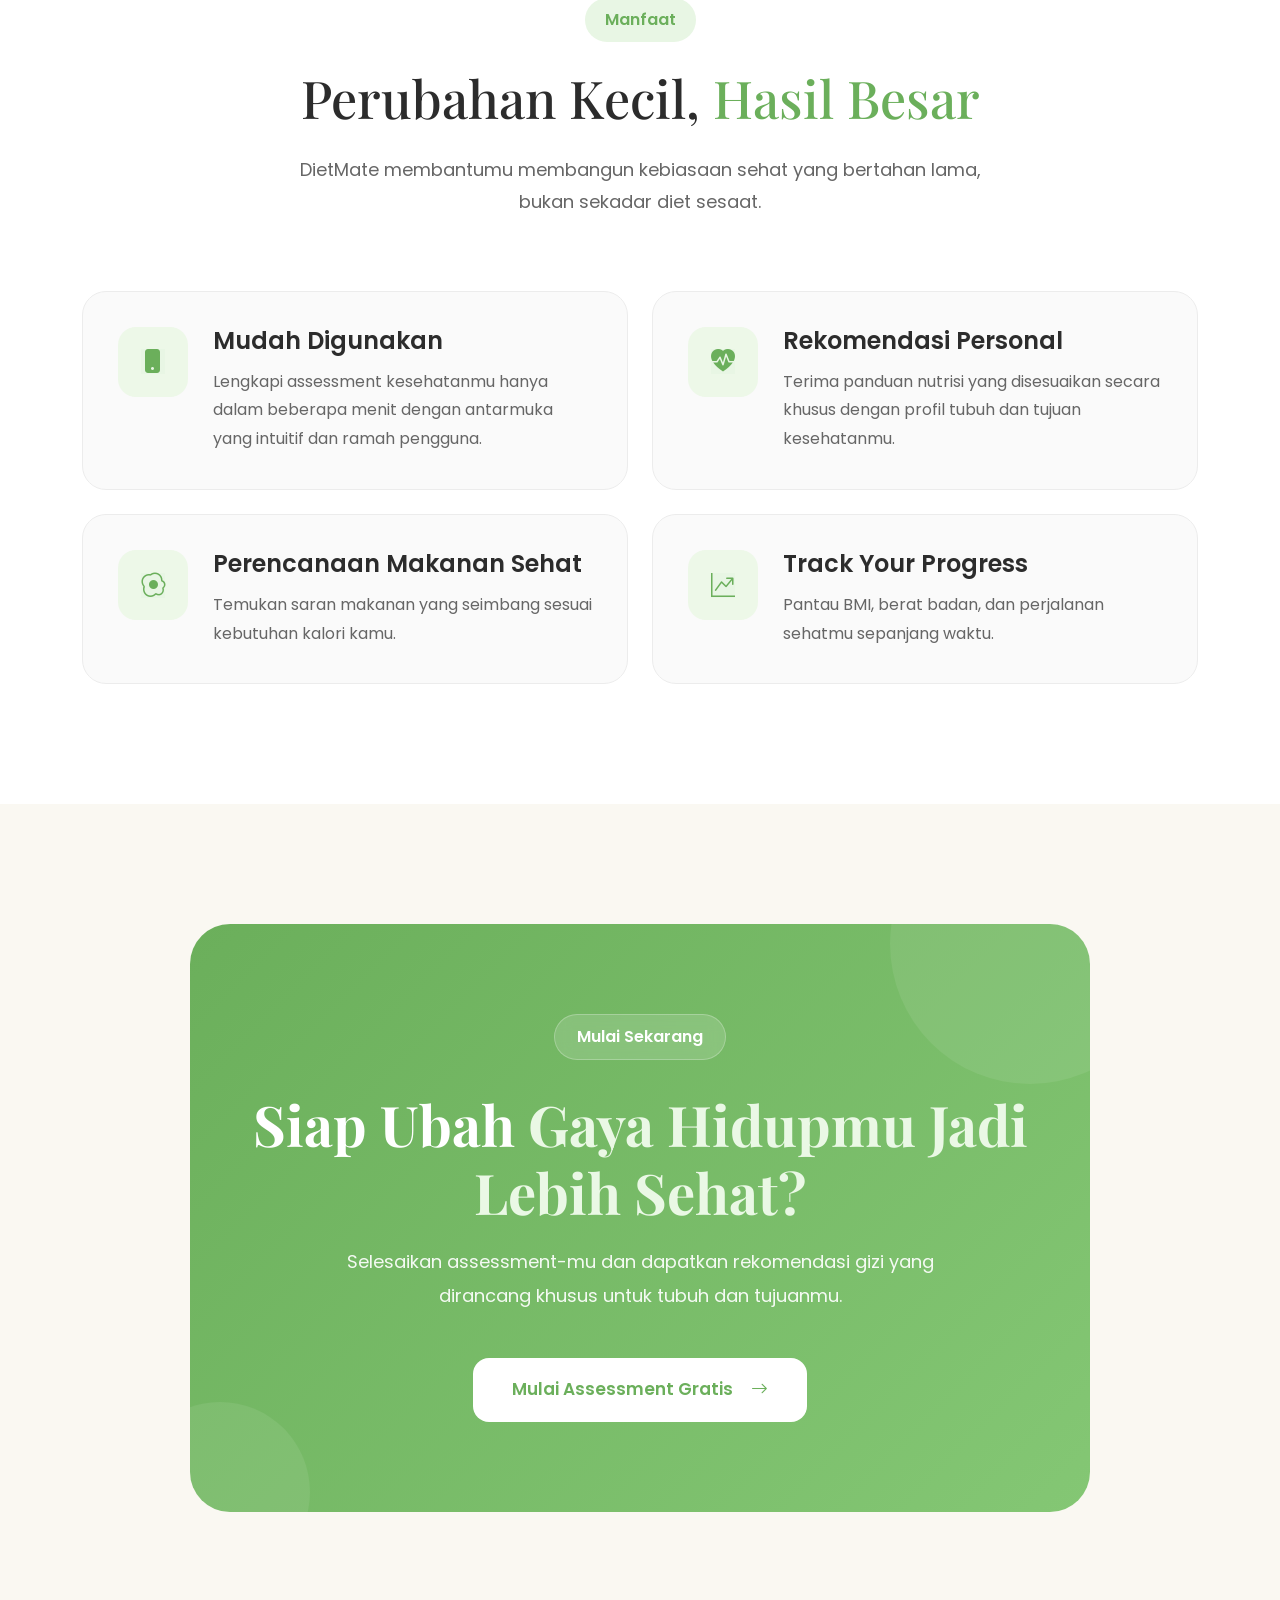
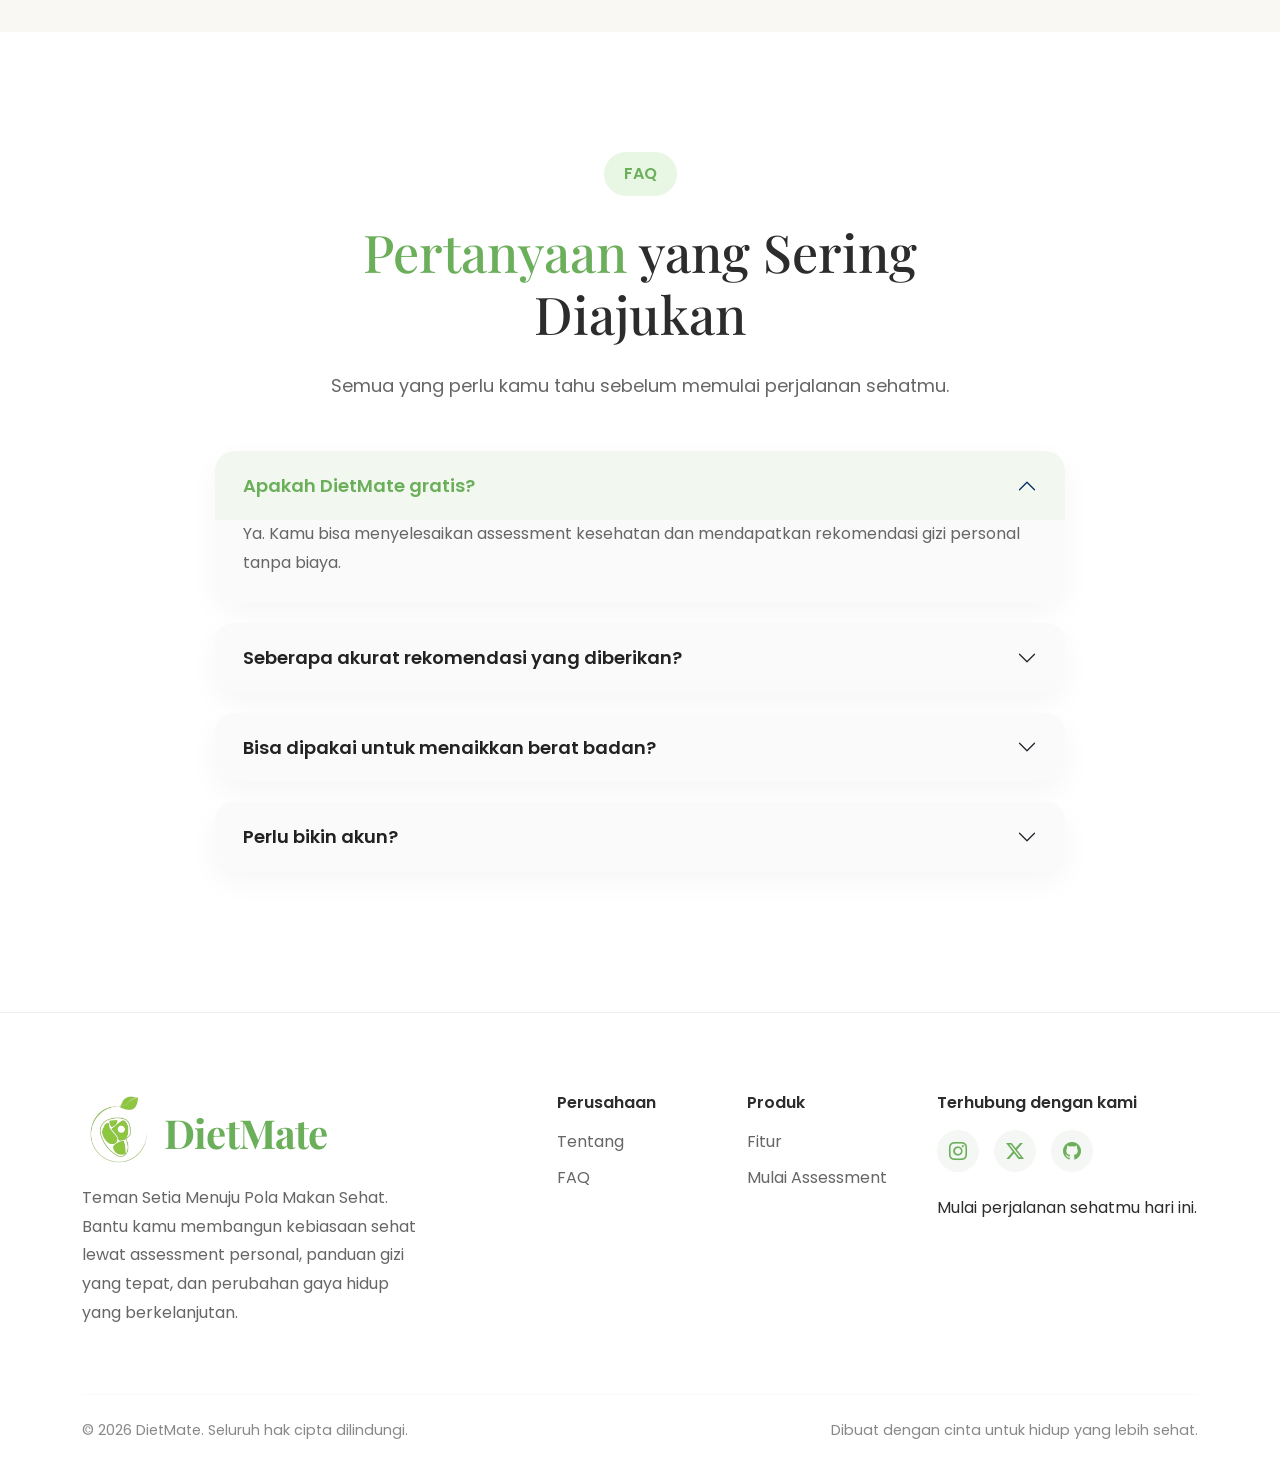
==== commit 03892c5b: "change prevbutton in assessment" ====
--- a/index.html
+++ b/index.html
@@ -170,7 +170,7 @@
                   <i class="bi bi-robot"></i>
                 </div>
 
-                <h3>Rekomendasi Personal AI</h3>
+                <h3>Rekomendasi Personal</h3>
 
                 <p>
                   Dapatkan kebutuhan kalori, wawasan gizi, dan rekomendasi menu
--- a/css/loader.css
+++ b/css/loader.css
@@ -159,7 +159,7 @@
 
   letter-spacing: -1px;
 
-  color: #263b2a;
+  color: #6fa866;
 }
 
 .loader-brand span {
@@ -179,10 +179,6 @@
 
   letter-spacing: 0.2px;
 }
-
-/* ========================================
-   PROGRESS
-======================================== */
 
 .loader-progress {
   position: relative;
@@ -223,10 +219,6 @@
   }
 }
 
-/* ========================================
-   STATUS
-======================================== */
-
 .loader-status {
   position: relative;
   z-index: 5;
@@ -239,10 +231,6 @@
 
   letter-spacing: 0.4px;
 }
-
-/* ========================================
-   MOBILE
-======================================== */
 
 @media (max-width: 576px) {
   .loader-content {
--- a/css/navbar.css
+++ b/css/navbar.css
@@ -25,13 +25,13 @@
 .navbar-brand.logo-brand {
   display: inline-flex;
   align-items: center;
-  gap: 10px;
+  gap: 2px;
   text-decoration: none;
 }
 
 .logo-brand .logo-img {
-  width: 38px;
-  height: 38px;
+  width: 42px;
+  height: 42px;
   object-fit: contain;
   display: block;
   flex-shrink: 0;
--- a/css/footer.css
+++ b/css/footer.css
@@ -8,7 +8,7 @@
 .footer-logo {
   display: inline-flex;
   align-items: center;
-  gap: 10px;
+  gap: 2px;
   text-decoration: none;
 }
 
